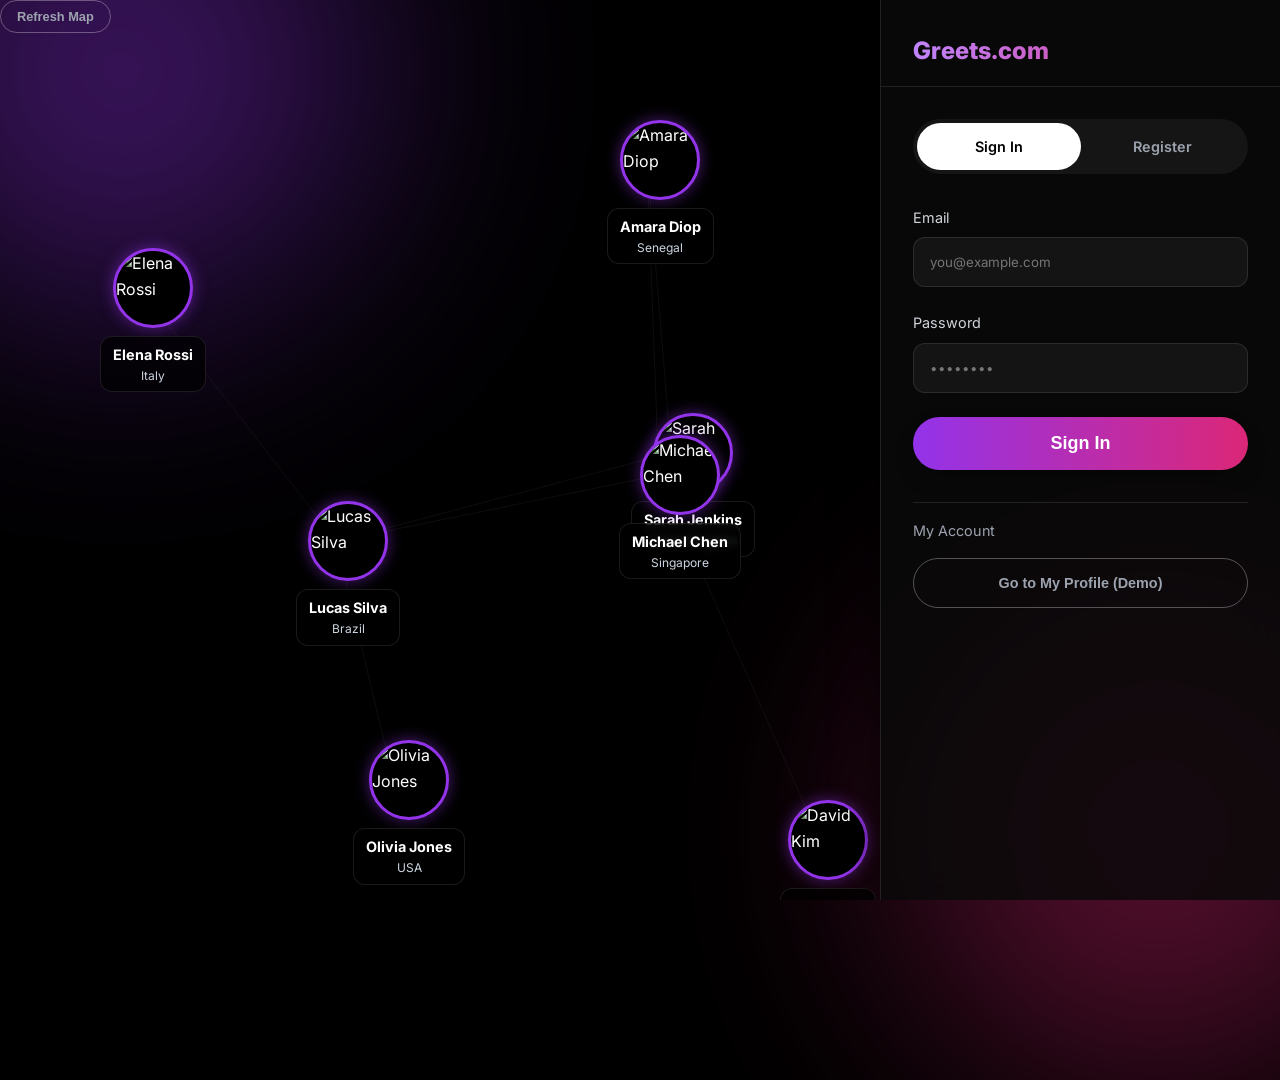
==== static_site/index.html @ 4301d511 "Add Greets.com static prototype Interactive map landing page with a sidebar for auth and profiles, p" ====
<!DOCTYPE html>
<html lang="en">

<head>
    <meta charset="UTF-8">
    <meta name="viewport" content="width=device-width, initial-scale=1.0">
    <title>Greets.com - Interactive World</title>
    <!-- Google Fonts -->
    <link rel="preconnect" href="https://fonts.googleapis.com">
    <link rel="preconnect" href="https://fonts.gstatic.com" crossorigin>
    <link href="https://fonts.googleapis.com/css2?family=Inter:wght@400;600;700;800&display=swap" rel="stylesheet">
    <!-- Custom CSS -->
    <link rel="stylesheet" href="css/style.css">
</head>

<body>

    <!-- Background Elements -->
    <div class="blob blob-purple"></div>
    <div class="blob blob-pink"></div>

    <div class="app-container">
        <!-- LEFT: Interactive Map Area -->
        <div class="map-view" id="mapView">
            <canvas id="connections-canvas"></canvas>
            <!-- Nodes will be injected here by JS -->
            <div id="nodes-container"></div>

            <!-- Map Controls (Optional) -->
            <div class="absolute bottom-4 left-4 flex gap-4">
                <button class="btn btn-secondary" style="padding: 0.5rem 1rem; font-size: 0.8rem;" id="refreshMapBtn">
                    Refresh Map
                </button>
            </div>
        </div>

        <!-- RIGHT: Sidebar Panel -->
        <div class="sidebar" id="sidebar">
            <div class="sidebar-header">
                <h2 class="text-gradient" style="font-size: 1.5rem;">Greets.com</h2>
            </div>

            <div class="sidebar-content" id="sidebarContent">
                <!-- Content injected by JS -->
            </div>
        </div>
    </div>

    <script src="js/main.js"></script>
</body>

</html>
---- static_site/css/style.css ----
:root {
    --primary-color: #9333ea;
    /* Purple 600 */
    --secondary-color: #db2777;
    /* Pink 600 */
    --bg-color: #000000;
    --text-color: #ffffff;
    --glass-bg: rgba(255, 255, 255, 0.05);
    --glass-border: rgba(255, 255, 255, 0.1);
    --font-main: 'Inter', sans-serif;
}

* {
    margin: 0;
    padding: 0;
    box-sizing: border-box;
}

body {
    background-color: var(--bg-color);
    color: var(--text-color);
    font-family: var(--font-main);
    line-height: 1.6;
    overflow-x: hidden;
    min-height: 100vh;
}

/* Typography */
h1,
h2,
h3 {
    font-weight: 800;
}

.text-gradient {
    background: linear-gradient(to right, #c084fc, #db2777);
    -webkit-background-clip: text;
    -webkit-text-fill-color: transparent;
    background-clip: text;
}

/* Layout Utilities */
.container {
    max-width: 1200px;
    margin: 0 auto;
    padding: 0 20px;
}

.flex {
    display: flex;
}

.flex-col {
    flex-direction: column;
}

.items-center {
    align-items: center;
}

.justify-center {
    justify-content: center;
}

.justify-between {
    justify-content: space-between;
}

.gap-4 {
    gap: 1rem;
}

.gap-6 {
    gap: 1.5rem;
}

.text-center {
    text-align: center;
}

.w-full {
    width: 100%;
}

.h-screen {
    height: 100vh;
}

.relative {
    position: relative;
}

.absolute {
    position: absolute;
}

.z-10 {
    z-index: 10;
}

/* Background Blobs */
.blob {
    position: absolute;
    width: 500px;
    height: 500px;
    border-radius: 50%;
    filter: blur(128px);
    opacity: 0.4;
    animation: pulse 8s infinite;
    z-index: 0;
}

.blob-purple {
    background-color: var(--primary-color);
    top: -20%;
    left: -10%;
}

.blob-pink {
    background-color: var(--secondary-color);
    bottom: -20%;
    right: -10%;
    animation-delay: 4s;
}

/* Glassmorphism */
.glass-card {
    background: var(--glass-bg);
    backdrop-filter: blur(16px);
    -webkit-backdrop-filter: blur(16px);
    border: 1px solid var(--glass-border);
    border-radius: 24px;
    padding: 3rem;
    box-shadow: 0 4px 30px rgba(0, 0, 0, 0.1);
    transition: transform 0.5s ease, box-shadow 0.5s ease;
}

.glass-card:hover {
    transform: translateY(-5px);
    box-shadow: 0 0 20px rgba(219, 39, 119, 0.3);
}

/* Buttons */
.btn {
    padding: 1rem 2rem;
    border-radius: 9999px;
    font-weight: 700;
    font-size: 1.125rem;
    cursor: pointer;
    transition: all 0.3s ease;
    border: none;
    text-decoration: none;
    display: inline-block;
}

.btn-primary {
    background: linear-gradient(to right, var(--primary-color), var(--secondary-color));
    color: white;
    box-shadow: 0 10px 20px rgba(0, 0, 0, 0.2);
}

.btn-primary:hover {
    box-shadow: 0 0 20px rgba(219, 39, 119, 0.6);
    transform: translateY(-2px);
}

.btn-secondary {
    background: transparent;
    border: 1px solid rgba(255, 255, 255, 0.3);
    color: #9ca3af;
}

.btn-secondary:hover {
    background: rgba(255, 255, 255, 0.1);
    color: white;
}

/* Dashboard Specifics */
.header {
    padding: 2rem 0;
    margin-bottom: 2rem;
}

.nav-btn {
    background: rgba(255, 255, 255, 0.1);
    border: 1px solid rgba(255, 255, 255, 0.2);
    border-radius: 8px;
    color: #e5e7eb;
    cursor: pointer;
    font-size: 0.9rem;
    font-weight: 600;
    padding: 0.5rem 1rem;
    transition: all 0.3s;
    display: inline-flex;
    align-items: center;
    gap: 0.5rem;
}

.nav-btn:hover {
    background: rgba(255, 255, 255, 0.2);
    color: white;
    border-color: rgba(255, 255, 255, 0.4);
}

.pill-btn {
    background: var(--primary-color);
    color: white;
    border-radius: 9999px;
    padding: 0.5rem 1.5rem;
    font-weight: 600;
}

.tabs {
    border-bottom: 1px solid rgba(255, 255, 255, 0.1);
    margin-bottom: 2rem;
    display: flex;
    gap: 2rem;
}

.tab-btn {
    background: none;
    border: none;
    font-size: 1.25rem;
    font-weight: 700;
    padding-bottom: 0.5rem;
    color: #6b7280;
    cursor: pointer;
    border-bottom: 2px solid transparent;
    transition: all 0.3s;
}

.tab-btn.active.greetie {
    color: var(--secondary-color);
    border-color: var(--secondary-color);
}

.tab-btn.active.greeter {
    color: var(--primary-color);
    border-color: var(--primary-color);
}

.grid {
    display: grid;
    grid-template-columns: repeat(auto-fill, minmax(280px, 1fr));
    gap: 2rem;
}

.user-card {
    background: rgba(255, 255, 255, 0.03);
    border: 1px solid rgba(255, 255, 255, 0.05);
    border-radius: 16px;
    overflow: hidden;
    transition: all 0.3s ease;
}

.user-card:hover {
    transform: translateY(-8px) scale(1.02);
    box-shadow: 0 10px 30px rgba(147, 51, 234, 0.2);
    border-color: rgba(147, 51, 234, 0.3);
}

.card-img {
    height: 200px;
    background: #1f2937;
    position: relative;
}

.card-img img {
    width: 100%;
    height: 100%;
    object-fit: cover;
}

.card-content {
    padding: 1.5rem;
    background: linear-gradient(to bottom, #111, #000);
}

.card-btn {
    width: 100%;
    padding: 0.75rem;
    font-size: 0.9rem;
    margin-top: 1rem;
}

/* Animations */
@keyframes pulse {

    0%,
    100% {
        opacity: 0.4;
        transform: scale(1);
    }

    50% {
        opacity: 0.6;
        transform: scale(1.1);
    }
}

@media (max-width: 768px) {
    .text-6xl {
        font-size: 3rem;
    }

    .glass-card {
        padding: 1.5rem;
    }
}

/* =========================================
   New Split Layout (Map + Sidebar)
   ========================================= */

.app-container {
    display: flex;
    height: 100vh;
    width: 100vw;
    overflow: hidden;
    position: relative;
    z-index: 10;
}

/* --- Left Side: The Map --- */
.map-view {
    flex: 1;
    position: relative;
    overflow: hidden;
    cursor: grab;
}

.map-view:active {
    cursor: grabbing;
}

.map-node {
    position: absolute;
    display: flex;
    flex-direction: column;
    align-items: center;
    cursor: pointer;
    transition: transform 0.3s cubic-bezier(0.175, 0.885, 0.32, 1.27);
    z-index: 10;
}

.map-node:hover {
    transform: scale(1.1);
    z-index: 50;
}

.map-node img {
    width: 80px;
    height: 80px;
    border-radius: 50%;
    object-fit: cover;
    border: 3px solid var(--primary-color);
    box-shadow: 0 0 15px rgba(147, 51, 234, 0.5);
    background: #000;
}

.map-node .node-info {
    margin-top: 8px;
    background: rgba(0, 0, 0, 0.7);
    backdrop-filter: blur(4px);
    padding: 6px 12px;
    border-radius: 12px;
    text-align: center;
    border: 1px solid rgba(255, 255, 255, 0.1);
    transition: all 0.3s ease;
}

.map-node .node-name {
    font-weight: 700;
    font-size: 0.9rem;
    color: white;
    display: block;
}

.map-node .node-country {
    font-size: 0.75rem;
    color: #cbd5e1;
    display: block;
}

/* Connection Lines (Canvas) */
#connections-canvas {
    position: absolute;
    top: 0;
    left: 0;
    width: 100%;
    height: 100%;
    pointer-events: none;
    z-index: 1;
}

/* --- Right Side: Sidebar --- */
.sidebar {
    width: 400px;
    min-width: 320px;
    background: rgba(10, 10, 10, 0.85);
    backdrop-filter: blur(20px);
    -webkit-backdrop-filter: blur(20px);
    border-left: 1px solid var(--glass-border);
    display: flex;
    flex-direction: column;
    z-index: 100;
    transition: transform 0.3s ease;
    box-shadow: -10px 0 30px rgba(0, 0, 0, 0.5);
}

.sidebar-header {
    padding: 2rem 2rem 1rem;
    border-bottom: 1px solid var(--glass-border);
}

.sidebar-content {
    flex: 1;
    overflow-y: auto;
    padding: 2rem;
}

/* Forms */
.form-group {
    margin-bottom: 1.5rem;
}

.form-label {
    display: block;
    margin-bottom: 0.5rem;
    color: #d1d5db;
    font-size: 0.9rem;
}

.form-input {
    width: 100%;
    padding: 1rem;
    background: rgba(255, 255, 255, 0.05);
    border: 1px solid rgba(255, 255, 255, 0.1);
    border-radius: 12px;
    color: white;
    font-family: var(--font-main);
    transition: all 0.3s;
}

.form-input:focus {
    outline: none;
    border-color: var(--primary-color);
    background: rgba(255, 255, 255, 0.1);
}

.auth-tabs {
    display: flex;
    background: rgba(255, 255, 255, 0.05);
    padding: 4px;
    border-radius: 99px;
    margin-bottom: 2rem;
}

.auth-tab {
    flex: 1;
    text-align: center;
    padding: 0.75rem;
    border-radius: 99px;
    font-size: 0.9rem;
    font-weight: 600;
    cursor: pointer;
    transition: all 0.3s;
    color: #9ca3af;
}

.auth-tab.active {
    background: var(--text-color);
    color: var(--bg-color);
}

/* Profile View in Sidebar */
.profile-cover {
    height: 150px;
    background: linear-gradient(to bottom right, var(--primary-color), var(--secondary-color));
    margin: 1rem -2rem 2rem -2rem;
    position: relative;
    display: flex;
    align-items: flex-end;
    justify-content: center;
}

.profile-avatar-large {
    width: 100px;
    height: 100px;
    border-radius: 50%;
    border: 4px solid #000;
    margin-bottom: -50px;
    background: #333;
    object-fit: cover;
}

.profile-stats {
    display: flex;
    justify-content: space-around;
    margin: 3rem 0 2rem;
    text-align: center;
}

.stat-value {
    font-size: 1.5rem;
    font-weight: 800;
    display: block;
}

.stat-label {
    font-size: 0.8rem;
    color: #9ca3af;
    text-transform: uppercase;
    letter-spacing: 1px;
}
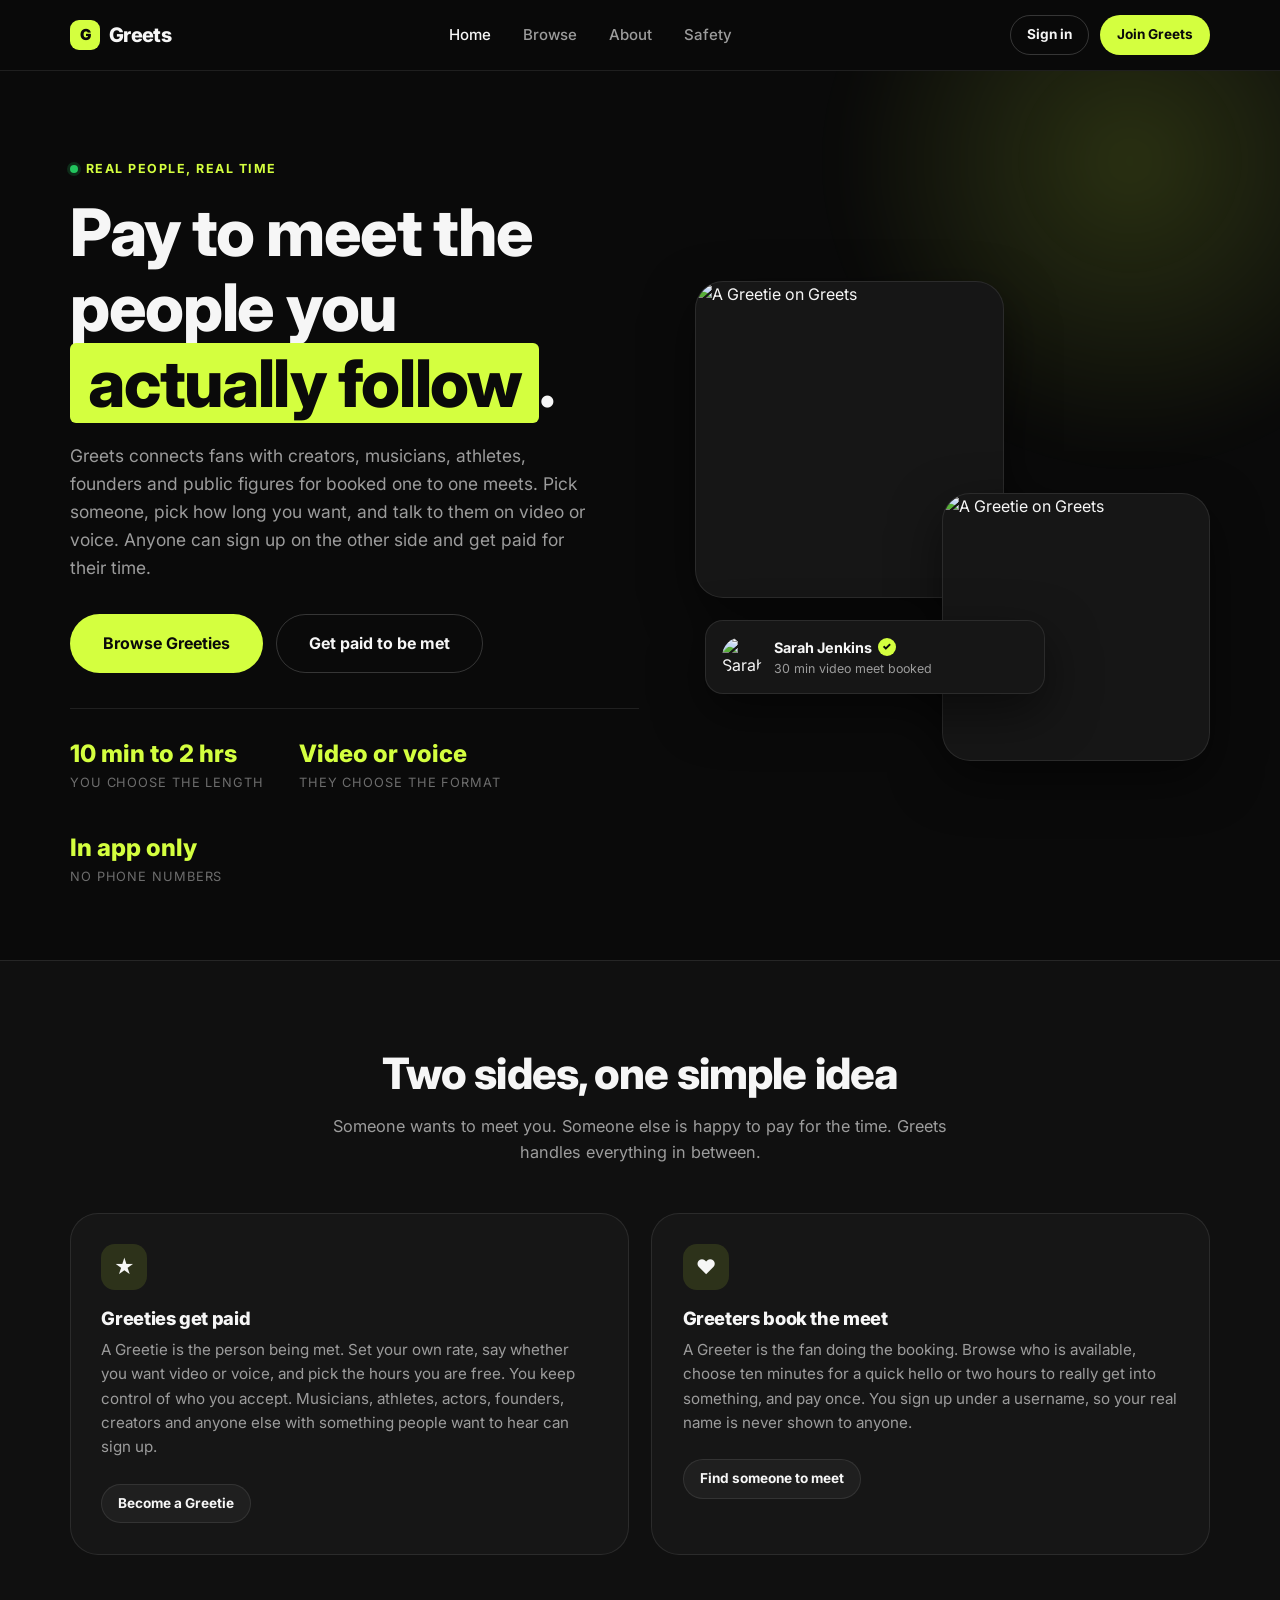
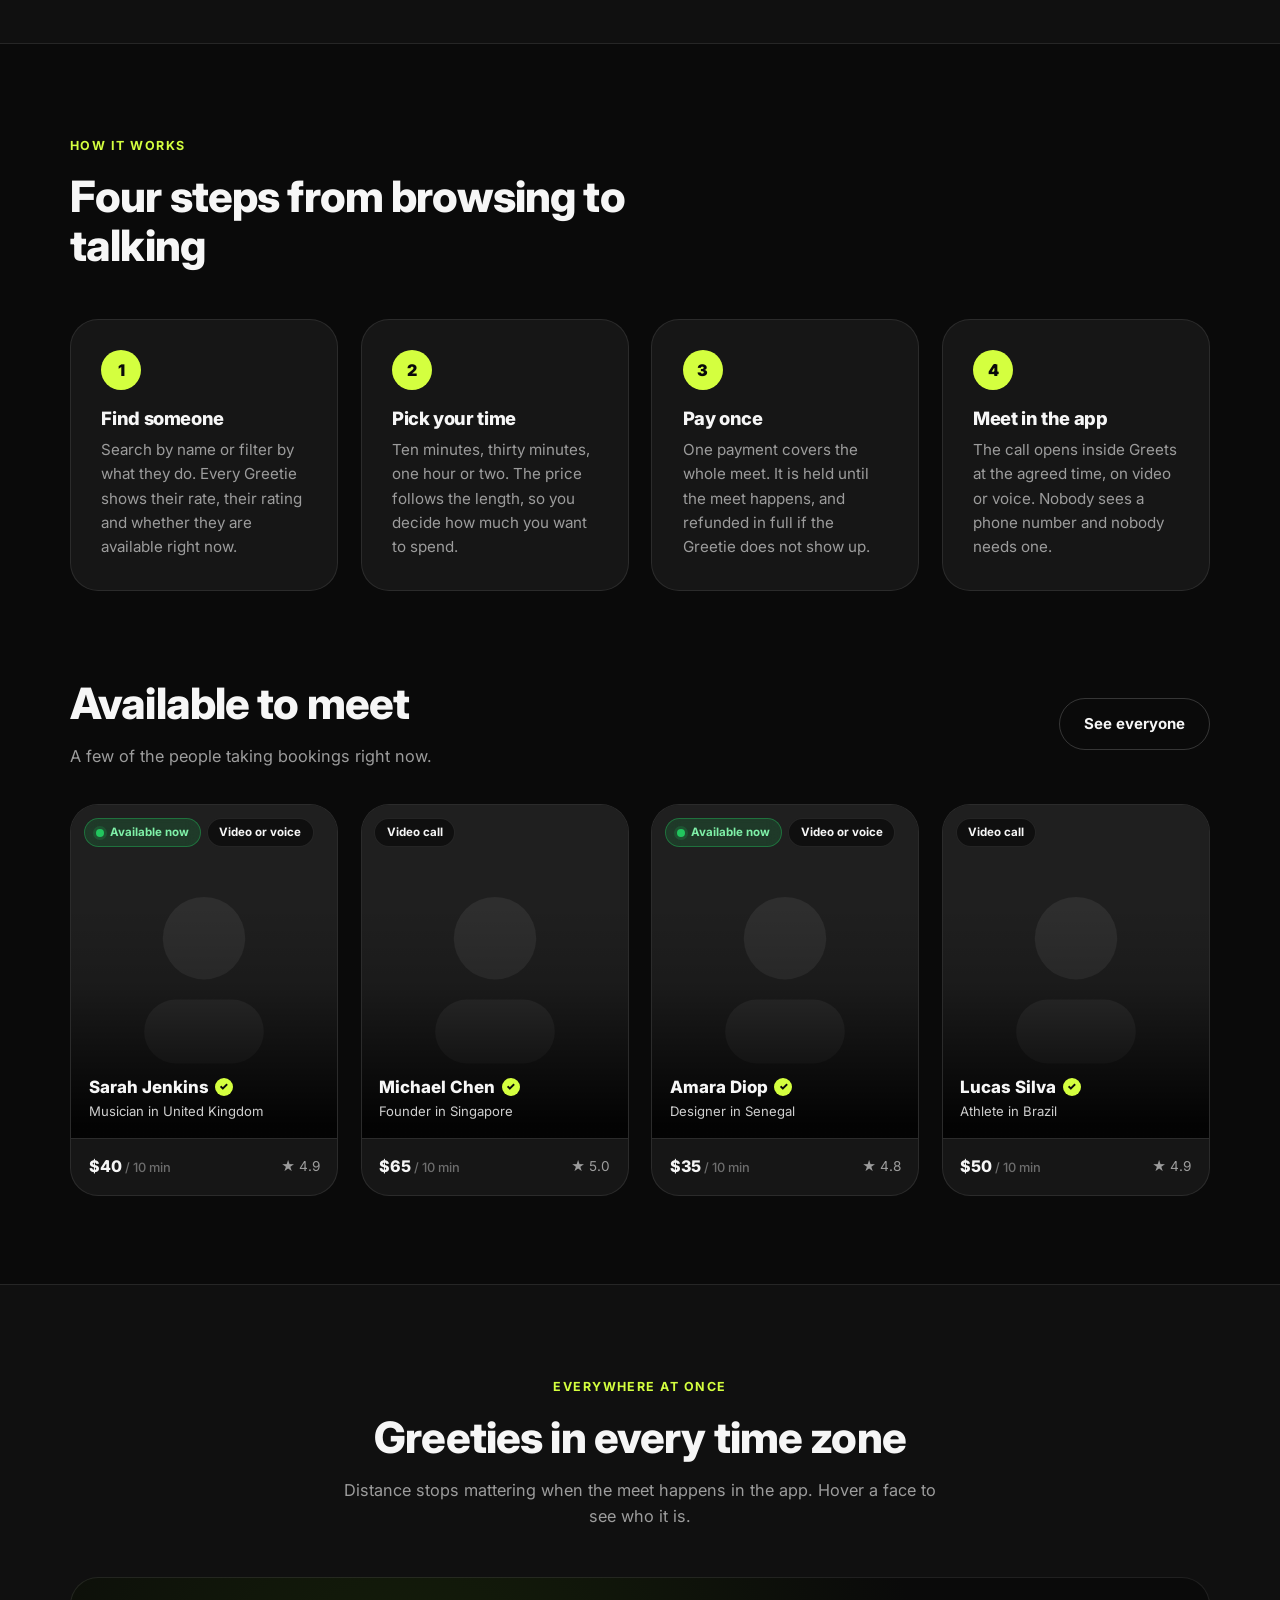
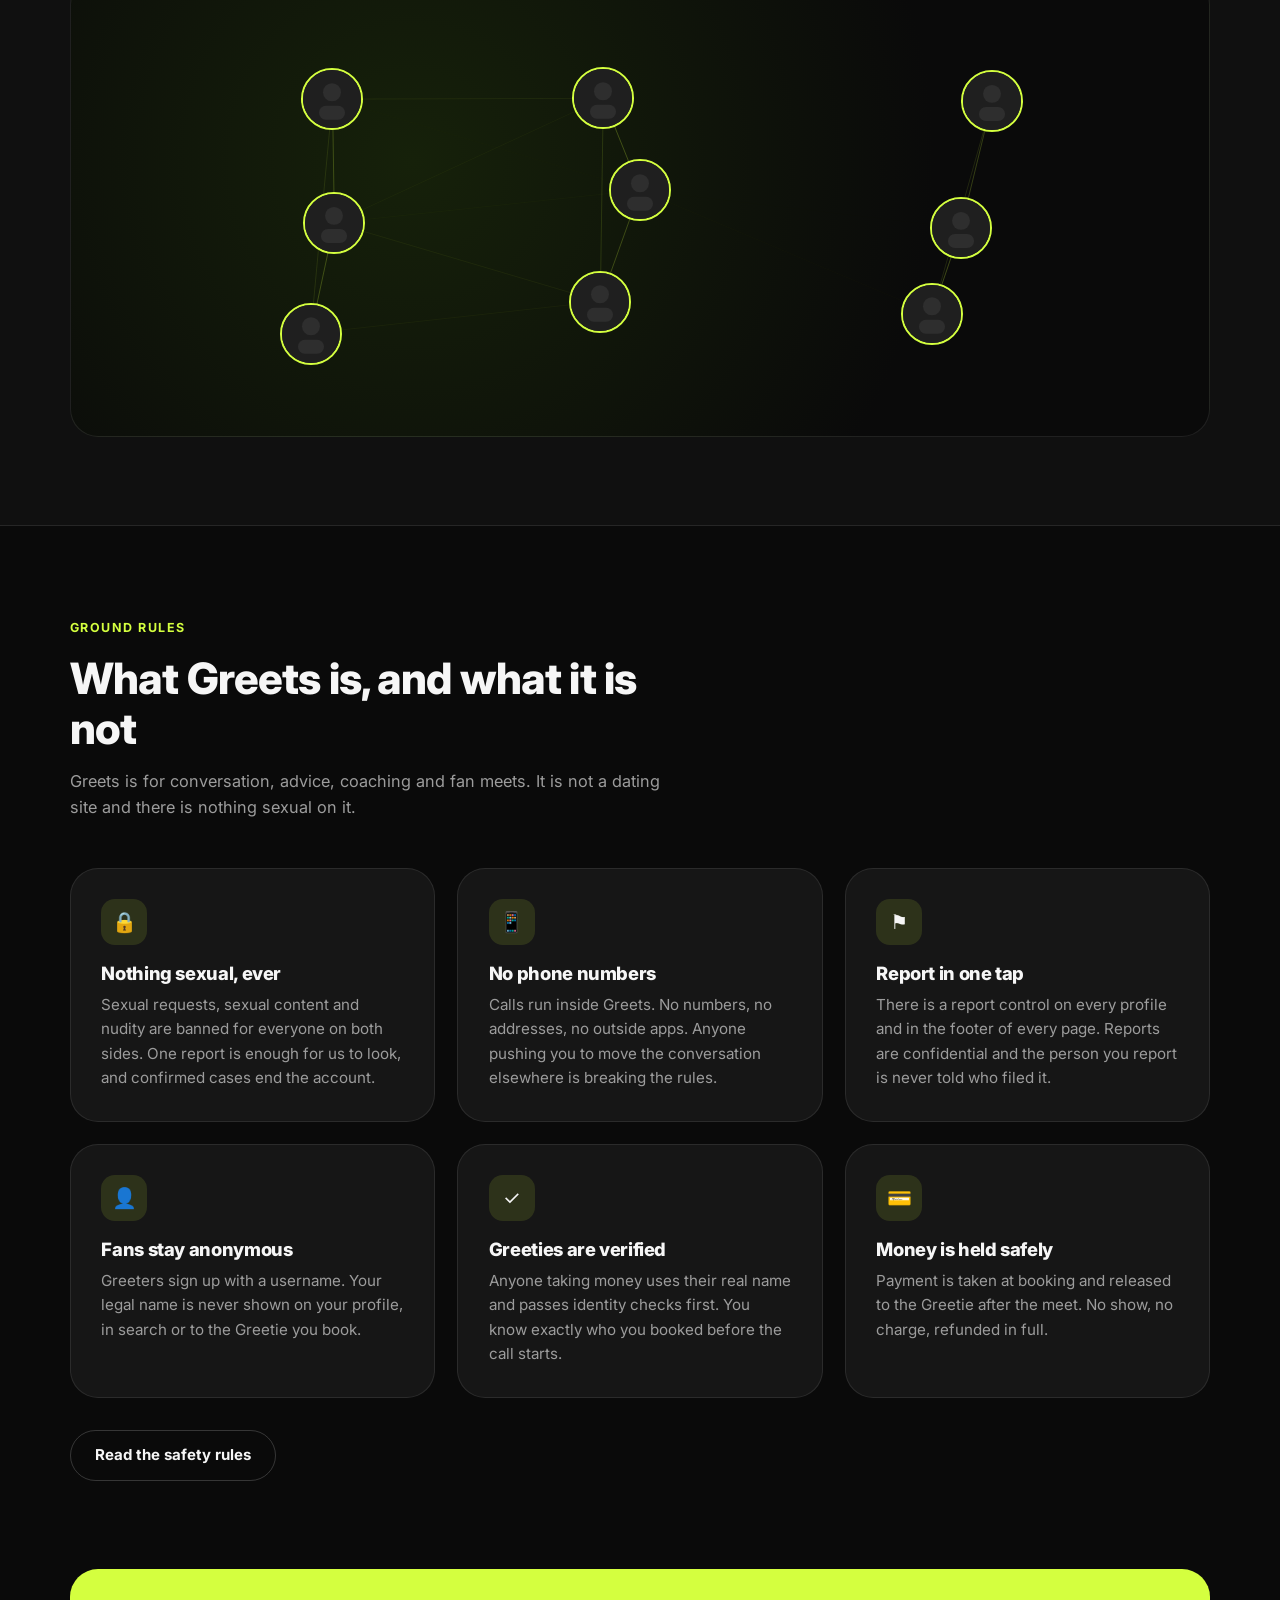
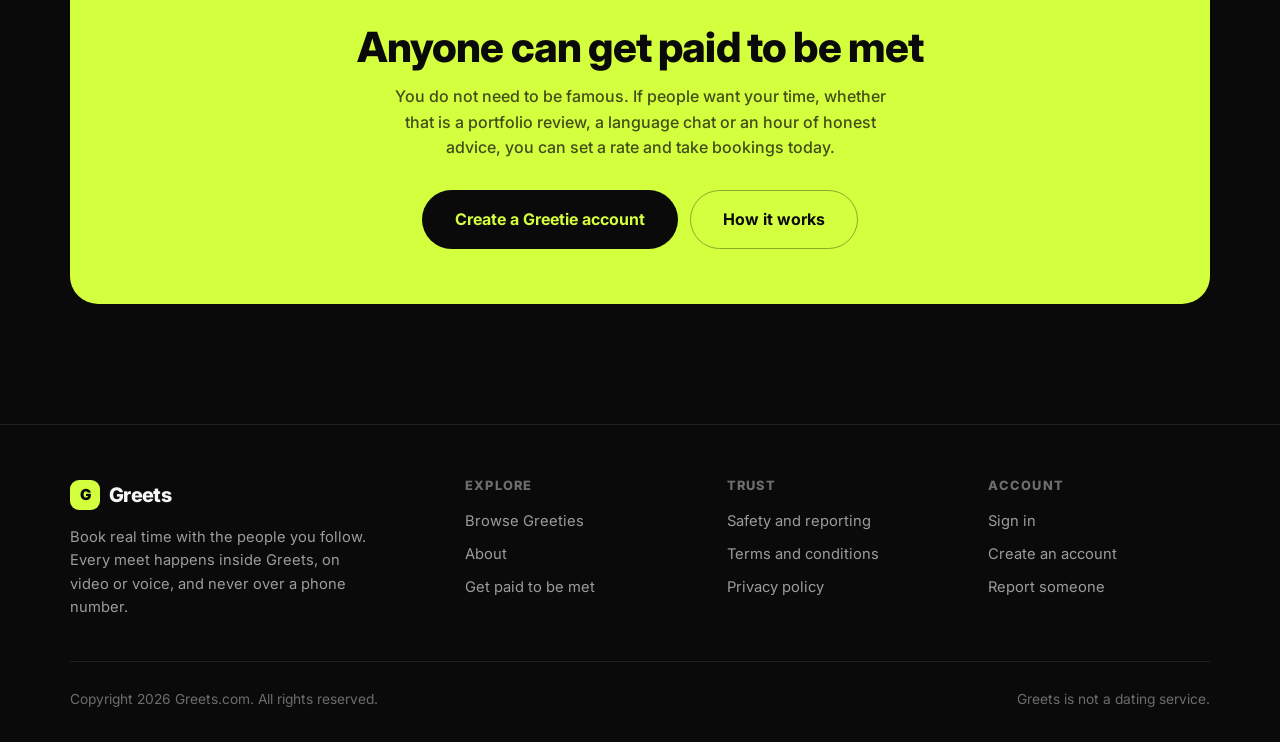
==== commit a52ee079: "Rebuild Greets as a paid meet platform Reframe the site around fans booking and paying for time with" ====
--- a/static_site/index.html
+++ b/static_site/index.html
@@ -4,49 +4,230 @@
 <head>
     <meta charset="UTF-8">
     <meta name="viewport" content="width=device-width, initial-scale=1.0">
-    <title>Greets.com - Interactive World</title>
-    <!-- Google Fonts -->
+    <title>Greets.com - Pay to meet the people you follow</title>
+    <meta name="description" content="Greets lets fans book paid video or voice meets with creators, musicians, athletes, founders and public figures. Anyone can sign up to be met and get paid for their time.">
     <link rel="preconnect" href="https://fonts.googleapis.com">
     <link rel="preconnect" href="https://fonts.gstatic.com" crossorigin>
-    <link href="https://fonts.googleapis.com/css2?family=Inter:wght@400;600;700;800&display=swap" rel="stylesheet">
-    <!-- Custom CSS -->
+    <link href="https://fonts.googleapis.com/css2?family=Inter:wght@400;500;600;700;800;900&display=swap" rel="stylesheet">
     <link rel="stylesheet" href="css/style.css">
 </head>
 
 <body>
-
-    <!-- Background Elements -->
-    <div class="blob blob-purple"></div>
-    <div class="blob blob-pink"></div>
-
-    <div class="app-container">
-        <!-- LEFT: Interactive Map Area -->
-        <div class="map-view" id="mapView">
-            <canvas id="connections-canvas"></canvas>
-            <!-- Nodes will be injected here by JS -->
-            <div id="nodes-container"></div>
-
-            <!-- Map Controls (Optional) -->
-            <div class="absolute bottom-4 left-4 flex gap-4">
-                <button class="btn btn-secondary" style="padding: 0.5rem 1rem; font-size: 0.8rem;" id="refreshMapBtn">
-                    Refresh Map
-                </button>
-            </div>
-        </div>
-
-        <!-- RIGHT: Sidebar Panel -->
-        <div class="sidebar" id="sidebar">
-            <div class="sidebar-header">
-                <h2 class="text-gradient" style="font-size: 1.5rem;">Greets.com</h2>
-            </div>
-
-            <div class="sidebar-content" id="sidebarContent">
-                <!-- Content injected by JS -->
-            </div>
-        </div>
-    </div>
-
-    <script src="js/main.js"></script>
+    <nav id="nav"></nav>
+
+    <!-- ============ HERO ============ -->
+    <header class="hero">
+        <div class="hero-glow"></div>
+        <div class="container hero-grid">
+            <div class="rise">
+                <span class="eyebrow"><span class="dot-live"></span> Real people, real time</span>
+                <h1>Pay to meet the people you <span class="mark">actually follow</span>.</h1>
+                <p class="hero-sub">
+                    Greets connects fans with creators, musicians, athletes, founders and public figures for
+                    booked one to one meets. Pick someone, pick how long you want, and talk to them on video
+                    or voice. Anyone can sign up on the other side and get paid for their time.
+                </p>
+                <div class="hero-cta">
+                    <a href="dashboard.html" class="btn btn-primary btn-lg">Browse Greeties</a>
+                    <a href="auth.html#join" class="btn btn-ghost btn-lg">Get paid to be met</a>
+                </div>
+                <div class="hero-trust">
+                    <div>
+                        <div class="trust-num">10 min to 2 hrs</div>
+                        <div class="trust-label">You choose the length</div>
+                    </div>
+                    <div>
+                        <div class="trust-num">Video or voice</div>
+                        <div class="trust-label">They choose the format</div>
+                    </div>
+                    <div>
+                        <div class="trust-num">In app only</div>
+                        <div class="trust-label">No phone numbers</div>
+                    </div>
+                </div>
+            </div>
+
+            <div class="collage rise">
+                <div class="collage-card collage-a">
+                    <img src="https://i.pravatar.cc/600?img=5" alt="A Greetie on Greets" onerror="this.src=FALLBACK_IMG">
+                </div>
+                <div class="collage-card collage-b">
+                    <img src="https://i.pravatar.cc/600?img=11" alt="A Greetie on Greets" onerror="this.src=FALLBACK_IMG">
+                </div>
+                <div class="collage-card collage-c">
+                    <img src="https://i.pravatar.cc/600?img=1" alt="Sarah Jenkins" onerror="this.src=FALLBACK_IMG">
+                    <div>
+                        <div style="font-weight:700;font-size:.9rem;display:flex;align-items:center;gap:.35rem;">
+                            Sarah Jenkins <span class="verified">&check;</span>
+                        </div>
+                        <div style="font-size:.78rem;color:var(--muted);">30 min video meet booked</div>
+                    </div>
+                </div>
+            </div>
+        </div>
+    </header>
+
+    <!-- ============ WHAT IT IS ============ -->
+    <section class="section" style="background:var(--bg-soft);border-block:1px solid var(--border);">
+        <div class="container">
+            <div class="sec-head center">
+                <h2>Two sides, one simple idea</h2>
+                <p>Someone wants to meet you. Someone else is happy to pay for the time. Greets handles everything in between.</p>
+            </div>
+            <div class="grid grid-2">
+                <div class="card">
+                    <div class="card-icon">&#9733;</div>
+                    <h3>Greeties get paid</h3>
+                    <p>
+                        A Greetie is the person being met. Set your own rate, say whether you want video or voice,
+                        and pick the hours you are free. You keep control of who you accept. Musicians, athletes,
+                        actors, founders, creators and anyone else with something people want to hear can sign up.
+                    </p>
+                    <a href="auth.html#join" class="btn btn-solid btn-sm mt-6">Become a Greetie</a>
+                </div>
+                <div class="card">
+                    <div class="card-icon">&#10084;</div>
+                    <h3>Greeters book the meet</h3>
+                    <p>
+                        A Greeter is the fan doing the booking. Browse who is available, choose ten minutes for a
+                        quick hello or two hours to really get into something, and pay once. You sign up under a
+                        username, so your real name is never shown to anyone.
+                    </p>
+                    <a href="dashboard.html" class="btn btn-solid btn-sm mt-6">Find someone to meet</a>
+                </div>
+            </div>
+        </div>
+    </section>
+
+    <!-- ============ HOW IT WORKS ============ -->
+    <section class="section">
+        <div class="container">
+            <div class="sec-head">
+                <span class="eyebrow">How it works</span>
+                <h2>Four steps from browsing to talking</h2>
+            </div>
+            <div class="grid grid-4">
+                <div class="card">
+                    <div class="step-num">1</div>
+                    <h3>Find someone</h3>
+                    <p>Search by name or filter by what they do. Every Greetie shows their rate, their rating and whether they are available right now.</p>
+                </div>
+                <div class="card">
+                    <div class="step-num">2</div>
+                    <h3>Pick your time</h3>
+                    <p>Ten minutes, thirty minutes, one hour or two. The price follows the length, so you decide how much you want to spend.</p>
+                </div>
+                <div class="card">
+                    <div class="step-num">3</div>
+                    <h3>Pay once</h3>
+                    <p>One payment covers the whole meet. It is held until the meet happens, and refunded in full if the Greetie does not show up.</p>
+                </div>
+                <div class="card">
+                    <div class="step-num">4</div>
+                    <h3>Meet in the app</h3>
+                    <p>The call opens inside Greets at the agreed time, on video or voice. Nobody sees a phone number and nobody needs one.</p>
+                </div>
+            </div>
+        </div>
+    </section>
+
+    <!-- ============ FEATURED ============ -->
+    <section class="section" style="padding-top:0;">
+        <div class="container">
+            <div class="row justify-between wrap gap-4" style="justify-content:space-between;margin-bottom:2.2rem;">
+                <div class="sec-head" style="margin-bottom:0;">
+                    <h2>Available to meet</h2>
+                    <p>A few of the people taking bookings right now.</p>
+                </div>
+                <a href="dashboard.html" class="btn btn-ghost">See everyone</a>
+            </div>
+            <div class="grid grid-4" id="featured"></div>
+        </div>
+    </section>
+
+    <!-- ============ MAP ============ -->
+    <section class="section" style="background:var(--bg-soft);border-block:1px solid var(--border);">
+        <div class="container">
+            <div class="sec-head center">
+                <span class="eyebrow">Everywhere at once</span>
+                <h2>Greeties in every time zone</h2>
+                <p>Distance stops mattering when the meet happens in the app. Hover a face to see who it is.</p>
+            </div>
+            <div class="map-wrap" id="mapView">
+                <canvas id="connections-canvas"></canvas>
+                <div id="nodes-container"></div>
+            </div>
+        </div>
+    </section>
+
+    <!-- ============ SAFETY ============ -->
+    <section class="section">
+        <div class="container">
+            <div class="sec-head">
+                <span class="eyebrow">Ground rules</span>
+                <h2>What Greets is, and what it is not</h2>
+                <p>Greets is for conversation, advice, coaching and fan meets. It is not a dating site and there is nothing sexual on it.</p>
+            </div>
+            <div class="grid grid-3">
+                <div class="card">
+                    <div class="card-icon">&#128274;</div>
+                    <h3>Nothing sexual, ever</h3>
+                    <p>Sexual requests, sexual content and nudity are banned for everyone on both sides. One report is enough for us to look, and confirmed cases end the account.</p>
+                </div>
+                <div class="card">
+                    <div class="card-icon">&#128241;</div>
+                    <h3>No phone numbers</h3>
+                    <p>Calls run inside Greets. No numbers, no addresses, no outside apps. Anyone pushing you to move the conversation elsewhere is breaking the rules.</p>
+                </div>
+                <div class="card">
+                    <div class="card-icon">&#9873;</div>
+                    <h3>Report in one tap</h3>
+                    <p>There is a report control on every profile and in the footer of every page. Reports are confidential and the person you report is never told who filed it.</p>
+                </div>
+                <div class="card">
+                    <div class="card-icon">&#128100;</div>
+                    <h3>Fans stay anonymous</h3>
+                    <p>Greeters sign up with a username. Your legal name is never shown on your profile, in search or to the Greetie you book.</p>
+                </div>
+                <div class="card">
+                    <div class="card-icon">&#10003;</div>
+                    <h3>Greeties are verified</h3>
+                    <p>Anyone taking money uses their real name and passes identity checks first. You know exactly who you booked before the call starts.</p>
+                </div>
+                <div class="card">
+                    <div class="card-icon">&#128179;</div>
+                    <h3>Money is held safely</h3>
+                    <p>Payment is taken at booking and released to the Greetie after the meet. No show, no charge, refunded in full.</p>
+                </div>
+            </div>
+            <div class="mt-8">
+                <a href="safety.html" class="btn btn-ghost">Read the safety rules</a>
+            </div>
+        </div>
+    </section>
+
+    <!-- ============ EARN ============ -->
+    <section class="section" style="padding-top:0;">
+        <div class="container">
+            <div class="band">
+                <h2>Anyone can get paid to be met</h2>
+                <p>
+                    You do not need to be famous. If people want your time, whether that is a portfolio review,
+                    a language chat or an hour of honest advice, you can set a rate and take bookings today.
+                </p>
+                <div class="row gap-3" style="justify-content:center;flex-wrap:wrap;">
+                    <a href="auth.html#join" class="btn btn-primary btn-lg">Create a Greetie account</a>
+                    <a href="about.html" class="btn btn-ghost btn-lg">How it works</a>
+                </div>
+            </div>
+        </div>
+    </section>
+
+    <footer id="footer"></footer>
+
+    <script src="js/data.js"></script>
+    <script src="js/app.js"></script>
+    <script src="js/home.js"></script>
 </body>
 
-</html>+</html>
--- a/static_site/css/style.css
+++ b/static_site/css/style.css
@@ -1,515 +1,399 @@
+/* ============================================================
+   Greets.com design system
+   Dark surface, lime accent, rounded cards, pill controls.
+   ============================================================ */
+
 :root {
-    --primary-color: #9333ea;
-    /* Purple 600 */
-    --secondary-color: #db2777;
-    /* Pink 600 */
-    --bg-color: #000000;
-    --text-color: #ffffff;
-    --glass-bg: rgba(255, 255, 255, 0.05);
-    --glass-border: rgba(255, 255, 255, 0.1);
-    --font-main: 'Inter', sans-serif;
-}
-
-* {
-    margin: 0;
-    padding: 0;
-    box-sizing: border-box;
-}
+    --lime: #d4ff3f;
+    --lime-600: #bdea22;
+    --lime-soft: rgba(212, 255, 63, 0.12);
+    --green: #22c55e;
+    --bg: #0a0a0a;
+    --bg-soft: #101010;
+    --surface: #161616;
+    --surface-2: #1f1f1f;
+    --border: rgba(255, 255, 255, 0.09);
+    --border-strong: rgba(255, 255, 255, 0.18);
+    --text: #f6f6f6;
+    --muted: #9c9c9c;
+    --muted-2: #6d6d6d;
+    --danger: #ff5f5f;
+    --radius-sm: 12px;
+    --radius: 18px;
+    --radius-lg: 28px;
+    --pill: 999px;
+    --font: "Inter", system-ui, -apple-system, "Segoe UI", Roboto, sans-serif;
+    --maxw: 1180px;
+    --shadow: 0 18px 50px rgba(0, 0, 0, 0.5);
+}
+
+* { margin: 0; padding: 0; box-sizing: border-box; }
+
+html { scroll-behavior: smooth; }
 
 body {
-    background-color: var(--bg-color);
-    color: var(--text-color);
-    font-family: var(--font-main);
+    background: var(--bg);
+    color: var(--text);
+    font-family: var(--font);
     line-height: 1.6;
+    -webkit-font-smoothing: antialiased;
     overflow-x: hidden;
-    min-height: 100vh;
-}
-
-/* Typography */
-h1,
-h2,
-h3 {
-    font-weight: 800;
-}
-
-.text-gradient {
-    background: linear-gradient(to right, #c084fc, #db2777);
-    -webkit-background-clip: text;
-    -webkit-text-fill-color: transparent;
-    background-clip: text;
-}
-
-/* Layout Utilities */
-.container {
-    max-width: 1200px;
-    margin: 0 auto;
-    padding: 0 20px;
-}
-
-.flex {
-    display: flex;
-}
-
-.flex-col {
-    flex-direction: column;
-}
-
-.items-center {
-    align-items: center;
-}
-
-.justify-center {
-    justify-content: center;
-}
-
-.justify-between {
-    justify-content: space-between;
-}
-
-.gap-4 {
-    gap: 1rem;
-}
-
-.gap-6 {
-    gap: 1.5rem;
-}
-
-.text-center {
-    text-align: center;
-}
-
-.w-full {
-    width: 100%;
-}
-
-.h-screen {
-    height: 100vh;
-}
-
-.relative {
-    position: relative;
-}
-
-.absolute {
-    position: absolute;
-}
-
-.z-10 {
-    z-index: 10;
-}
-
-/* Background Blobs */
-.blob {
-    position: absolute;
-    width: 500px;
-    height: 500px;
-    border-radius: 50%;
-    filter: blur(128px);
-    opacity: 0.4;
-    animation: pulse 8s infinite;
-    z-index: 0;
-}
-
-.blob-purple {
-    background-color: var(--primary-color);
-    top: -20%;
-    left: -10%;
-}
-
-.blob-pink {
-    background-color: var(--secondary-color);
-    bottom: -20%;
-    right: -10%;
-    animation-delay: 4s;
-}
-
-/* Glassmorphism */
-.glass-card {
-    background: var(--glass-bg);
+}
+
+img { max-width: 100%; display: block; }
+a { color: inherit; text-decoration: none; }
+button, input, select, textarea { font-family: inherit; font-size: inherit; color: inherit; }
+
+h1, h2, h3, h4 { font-weight: 800; line-height: 1.15; letter-spacing: -0.02em; }
+
+/* ---------- Layout ---------- */
+.container { width: 100%; max-width: var(--maxw); margin: 0 auto; padding: 0 20px; }
+.section { padding: 88px 0; }
+.section-sm { padding: 56px 0; }
+.center { text-align: center; }
+.muted { color: var(--muted); }
+.stack { display: flex; flex-direction: column; }
+.row { display: flex; align-items: center; }
+.wrap { flex-wrap: wrap; }
+.gap-2 { gap: .5rem; }
+.gap-3 { gap: .75rem; }
+.gap-4 { gap: 1rem; }
+.gap-6 { gap: 1.5rem; }
+.mt-2 { margin-top: .5rem; }
+.mt-4 { margin-top: 1rem; }
+.mt-6 { margin-top: 1.5rem; }
+.mt-8 { margin-top: 2rem; }
+.full { width: 100%; }
+
+/* ---------- Nav ---------- */
+.nav {
+    position: sticky; top: 0; z-index: 60;
+    background: rgba(10, 10, 10, 0.82);
     backdrop-filter: blur(16px);
-    -webkit-backdrop-filter: blur(16px);
-    border: 1px solid var(--glass-border);
-    border-radius: 24px;
-    padding: 3rem;
-    box-shadow: 0 4px 30px rgba(0, 0, 0, 0.1);
-    transition: transform 0.5s ease, box-shadow 0.5s ease;
-}
-
-.glass-card:hover {
-    transform: translateY(-5px);
-    box-shadow: 0 0 20px rgba(219, 39, 119, 0.3);
-}
-
-/* Buttons */
+    border-bottom: 1px solid var(--border);
+}
+.nav-inner { display: flex; align-items: center; justify-content: space-between; height: 70px; }
+.logo { display: flex; align-items: center; gap: .55rem; font-weight: 800; font-size: 1.25rem; letter-spacing: -0.03em; }
+.logo-mark {
+    width: 30px; height: 30px; border-radius: 9px;
+    background: var(--lime); color: #0a0a0a;
+    display: grid; place-items: center; font-size: .95rem; font-weight: 900;
+}
+.nav-links { display: flex; align-items: center; gap: 2rem; }
+.nav-links a { color: var(--muted); font-size: .94rem; font-weight: 500; transition: color .18s ease; }
+.nav-links a:hover, .nav-links a.active { color: var(--text); }
+.nav-actions { display: flex; align-items: center; gap: .7rem; }
+.nav-toggle { display: none; background: none; border: 0; cursor: pointer; padding: 8px; }
+.nav-toggle span { display: block; width: 22px; height: 2px; background: var(--text); border-radius: 2px; margin: 4px 0; transition: .2s; }
+
+/* ---------- Buttons ---------- */
 .btn {
-    padding: 1rem 2rem;
-    border-radius: 9999px;
-    font-weight: 700;
-    font-size: 1.125rem;
-    cursor: pointer;
-    transition: all 0.3s ease;
-    border: none;
-    text-decoration: none;
-    display: inline-block;
-}
-
-.btn-primary {
-    background: linear-gradient(to right, var(--primary-color), var(--secondary-color));
-    color: white;
-    box-shadow: 0 10px 20px rgba(0, 0, 0, 0.2);
-}
-
-.btn-primary:hover {
-    box-shadow: 0 0 20px rgba(219, 39, 119, 0.6);
-    transform: translateY(-2px);
-}
-
-.btn-secondary {
-    background: transparent;
-    border: 1px solid rgba(255, 255, 255, 0.3);
-    color: #9ca3af;
-}
-
-.btn-secondary:hover {
-    background: rgba(255, 255, 255, 0.1);
-    color: white;
-}
-
-/* Dashboard Specifics */
-.header {
-    padding: 2rem 0;
-    margin-bottom: 2rem;
-}
-
-.nav-btn {
-    background: rgba(255, 255, 255, 0.1);
-    border: 1px solid rgba(255, 255, 255, 0.2);
-    border-radius: 8px;
-    color: #e5e7eb;
-    cursor: pointer;
-    font-size: 0.9rem;
-    font-weight: 600;
-    padding: 0.5rem 1rem;
-    transition: all 0.3s;
-    display: inline-flex;
-    align-items: center;
-    gap: 0.5rem;
-}
-
-.nav-btn:hover {
-    background: rgba(255, 255, 255, 0.2);
-    color: white;
-    border-color: rgba(255, 255, 255, 0.4);
-}
-
-.pill-btn {
-    background: var(--primary-color);
-    color: white;
-    border-radius: 9999px;
-    padding: 0.5rem 1.5rem;
-    font-weight: 600;
-}
-
-.tabs {
-    border-bottom: 1px solid rgba(255, 255, 255, 0.1);
-    margin-bottom: 2rem;
-    display: flex;
-    gap: 2rem;
-}
-
-.tab-btn {
-    background: none;
-    border: none;
-    font-size: 1.25rem;
-    font-weight: 700;
-    padding-bottom: 0.5rem;
-    color: #6b7280;
-    cursor: pointer;
-    border-bottom: 2px solid transparent;
-    transition: all 0.3s;
-}
-
-.tab-btn.active.greetie {
-    color: var(--secondary-color);
-    border-color: var(--secondary-color);
-}
-
-.tab-btn.active.greeter {
-    color: var(--primary-color);
-    border-color: var(--primary-color);
-}
-
-.grid {
-    display: grid;
-    grid-template-columns: repeat(auto-fill, minmax(280px, 1fr));
-    gap: 2rem;
-}
-
-.user-card {
-    background: rgba(255, 255, 255, 0.03);
-    border: 1px solid rgba(255, 255, 255, 0.05);
-    border-radius: 16px;
-    overflow: hidden;
-    transition: all 0.3s ease;
-}
-
-.user-card:hover {
-    transform: translateY(-8px) scale(1.02);
-    box-shadow: 0 10px 30px rgba(147, 51, 234, 0.2);
-    border-color: rgba(147, 51, 234, 0.3);
-}
-
-.card-img {
-    height: 200px;
-    background: #1f2937;
-    position: relative;
-}
-
-.card-img img {
-    width: 100%;
-    height: 100%;
-    object-fit: cover;
-}
-
-.card-content {
-    padding: 1.5rem;
-    background: linear-gradient(to bottom, #111, #000);
-}
-
-.card-btn {
-    width: 100%;
-    padding: 0.75rem;
-    font-size: 0.9rem;
-    margin-top: 1rem;
-}
-
-/* Animations */
-@keyframes pulse {
-
-    0%,
-    100% {
-        opacity: 0.4;
-        transform: scale(1);
+    display: inline-flex; align-items: center; justify-content: center; gap: .5rem;
+    padding: .8rem 1.5rem; border-radius: var(--pill); border: 1px solid transparent;
+    font-weight: 700; font-size: .94rem; cursor: pointer;
+    transition: transform .16s ease, background .18s ease, border-color .18s ease, opacity .18s ease;
+    white-space: nowrap;
+}
+.btn:hover { transform: translateY(-2px); }
+.btn:active { transform: translateY(0); }
+.btn-primary { background: var(--lime); color: #0a0a0a; }
+.btn-primary:hover { background: var(--lime-600); }
+.btn-ghost { background: transparent; color: var(--text); border-color: var(--border-strong); }
+.btn-ghost:hover { border-color: var(--text); }
+.btn-solid { background: var(--surface-2); color: var(--text); border-color: var(--border); }
+.btn-solid:hover { background: #292929; }
+.btn-danger { background: transparent; color: var(--danger); border-color: rgba(255, 95, 95, .35); }
+.btn-danger:hover { background: rgba(255, 95, 95, .1); }
+.btn-lg { padding: 1rem 2rem; font-size: 1rem; }
+.btn-sm { padding: .5rem 1rem; font-size: .85rem; }
+.btn:disabled { opacity: .45; cursor: not-allowed; transform: none; }
+
+/* ---------- Bits ---------- */
+.chip {
+    display: inline-flex; align-items: center; gap: .4rem;
+    padding: .32rem .8rem; border-radius: var(--pill);
+    background: var(--surface-2); border: 1px solid var(--border);
+    font-size: .8rem; font-weight: 600; color: var(--muted);
+}
+.chip-lime { background: var(--lime-soft); border-color: rgba(212, 255, 63, .3); color: var(--lime); }
+.eyebrow {
+    display: inline-flex; align-items: center; gap: .5rem;
+    font-size: .78rem; font-weight: 700; letter-spacing: .12em; text-transform: uppercase;
+    color: var(--lime); margin-bottom: 1rem;
+}
+.mark { background: var(--lime); color: #0a0a0a; padding: 0 .28em; border-radius: 6px; box-decoration-break: clone; -webkit-box-decoration-break: clone; }
+.verified { display: inline-grid; place-items: center; width: 18px; height: 18px; border-radius: 50%; background: var(--lime); color: #0a0a0a; font-size: .65rem; font-weight: 900; flex: none; }
+.dot-live { width: 8px; height: 8px; border-radius: 50%; background: var(--green); flex: none; box-shadow: 0 0 0 3px rgba(34, 197, 94, .18); }
+
+/* ---------- Hero ---------- */
+.hero { position: relative; padding: 84px 0 72px; overflow: hidden; }
+.hero-glow {
+    position: absolute; width: 620px; height: 620px; border-radius: 50%;
+    background: radial-gradient(circle, rgba(212, 255, 63, .16), transparent 68%);
+    top: -220px; right: -160px; pointer-events: none; filter: blur(20px);
+}
+.hero-grid { display: grid; grid-template-columns: 1.05fr .95fr; gap: 3.5rem; align-items: center; position: relative; }
+.hero h1 { font-size: clamp(2.5rem, 5.4vw, 4.1rem); margin-bottom: 1.3rem; }
+.hero-sub { font-size: 1.09rem; color: var(--muted); max-width: 520px; margin-bottom: 2rem; }
+.hero-cta { display: flex; gap: .8rem; flex-wrap: wrap; margin-bottom: 2.2rem; }
+.hero-trust { display: flex; gap: 2.2rem; flex-wrap: wrap; padding-top: 1.6rem; border-top: 1px solid var(--border); }
+.trust-num { font-size: 1.5rem; font-weight: 800; color: var(--lime); }
+.trust-label { font-size: .8rem; color: var(--muted-2); text-transform: uppercase; letter-spacing: .07em; }
+
+/* Hero collage */
+.collage { position: relative; height: 480px; }
+.collage-card {
+    position: absolute; border-radius: var(--radius-lg); overflow: hidden;
+    border: 1px solid var(--border); box-shadow: var(--shadow); background: var(--surface);
+}
+.collage-card img { width: 100%; height: 100%; object-fit: cover; }
+.collage-a { width: 60%; height: 66%; top: 0; left: 0; }
+.collage-b { width: 52%; height: 56%; bottom: 0; right: 0; }
+.collage-c {
+    width: 66%; bottom: 14%; left: 2%; padding: .9rem 1rem; background: var(--surface);
+    border-radius: var(--radius); display: flex; align-items: center; gap: .75rem;
+}
+.collage-c img { width: 40px; height: 40px; border-radius: 50%; flex: none; }
+
+/* ---------- Section headings ---------- */
+.sec-head { max-width: 620px; margin-bottom: 3rem; }
+.sec-head.center { margin-left: auto; margin-right: auto; }
+.sec-head h2 { font-size: clamp(1.9rem, 3.6vw, 2.7rem); margin-bottom: .9rem; }
+.sec-head p { color: var(--muted); font-size: 1.02rem; }
+
+/* ---------- Cards ---------- */
+/* minmax(0, 1fr) stops long words and padded cards from forcing a track
+   wider than its share, which is what pushes the page sideways on phones. */
+.grid { display: grid; gap: 1.4rem; }
+.grid > * { min-width: 0; }
+.grid-2 { grid-template-columns: repeat(2, minmax(0, 1fr)); }
+.grid-3 { grid-template-columns: repeat(3, minmax(0, 1fr)); }
+.grid-4 { grid-template-columns: repeat(4, minmax(0, 1fr)); }
+
+.card {
+    background: var(--surface); border: 1px solid var(--border);
+    border-radius: var(--radius-lg); padding: 1.9rem;
+    transition: border-color .2s ease, transform .2s ease;
+}
+.card:hover { border-color: var(--border-strong); }
+.card-icon {
+    width: 46px; height: 46px; border-radius: 14px; background: var(--lime-soft);
+    display: grid; place-items: center; font-size: 1.25rem; margin-bottom: 1.1rem;
+}
+.card h3 { font-size: 1.15rem; margin-bottom: .55rem; }
+.card p { color: var(--muted); font-size: .95rem; }
+
+.step-num {
+    width: 40px; height: 40px; border-radius: 50%; background: var(--lime); color: #0a0a0a;
+    display: grid; place-items: center; font-weight: 900; margin-bottom: 1.1rem;
+}
+
+/* ---------- Greetie card ---------- */
+.g-card {
+    background: var(--surface); border: 1px solid var(--border);
+    border-radius: var(--radius-lg); overflow: hidden; cursor: pointer;
+    display: flex; flex-direction: column;
+    transition: transform .22s ease, border-color .22s ease;
+}
+.g-card:hover { transform: translateY(-6px); border-color: rgba(212, 255, 63, .4); }
+.g-media { position: relative; aspect-ratio: 4 / 5; overflow: hidden; background: var(--surface-2); }
+.g-media img { width: 100%; height: 100%; object-fit: cover; transition: transform .5s ease; }
+.g-card:hover .g-media img { transform: scale(1.05); }
+.g-shade { position: absolute; inset: 0; background: linear-gradient(to top, rgba(0,0,0,.9) 4%, rgba(0,0,0,.15) 46%, transparent 70%); }
+.g-badges { position: absolute; top: .8rem; left: .8rem; display: flex; gap: .4rem; flex-wrap: wrap; }
+.g-badge {
+    padding: .28rem .7rem; border-radius: var(--pill); font-size: .72rem; font-weight: 700;
+    background: rgba(10,10,10,.72); backdrop-filter: blur(8px); border: 1px solid var(--border);
+}
+.g-badge.live { background: rgba(34,197,94,.16); border-color: rgba(34,197,94,.4); color: #7ff0a8; display: flex; align-items: center; gap: .35rem; }
+.g-meta { position: absolute; left: 0; right: 0; bottom: 0; padding: 1rem 1.1rem; }
+.g-name { display: flex; align-items: center; gap: .4rem; font-weight: 800; font-size: 1.06rem; }
+.g-cat { font-size: .82rem; color: #cfcfcf; }
+.g-foot { padding: .95rem 1.1rem; display: flex; align-items: center; justify-content: space-between; gap: .5rem; border-top: 1px solid var(--border); }
+.g-price { font-weight: 800; font-size: 1rem; }
+.g-price span { font-weight: 500; font-size: .8rem; color: var(--muted-2); }
+.g-rate { display: flex; align-items: center; gap: .3rem; font-size: .85rem; color: var(--muted); }
+
+/* ---------- Filters ---------- */
+.toolbar { display: flex; align-items: center; gap: 1rem; flex-wrap: wrap; margin-bottom: 1.8rem; }
+.search {
+    flex: 1; min-width: 240px; display: flex; align-items: center; gap: .6rem;
+    background: var(--surface); border: 1px solid var(--border);
+    border-radius: var(--pill); padding: .7rem 1.15rem;
+}
+.search input { flex: 1; background: none; border: 0; outline: none; font-size: .94rem; }
+.search input::placeholder { color: var(--muted-2); }
+.filters { display: flex; gap: .5rem; flex-wrap: wrap; margin-bottom: 2.2rem; }
+.filter {
+    padding: .55rem 1.15rem; border-radius: var(--pill); cursor: pointer;
+    background: var(--surface); border: 1px solid var(--border);
+    font-size: .88rem; font-weight: 600; color: var(--muted); transition: .18s ease;
+}
+.filter:hover { color: var(--text); border-color: var(--border-strong); }
+.filter.active { background: var(--lime); border-color: var(--lime); color: #0a0a0a; }
+
+/* ---------- Forms ---------- */
+.field { margin-bottom: 1.05rem; }
+.label { display: block; font-size: .85rem; font-weight: 600; color: var(--muted); margin-bottom: .45rem; }
+.input {
+    width: 100%; background: var(--bg-soft); border: 1px solid var(--border);
+    border-radius: var(--radius-sm); padding: .82rem 1rem; outline: none;
+    transition: border-color .18s ease, background .18s ease;
+}
+.input::placeholder { color: var(--muted-2); }
+.input:focus { border-color: var(--lime); background: #141414; }
+select.input { appearance: none; cursor: pointer; }
+.hint { font-size: .8rem; color: var(--muted-2); margin-top: .4rem; }
+.error { color: var(--danger); font-size: .85rem; margin-top: .6rem; min-height: 1.2rem; }
+
+.check { display: flex; align-items: flex-start; gap: .65rem; font-size: .87rem; color: var(--muted); cursor: pointer; }
+.check input { width: 17px; height: 17px; margin-top: .2rem; accent-color: var(--lime); flex: none; cursor: pointer; }
+.check a { color: var(--lime); text-decoration: underline; }
+
+/* Segmented choice */
+.seg { display: grid; gap: .6rem; }
+.seg-2 { grid-template-columns: 1fr 1fr; }
+.opt {
+    position: relative; display: block; cursor: pointer;
+    background: var(--bg-soft); border: 1px solid var(--border);
+    border-radius: var(--radius); padding: .95rem 1.05rem; transition: .18s ease;
+}
+.opt:hover { border-color: var(--border-strong); }
+.opt input { position: absolute; opacity: 0; pointer-events: none; }
+.opt-title { font-weight: 700; font-size: .95rem; display: flex; align-items: center; justify-content: space-between; gap: .5rem; }
+.opt-desc { font-size: .82rem; color: var(--muted); margin-top: .2rem; }
+.opt.sel { border-color: var(--lime); background: var(--lime-soft); }
+.opt.sel .opt-title { color: var(--lime); }
+
+/* ---------- Auth ---------- */
+.auth-wrap { display: grid; grid-template-columns: 1fr 1fr; min-height: calc(100vh - 70px); }
+.auth-aside { padding: 4rem 3.5rem; background: var(--bg-soft); border-right: 1px solid var(--border); display: flex; flex-direction: column; justify-content: center; position: relative; overflow: hidden; }
+.auth-aside h2 { font-size: 2.2rem; margin-bottom: 1rem; position: relative; }
+.auth-aside p { color: var(--muted); max-width: 400px; position: relative; }
+.auth-points { list-style: none; margin-top: 2.4rem; display: grid; gap: 1.1rem; position: relative; }
+.auth-points li { display: flex; gap: .8rem; align-items: flex-start; font-size: .93rem; color: var(--muted); }
+.auth-points .tick { width: 22px; height: 22px; border-radius: 50%; background: var(--lime-soft); color: var(--lime); display: grid; place-items: center; font-size: .72rem; font-weight: 900; flex: none; margin-top: .15rem; }
+.auth-panel { padding: 3.2rem; display: flex; align-items: center; justify-content: center; }
+.auth-form { width: 100%; max-width: 420px; }
+.tabs { display: flex; gap: .35rem; background: var(--surface); border: 1px solid var(--border); border-radius: var(--pill); padding: .3rem; margin-bottom: 2rem; }
+.tab { flex: 1; padding: .62rem; border-radius: var(--pill); border: 0; background: none; cursor: pointer; font-weight: 700; font-size: .9rem; color: var(--muted); transition: .18s ease; }
+.tab.active { background: var(--lime); color: #0a0a0a; }
+
+/* ---------- Profile ---------- */
+.p-cover { height: 220px; border-radius: var(--radius-lg); overflow: hidden; position: relative; background: linear-gradient(120deg, #1b2a06, #0a0a0a 60%); }
+.p-cover img { width: 100%; height: 100%; object-fit: cover; opacity: .38; }
+.p-head { display: flex; align-items: flex-end; gap: 1.5rem; margin-top: -62px; padding: 0 1.5rem; position: relative; flex-wrap: wrap; }
+.p-avatar { width: 128px; height: 128px; border-radius: 32px; border: 4px solid var(--bg); object-fit: cover; flex: none; background: var(--surface-2); }
+.p-id { flex: 1; min-width: 220px; padding-bottom: .4rem; }
+.p-id h1 { font-size: 1.9rem; display: flex; align-items: center; gap: .5rem; flex-wrap: wrap; }
+.p-layout { display: grid; grid-template-columns: 1fr 380px; gap: 2rem; margin-top: 2.5rem; align-items: start; }
+.panel { background: var(--surface); border: 1px solid var(--border); border-radius: var(--radius-lg); padding: 1.7rem; }
+.panel + .panel { margin-top: 1.4rem; }
+.panel h3 { font-size: 1.05rem; margin-bottom: 1rem; }
+.book { position: sticky; top: 90px; }
+.price-row { display: flex; align-items: baseline; justify-content: space-between; padding-top: 1.1rem; margin-top: 1.1rem; border-top: 1px solid var(--border); }
+.price-total { font-size: 1.75rem; font-weight: 800; color: var(--lime); }
+.stats { display: flex; gap: 2rem; flex-wrap: wrap; }
+.stat-v { font-size: 1.3rem; font-weight: 800; }
+.stat-l { font-size: .78rem; color: var(--muted-2); text-transform: uppercase; letter-spacing: .07em; }
+.tags { display: flex; gap: .45rem; flex-wrap: wrap; }
+
+/* ---------- Notice ---------- */
+.notice {
+    display: flex; gap: .8rem; align-items: flex-start;
+    background: var(--lime-soft); border: 1px solid rgba(212, 255, 63, .28);
+    border-radius: var(--radius); padding: 1rem 1.15rem; font-size: .88rem; color: #dff5a5;
+}
+.notice.warn { background: rgba(255, 95, 95, .08); border-color: rgba(255, 95, 95, .28); color: #ffc4c4; }
+
+/* ---------- Modal ---------- */
+.modal { position: fixed; inset: 0; z-index: 200; display: none; align-items: center; justify-content: center; padding: 1.5rem; }
+.modal.open { display: flex; }
+.modal-bg { position: absolute; inset: 0; background: rgba(0, 0, 0, .78); backdrop-filter: blur(6px); }
+.modal-box { position: relative; width: 100%; max-width: 460px; background: var(--surface); border: 1px solid var(--border-strong); border-radius: var(--radius-lg); padding: 1.9rem; max-height: 90vh; overflow-y: auto; }
+.modal-box h3 { font-size: 1.25rem; margin-bottom: .5rem; }
+
+/* ---------- Legal prose ---------- */
+.prose { max-width: 780px; }
+.prose h2 { font-size: 1.4rem; margin: 2.4rem 0 .8rem; }
+.prose h3 { font-size: 1.05rem; margin: 1.6rem 0 .5rem; }
+.prose p, .prose li { color: var(--muted); font-size: .96rem; }
+.prose p { margin-bottom: .9rem; }
+.prose ul { margin: 0 0 1rem 1.15rem; display: grid; gap: .45rem; }
+.prose strong { color: var(--text); }
+.toc { background: var(--surface); border: 1px solid var(--border); border-radius: var(--radius); padding: 1.3rem 1.5rem; margin-bottom: 2.5rem; }
+.toc a { color: var(--muted); font-size: .9rem; display: block; padding: .2rem 0; }
+.toc a:hover { color: var(--lime); }
+
+/* ---------- Map ---------- */
+.map-wrap { position: relative; height: 460px; border-radius: var(--radius-lg); overflow: hidden; border: 1px solid var(--border); background: radial-gradient(circle at 30% 40%, #16210a 0%, #0a0a0a 62%); }
+#connections-canvas { position: absolute; inset: 0; width: 100%; height: 100%; }
+.map-node { position: absolute; cursor: pointer; transform: translate(-50%, -50%); transition: transform .22s ease; }
+.map-node:hover { transform: translate(-50%, -50%) scale(1.12); z-index: 5; }
+.map-node img { width: 62px; height: 62px; border-radius: 50%; border: 2px solid var(--lime); object-fit: cover; background: var(--surface-2); }
+.node-info { position: absolute; top: 68px; left: 50%; transform: translateX(-50%); background: rgba(10,10,10,.92); border: 1px solid var(--border); border-radius: 10px; padding: .35rem .6rem; text-align: center; white-space: nowrap; opacity: 0; transition: opacity .2s ease; pointer-events: none; }
+.node-name { display: block; font-size: .78rem; font-weight: 700; }
+.node-cat { display: block; font-size: .68rem; color: var(--muted-2); }
+.map-node:hover .node-info { opacity: 1; }
+
+/* ---------- CTA band ---------- */
+.band { background: var(--lime); color: #0a0a0a; border-radius: var(--radius-lg); padding: 3.4rem 2.5rem; text-align: center; }
+.band h2 { font-size: clamp(1.8rem, 3.4vw, 2.6rem); margin-bottom: .8rem; }
+.band p { color: rgba(10, 10, 10, .72); max-width: 520px; margin: 0 auto 1.8rem; font-weight: 500; }
+.band .btn-primary { background: #0a0a0a; color: var(--lime); }
+.band .btn-primary:hover { background: #1c1c1c; }
+.band .btn-ghost { border-color: rgba(10, 10, 10, .35); color: #0a0a0a; }
+.band .btn-ghost:hover { border-color: #0a0a0a; }
+
+/* ---------- Footer ---------- */
+.footer { border-top: 1px solid var(--border); padding: 3.4rem 0 2rem; margin-top: 2rem; }
+.footer-grid { display: grid; grid-template-columns: 1.6fr 1fr 1fr 1fr; gap: 2.5rem; margin-bottom: 2.6rem; }
+.footer h4 { font-size: .8rem; text-transform: uppercase; letter-spacing: .1em; color: var(--muted-2); margin-bottom: 1rem; }
+.footer-links { display: grid; gap: .6rem; }
+.footer-links a { color: var(--muted); font-size: .92rem; }
+.footer-links a:hover { color: var(--lime); }
+.footer-note { color: var(--muted); font-size: .92rem; max-width: 300px; margin-top: .9rem; }
+.footer-base { border-top: 1px solid var(--border); padding-top: 1.6rem; display: flex; justify-content: space-between; gap: 1rem; flex-wrap: wrap; font-size: .86rem; color: var(--muted-2); }
+
+/* ---------- Animation ---------- */
+@keyframes rise { from { opacity: 0; transform: translateY(18px); } to { opacity: 1; transform: translateY(0); } }
+.rise { animation: rise .5s ease both; }
+
+/* ---------- Responsive ---------- */
+@media (max-width: 1000px) {
+    .hero-grid { grid-template-columns: 1fr; gap: 2.5rem; }
+    .collage { height: 400px; max-width: 480px; }
+    .p-layout { grid-template-columns: 1fr; }
+    .book { position: static; }
+    .grid-4 { grid-template-columns: repeat(3, 1fr); }
+    .auth-wrap { grid-template-columns: 1fr; }
+    .auth-aside { display: none; }
+}
+
+@media (max-width: 780px) {
+    .nav-links {
+        position: absolute; top: 70px; left: 0; right: 0;
+        background: var(--bg-soft); border-bottom: 1px solid var(--border);
+        flex-direction: column; align-items: stretch; gap: 0; padding: .5rem 20px 1.2rem;
+        display: none;
     }
-
-    50% {
-        opacity: 0.6;
-        transform: scale(1.1);
-    }
-}
-
-@media (max-width: 768px) {
-    .text-6xl {
-        font-size: 3rem;
-    }
-
-    .glass-card {
-        padding: 1.5rem;
-    }
-}
-
-/* =========================================
-   New Split Layout (Map + Sidebar)
-   ========================================= */
-
-.app-container {
-    display: flex;
-    height: 100vh;
-    width: 100vw;
-    overflow: hidden;
-    position: relative;
-    z-index: 10;
-}
-
-/* --- Left Side: The Map --- */
-.map-view {
-    flex: 1;
-    position: relative;
-    overflow: hidden;
-    cursor: grab;
-}
-
-.map-view:active {
-    cursor: grabbing;
-}
-
-.map-node {
-    position: absolute;
-    display: flex;
-    flex-direction: column;
-    align-items: center;
-    cursor: pointer;
-    transition: transform 0.3s cubic-bezier(0.175, 0.885, 0.32, 1.27);
-    z-index: 10;
-}
-
-.map-node:hover {
-    transform: scale(1.1);
-    z-index: 50;
-}
-
-.map-node img {
-    width: 80px;
-    height: 80px;
-    border-radius: 50%;
-    object-fit: cover;
-    border: 3px solid var(--primary-color);
-    box-shadow: 0 0 15px rgba(147, 51, 234, 0.5);
-    background: #000;
-}
-
-.map-node .node-info {
-    margin-top: 8px;
-    background: rgba(0, 0, 0, 0.7);
-    backdrop-filter: blur(4px);
-    padding: 6px 12px;
-    border-radius: 12px;
-    text-align: center;
-    border: 1px solid rgba(255, 255, 255, 0.1);
-    transition: all 0.3s ease;
-}
-
-.map-node .node-name {
-    font-weight: 700;
-    font-size: 0.9rem;
-    color: white;
-    display: block;
-}
-
-.map-node .node-country {
-    font-size: 0.75rem;
-    color: #cbd5e1;
-    display: block;
-}
-
-/* Connection Lines (Canvas) */
-#connections-canvas {
-    position: absolute;
-    top: 0;
-    left: 0;
-    width: 100%;
-    height: 100%;
-    pointer-events: none;
-    z-index: 1;
-}
-
-/* --- Right Side: Sidebar --- */
-.sidebar {
-    width: 400px;
-    min-width: 320px;
-    background: rgba(10, 10, 10, 0.85);
-    backdrop-filter: blur(20px);
-    -webkit-backdrop-filter: blur(20px);
-    border-left: 1px solid var(--glass-border);
-    display: flex;
-    flex-direction: column;
-    z-index: 100;
-    transition: transform 0.3s ease;
-    box-shadow: -10px 0 30px rgba(0, 0, 0, 0.5);
-}
-
-.sidebar-header {
-    padding: 2rem 2rem 1rem;
-    border-bottom: 1px solid var(--glass-border);
-}
-
-.sidebar-content {
-    flex: 1;
-    overflow-y: auto;
-    padding: 2rem;
-}
-
-/* Forms */
-.form-group {
-    margin-bottom: 1.5rem;
-}
-
-.form-label {
-    display: block;
-    margin-bottom: 0.5rem;
-    color: #d1d5db;
-    font-size: 0.9rem;
-}
-
-.form-input {
-    width: 100%;
-    padding: 1rem;
-    background: rgba(255, 255, 255, 0.05);
-    border: 1px solid rgba(255, 255, 255, 0.1);
-    border-radius: 12px;
-    color: white;
-    font-family: var(--font-main);
-    transition: all 0.3s;
-}
-
-.form-input:focus {
-    outline: none;
-    border-color: var(--primary-color);
-    background: rgba(255, 255, 255, 0.1);
-}
-
-.auth-tabs {
-    display: flex;
-    background: rgba(255, 255, 255, 0.05);
-    padding: 4px;
-    border-radius: 99px;
-    margin-bottom: 2rem;
-}
-
-.auth-tab {
-    flex: 1;
-    text-align: center;
-    padding: 0.75rem;
-    border-radius: 99px;
-    font-size: 0.9rem;
-    font-weight: 600;
-    cursor: pointer;
-    transition: all 0.3s;
-    color: #9ca3af;
-}
-
-.auth-tab.active {
-    background: var(--text-color);
-    color: var(--bg-color);
-}
-
-/* Profile View in Sidebar */
-.profile-cover {
-    height: 150px;
-    background: linear-gradient(to bottom right, var(--primary-color), var(--secondary-color));
-    margin: 1rem -2rem 2rem -2rem;
-    position: relative;
-    display: flex;
-    align-items: flex-end;
-    justify-content: center;
-}
-
-.profile-avatar-large {
-    width: 100px;
-    height: 100px;
-    border-radius: 50%;
-    border: 4px solid #000;
-    margin-bottom: -50px;
-    background: #333;
-    object-fit: cover;
-}
-
-.profile-stats {
-    display: flex;
-    justify-content: space-around;
-    margin: 3rem 0 2rem;
-    text-align: center;
-}
-
-.stat-value {
-    font-size: 1.5rem;
-    font-weight: 800;
-    display: block;
-}
-
-.stat-label {
-    font-size: 0.8rem;
-    color: #9ca3af;
-    text-transform: uppercase;
-    letter-spacing: 1px;
-}+    .nav-links.open { display: flex; }
+    .nav-links a { padding: .75rem 0; border-bottom: 1px solid var(--border); }
+    .nav-toggle { display: block; }
+    .nav-actions .btn-ghost { display: none; }
+    .section { padding: 60px 0; }
+    .grid-4, .grid-3, .grid-2 { grid-template-columns: repeat(2, minmax(0, 1fr)); }
+    .footer-grid { grid-template-columns: 1fr 1fr; gap: 2rem; }
+    .hero-trust { gap: 1.5rem; }
+    .auth-panel { padding: 2.2rem 1.2rem; }
+    .p-layout { margin-top: 1.8rem; }
+    .band { padding: 2.4rem 1.4rem; }
+}
+
+@media (max-width: 520px) {
+    .grid-4, .grid-3, .grid-2 { grid-template-columns: 1fr; }
+    .collage { height: 340px; }
+    .p-avatar { width: 96px; height: 96px; border-radius: 24px; }
+    .p-head { margin-top: -48px; padding: 0; }
+    .seg-2 { grid-template-columns: 1fr; }
+}
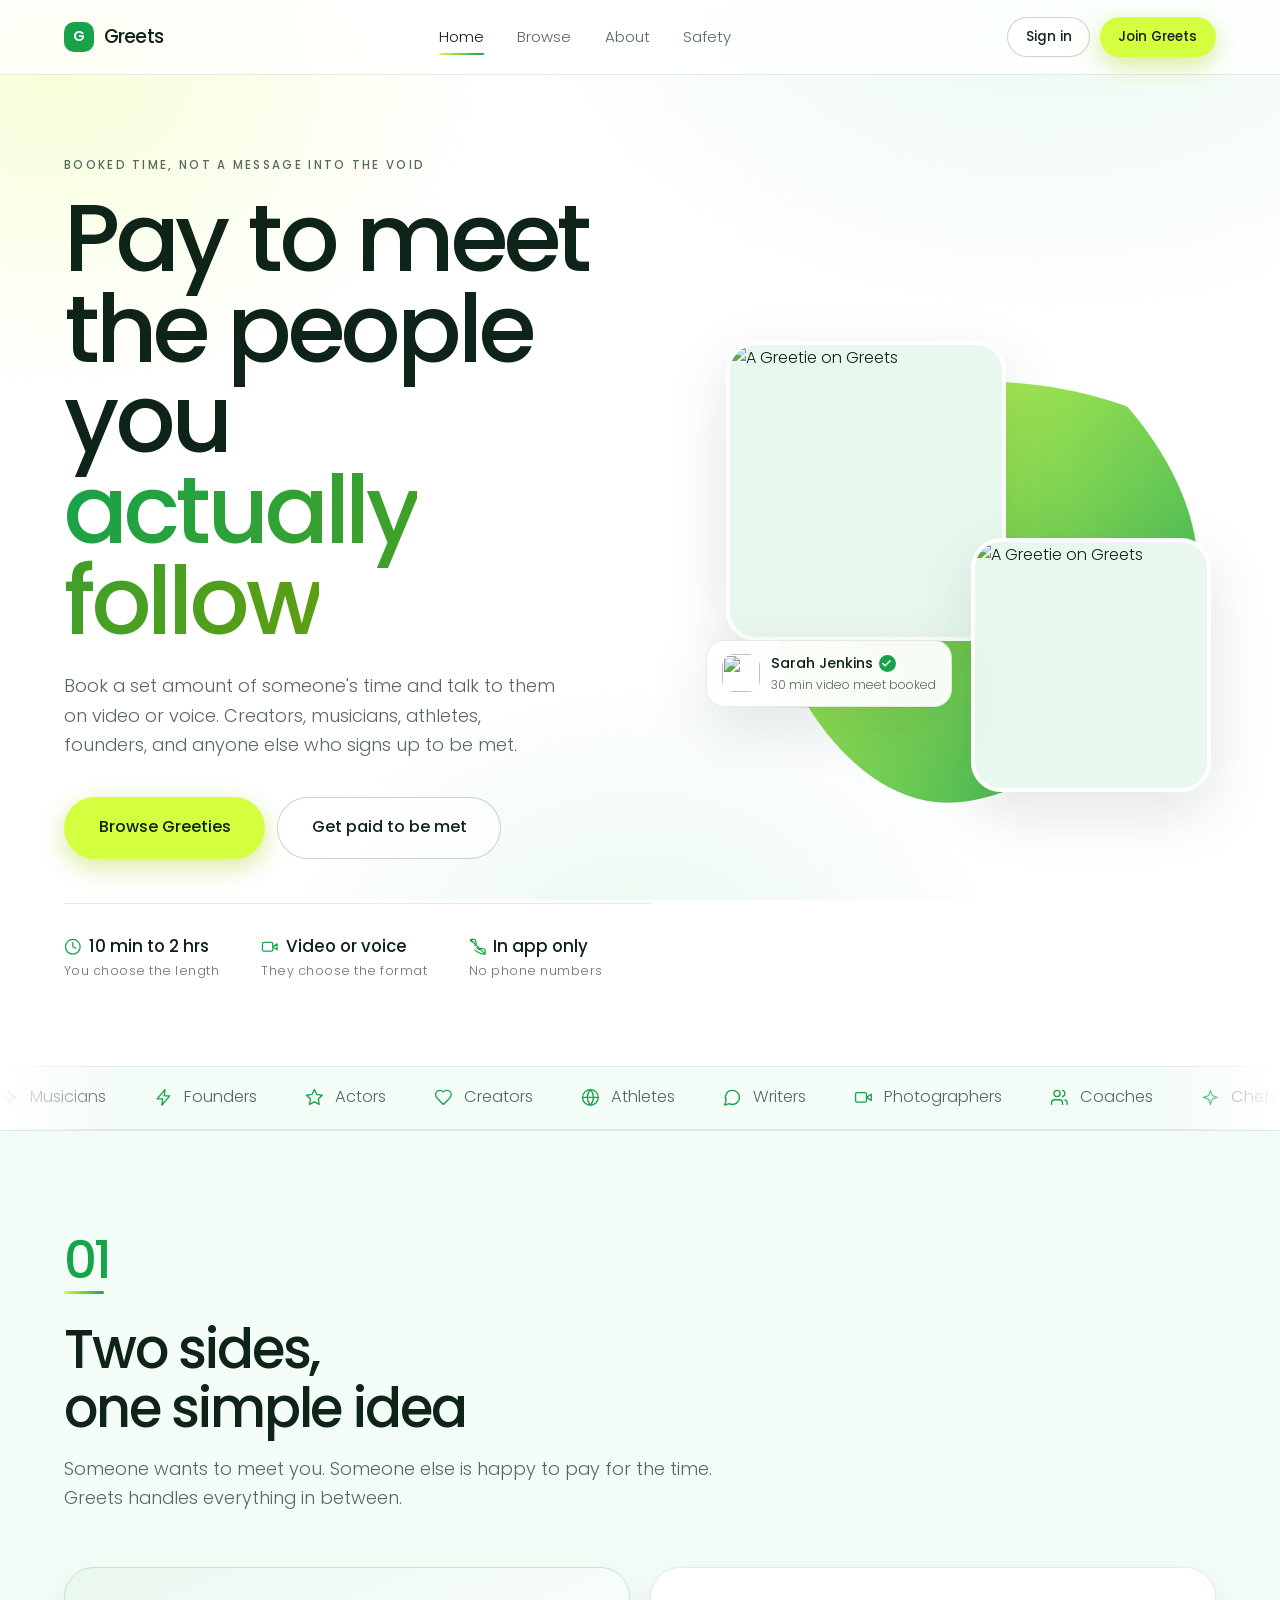
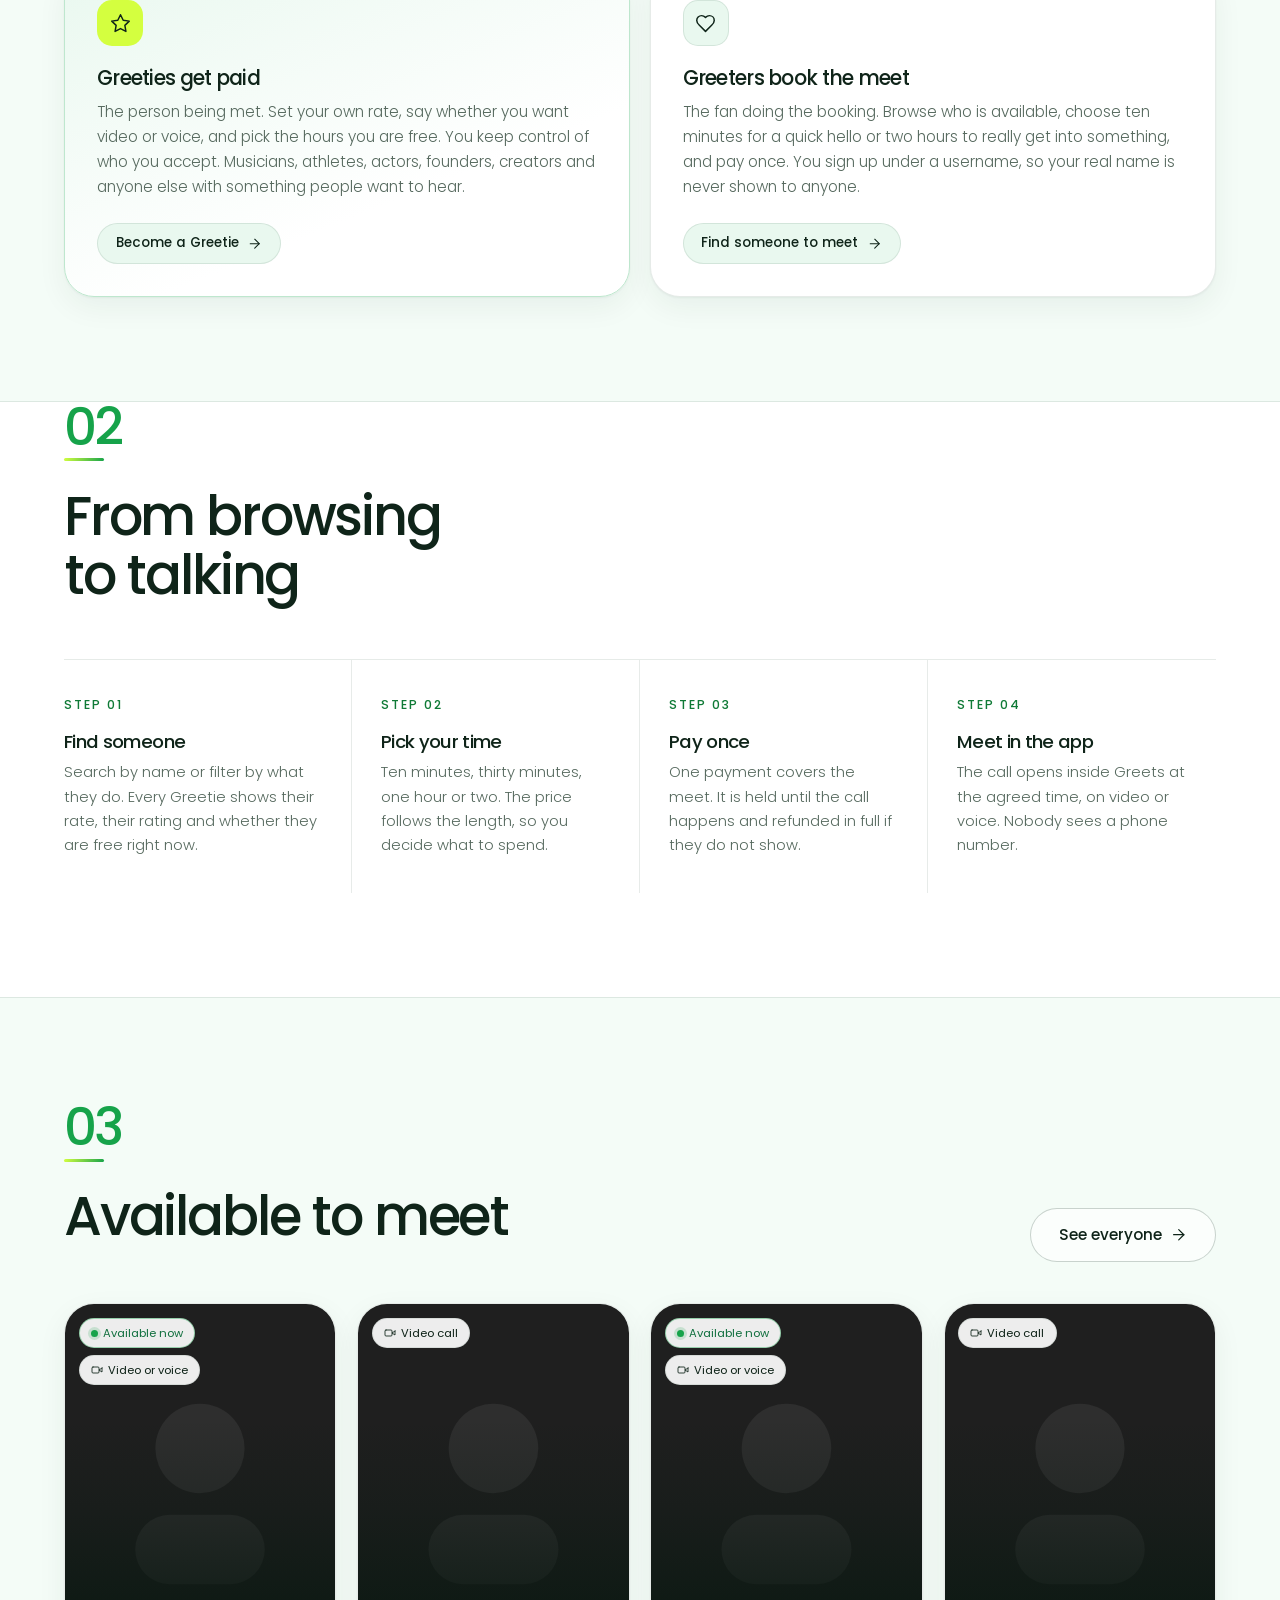
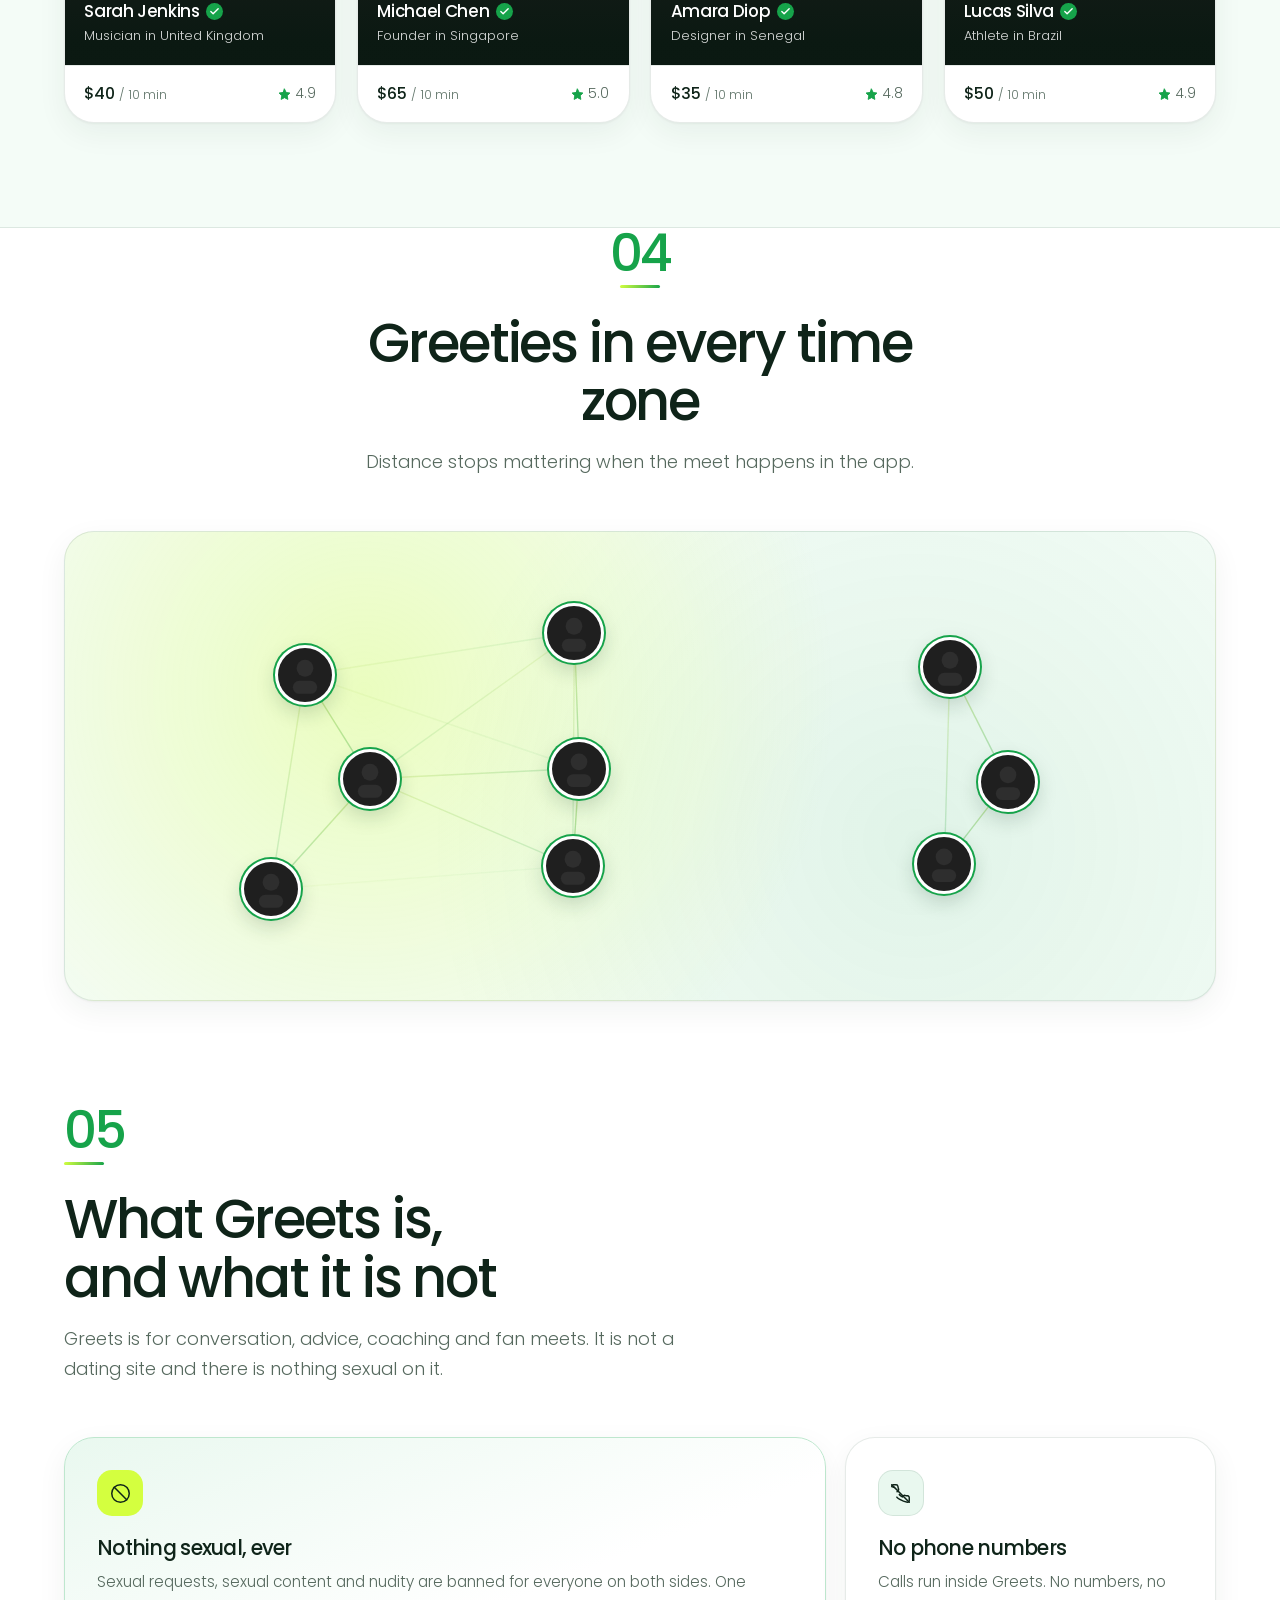
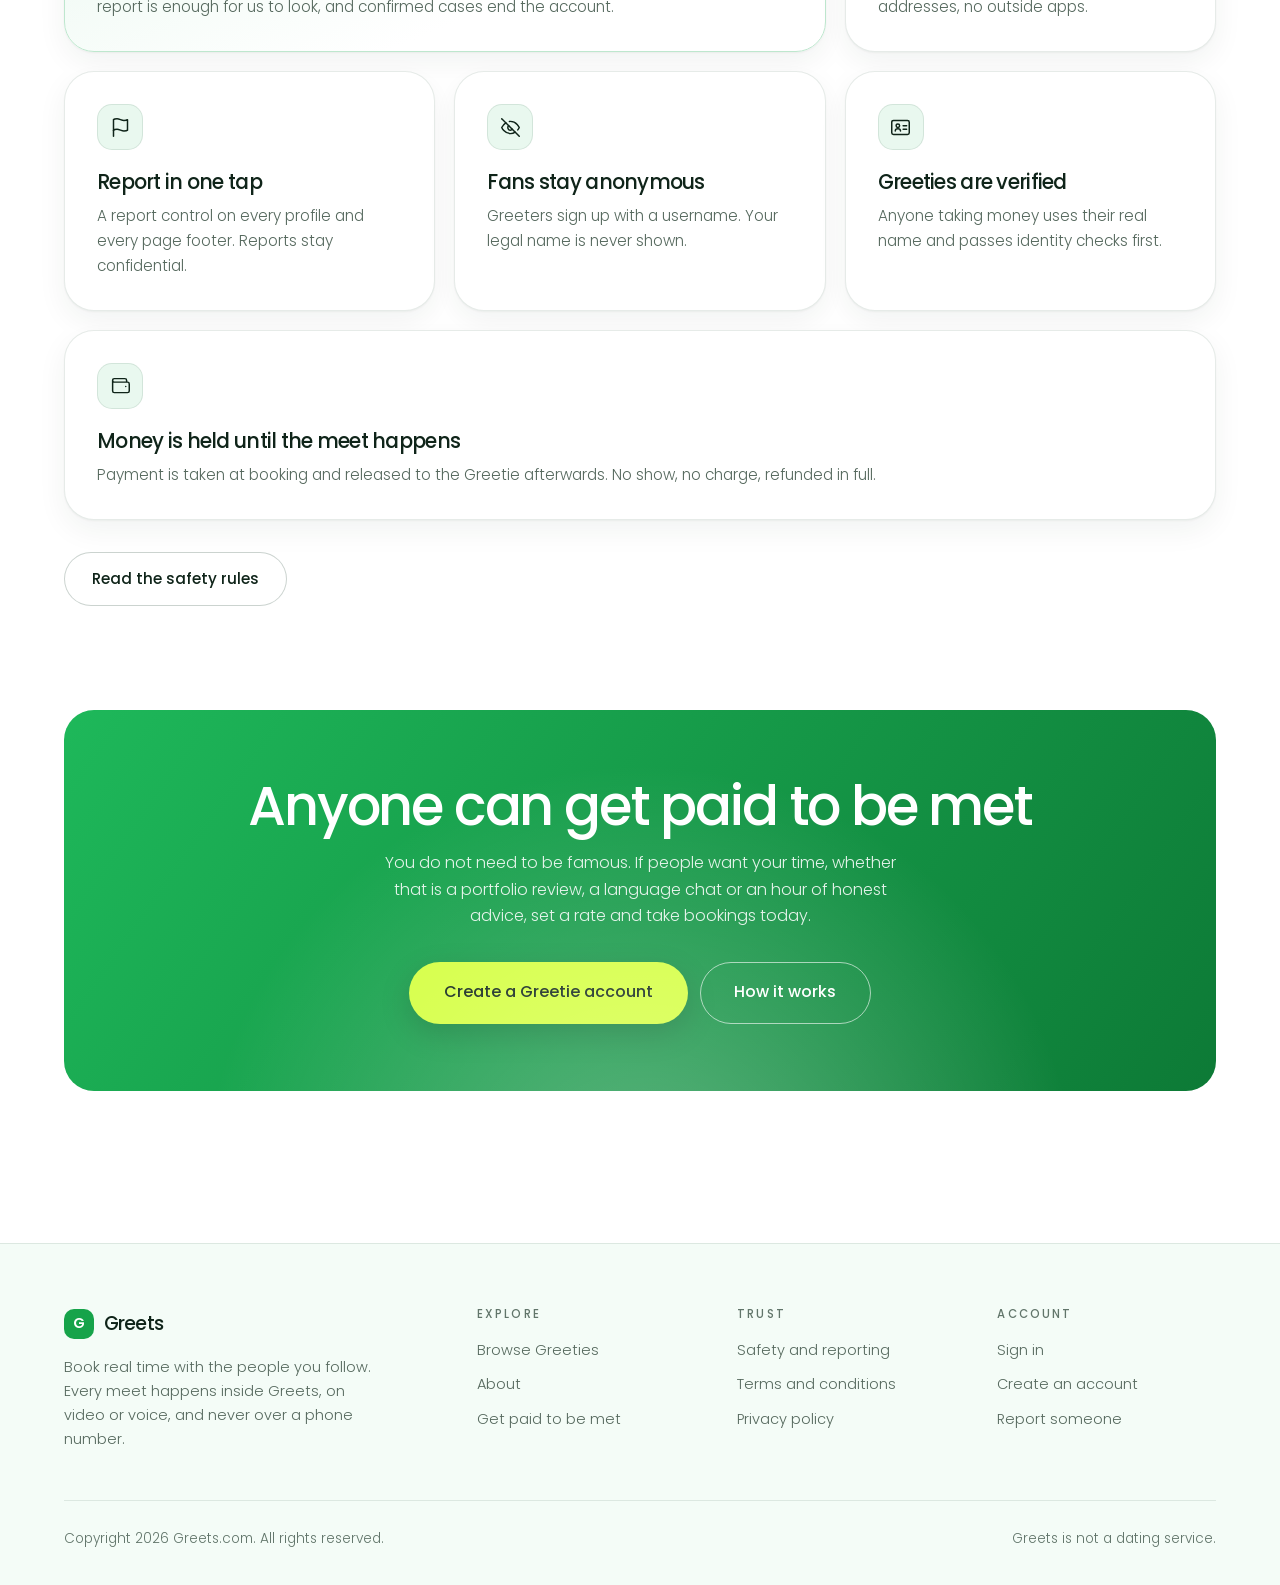
==== commit 42a3b604: "Redesign on a white and green palette with a real icon set Replace every emoji with a stroke icon se" ====
--- a/static_site/index.html
+++ b/static_site/index.html
@@ -8,150 +8,141 @@
     <meta name="description" content="Greets lets fans book paid video or voice meets with creators, musicians, athletes, founders and public figures. Anyone can sign up to be met and get paid for their time.">
     <link rel="preconnect" href="https://fonts.googleapis.com">
     <link rel="preconnect" href="https://fonts.gstatic.com" crossorigin>
-    <link href="https://fonts.googleapis.com/css2?family=Inter:wght@400;500;600;700;800;900&display=swap" rel="stylesheet">
+    <link href="https://fonts.googleapis.com/css2?family=Poppins:wght@300;400;500;600&display=swap" rel="stylesheet">
     <link rel="stylesheet" href="css/style.css">
 </head>
 
 <body>
     <nav id="nav"></nav>
 
-    <!-- ============ HERO ============ -->
+    <!-- ================= HERO ================= -->
     <header class="hero">
-        <div class="hero-glow"></div>
         <div class="container hero-grid">
             <div class="rise">
-                <span class="eyebrow"><span class="dot-live"></span> Real people, real time</span>
-                <h1>Pay to meet the people you <span class="mark">actually follow</span>.</h1>
-                <p class="hero-sub">
-                    Greets connects fans with creators, musicians, athletes, founders and public figures for
-                    booked one to one meets. Pick someone, pick how long you want, and talk to them on video
-                    or voice. Anyone can sign up on the other side and get paid for their time.
+                <span class="kicker">Booked time, not a message into the void</span>
+                <h1 class="display">
+                    Pay to meet<br>the people you<br><span class="grad-text">actually follow</span>
+                </h1>
+                <p class="lead">
+                    Book a set amount of someone's time and talk to them on video or voice.
+                    Creators, musicians, athletes, founders, and anyone else who signs up to be met.
                 </p>
                 <div class="hero-cta">
                     <a href="dashboard.html" class="btn btn-primary btn-lg">Browse Greeties</a>
                     <a href="auth.html#join" class="btn btn-ghost btn-lg">Get paid to be met</a>
                 </div>
-                <div class="hero-trust">
-                    <div>
-                        <div class="trust-num">10 min to 2 hrs</div>
-                        <div class="trust-label">You choose the length</div>
-                    </div>
-                    <div>
-                        <div class="trust-num">Video or voice</div>
-                        <div class="trust-label">They choose the format</div>
-                    </div>
-                    <div>
-                        <div class="trust-num">In app only</div>
-                        <div class="trust-label">No phone numbers</div>
-                    </div>
-                </div>
+
+                <div class="hero-stats" id="heroStats"></div>
             </div>
 
-            <div class="collage rise">
-                <div class="collage-card collage-a">
-                    <img src="https://i.pravatar.cc/600?img=5" alt="A Greetie on Greets" onerror="this.src=FALLBACK_IMG">
-                </div>
-                <div class="collage-card collage-b">
-                    <img src="https://i.pravatar.cc/600?img=11" alt="A Greetie on Greets" onerror="this.src=FALLBACK_IMG">
-                </div>
-                <div class="collage-card collage-c">
-                    <img src="https://i.pravatar.cc/600?img=1" alt="Sarah Jenkins" onerror="this.src=FALLBACK_IMG">
-                    <div>
-                        <div style="font-weight:700;font-size:.9rem;display:flex;align-items:center;gap:.35rem;">
-                            Sarah Jenkins <span class="verified">&check;</span>
+            <div class="blob-wrap rise">
+                <svg class="blob" viewBox="0 0 520 520" xmlns="http://www.w3.org/2000/svg" aria-hidden="true">
+                    <defs>
+                        <linearGradient id="blobGrad" x1="0%" y1="10%" x2="100%" y2="90%">
+                            <stop offset="0%" stop-color="#d4ff3f" />
+                            <stop offset="100%" stop-color="#16a34a" />
+                        </linearGradient>
+                    </defs>
+                    <path fill="url(#blobGrad)"
+                        d="M416 108c38 44 66 100 61 152-5 52-43 100-89 138-46 38-100 66-149 57-49-9-93-55-119-110-26-55-34-119-9-167 25-48 83-80 142-89 59-9 125 5 163 19z" />
+                </svg>
+
+                <div class="float-stack">
+                    <div class="float-card float-a">
+                        <img src="https://i.pravatar.cc/600?img=5" alt="A Greetie on Greets">
+                    </div>
+                    <div class="float-card float-b">
+                        <img src="https://i.pravatar.cc/600?img=11" alt="A Greetie on Greets">
+                    </div>
+                    <div class="float-pill">
+                        <img src="https://i.pravatar.cc/200?img=1" alt="">
+                        <div>
+                            <div style="font-size:.88rem;font-weight:500;display:flex;align-items:center;gap:.35rem;">
+                                Sarah Jenkins <span class="verified" id="pillTick"></span>
+                            </div>
+                            <div style="font-size:.76rem;color:var(--muted);">30 min video meet booked</div>
                         </div>
-                        <div style="font-size:.78rem;color:var(--muted);">30 min video meet booked</div>
                     </div>
                 </div>
             </div>
         </div>
     </header>
 
-    <!-- ============ WHAT IT IS ============ -->
-    <section class="section" style="background:var(--bg-soft);border-block:1px solid var(--border);">
+    <!-- ================= MARQUEE ================= -->
+    <div class="marquee">
+        <div class="marquee-track" id="marquee"></div>
+    </div>
+
+    <!-- ================= 01 TWO SIDES ================= -->
+    <section class="section band-green">
         <div class="container">
-            <div class="sec-head center">
-                <h2>Two sides, one simple idea</h2>
-                <p>Someone wants to meet you. Someone else is happy to pay for the time. Greets handles everything in between.</p>
+            <div class="sec-head">
+                <span class="num">01</span>
+                <div class="num-rule"></div>
+                <h2 class="h2">Two sides,<br>one simple idea</h2>
+                <p class="lead">Someone wants to meet you. Someone else is happy to pay for the time. Greets handles everything in between.</p>
             </div>
-            <div class="grid grid-2">
-                <div class="card">
-                    <div class="card-icon">&#9733;</div>
-                    <h3>Greeties get paid</h3>
-                    <p>
-                        A Greetie is the person being met. Set your own rate, say whether you want video or voice,
-                        and pick the hours you are free. You keep control of who you accept. Musicians, athletes,
-                        actors, founders, creators and anyone else with something people want to hear can sign up.
-                    </p>
-                    <a href="auth.html#join" class="btn btn-solid btn-sm mt-6">Become a Greetie</a>
+
+            <div class="bento" id="sidesBento"></div>
+        </div>
+    </section>
+
+    <!-- ================= 02 HOW IT WORKS ================= -->
+    <section class="section" style="padding-top:0;">
+        <div class="container">
+            <div class="sec-head">
+                <span class="num">02</span>
+                <div class="num-rule"></div>
+                <h2 class="h2">From browsing<br>to talking</h2>
+            </div>
+            <div class="steps">
+                <div class="step">
+                    <span class="n">STEP 01</span>
+                    <h3>Find someone</h3>
+                    <p>Search by name or filter by what they do. Every Greetie shows their rate, their rating and whether they are free right now.</p>
                 </div>
-                <div class="card">
-                    <div class="card-icon">&#10084;</div>
-                    <h3>Greeters book the meet</h3>
-                    <p>
-                        A Greeter is the fan doing the booking. Browse who is available, choose ten minutes for a
-                        quick hello or two hours to really get into something, and pay once. You sign up under a
-                        username, so your real name is never shown to anyone.
-                    </p>
-                    <a href="dashboard.html" class="btn btn-solid btn-sm mt-6">Find someone to meet</a>
+                <div class="step">
+                    <span class="n">STEP 02</span>
+                    <h3>Pick your time</h3>
+                    <p>Ten minutes, thirty minutes, one hour or two. The price follows the length, so you decide what to spend.</p>
+                </div>
+                <div class="step">
+                    <span class="n">STEP 03</span>
+                    <h3>Pay once</h3>
+                    <p>One payment covers the meet. It is held until the call happens and refunded in full if they do not show.</p>
+                </div>
+                <div class="step">
+                    <span class="n">STEP 04</span>
+                    <h3>Meet in the app</h3>
+                    <p>The call opens inside Greets at the agreed time, on video or voice. Nobody sees a phone number.</p>
                 </div>
             </div>
         </div>
     </section>
 
-    <!-- ============ HOW IT WORKS ============ -->
-    <section class="section">
+    <!-- ================= 03 FEATURED ================= -->
+    <section class="section band-green">
         <div class="container">
-            <div class="sec-head">
-                <span class="eyebrow">How it works</span>
-                <h2>Four steps from browsing to talking</h2>
-            </div>
-            <div class="grid grid-4">
-                <div class="card">
-                    <div class="step-num">1</div>
-                    <h3>Find someone</h3>
-                    <p>Search by name or filter by what they do. Every Greetie shows their rate, their rating and whether they are available right now.</p>
+            <div class="row between wrap gap-6" style="align-items:flex-end;margin-bottom:2.6rem;">
+                <div class="sec-head" style="margin-bottom:0;">
+                    <span class="num">03</span>
+                    <div class="num-rule"></div>
+                    <h2 class="h2">Available to meet</h2>
                 </div>
-                <div class="card">
-                    <div class="step-num">2</div>
-                    <h3>Pick your time</h3>
-                    <p>Ten minutes, thirty minutes, one hour or two. The price follows the length, so you decide how much you want to spend.</p>
-                </div>
-                <div class="card">
-                    <div class="step-num">3</div>
-                    <h3>Pay once</h3>
-                    <p>One payment covers the whole meet. It is held until the meet happens, and refunded in full if the Greetie does not show up.</p>
-                </div>
-                <div class="card">
-                    <div class="step-num">4</div>
-                    <h3>Meet in the app</h3>
-                    <p>The call opens inside Greets at the agreed time, on video or voice. Nobody sees a phone number and nobody needs one.</p>
-                </div>
-            </div>
-        </div>
-    </section>
-
-    <!-- ============ FEATURED ============ -->
-    <section class="section" style="padding-top:0;">
-        <div class="container">
-            <div class="row justify-between wrap gap-4" style="justify-content:space-between;margin-bottom:2.2rem;">
-                <div class="sec-head" style="margin-bottom:0;">
-                    <h2>Available to meet</h2>
-                    <p>A few of the people taking bookings right now.</p>
-                </div>
-                <a href="dashboard.html" class="btn btn-ghost">See everyone</a>
+                <a href="dashboard.html" class="btn btn-ghost" id="seeAll">See everyone</a>
             </div>
             <div class="grid grid-4" id="featured"></div>
         </div>
     </section>
 
-    <!-- ============ MAP ============ -->
-    <section class="section" style="background:var(--bg-soft);border-block:1px solid var(--border);">
+    <!-- ================= 04 MAP ================= -->
+    <section class="section" style="padding-top:0;">
         <div class="container">
             <div class="sec-head center">
-                <span class="eyebrow">Everywhere at once</span>
-                <h2>Greeties in every time zone</h2>
-                <p>Distance stops mattering when the meet happens in the app. Hover a face to see who it is.</p>
+                <span class="num">04</span>
+                <div class="num-rule" style="margin-inline:auto;"></div>
+                <h2 class="h2">Greeties in every time zone</h2>
+                <p class="lead">Distance stops mattering when the meet happens in the app.</p>
             </div>
             <div class="map-wrap" id="mapView">
                 <canvas id="connections-canvas"></canvas>
@@ -160,60 +151,30 @@
         </div>
     </section>
 
-    <!-- ============ SAFETY ============ -->
-    <section class="section">
+    <!-- ================= 05 GROUND RULES ================= -->
+    <section class="section" style="padding-top:0;">
         <div class="container">
             <div class="sec-head">
-                <span class="eyebrow">Ground rules</span>
-                <h2>What Greets is, and what it is not</h2>
-                <p>Greets is for conversation, advice, coaching and fan meets. It is not a dating site and there is nothing sexual on it.</p>
+                <span class="num">05</span>
+                <div class="num-rule"></div>
+                <h2 class="h2">What Greets is,<br>and what it is not</h2>
+                <p class="lead">Greets is for conversation, advice, coaching and fan meets. It is not a dating site and there is nothing sexual on it.</p>
             </div>
-            <div class="grid grid-3">
-                <div class="card">
-                    <div class="card-icon">&#128274;</div>
-                    <h3>Nothing sexual, ever</h3>
-                    <p>Sexual requests, sexual content and nudity are banned for everyone on both sides. One report is enough for us to look, and confirmed cases end the account.</p>
-                </div>
-                <div class="card">
-                    <div class="card-icon">&#128241;</div>
-                    <h3>No phone numbers</h3>
-                    <p>Calls run inside Greets. No numbers, no addresses, no outside apps. Anyone pushing you to move the conversation elsewhere is breaking the rules.</p>
-                </div>
-                <div class="card">
-                    <div class="card-icon">&#9873;</div>
-                    <h3>Report in one tap</h3>
-                    <p>There is a report control on every profile and in the footer of every page. Reports are confidential and the person you report is never told who filed it.</p>
-                </div>
-                <div class="card">
-                    <div class="card-icon">&#128100;</div>
-                    <h3>Fans stay anonymous</h3>
-                    <p>Greeters sign up with a username. Your legal name is never shown on your profile, in search or to the Greetie you book.</p>
-                </div>
-                <div class="card">
-                    <div class="card-icon">&#10003;</div>
-                    <h3>Greeties are verified</h3>
-                    <p>Anyone taking money uses their real name and passes identity checks first. You know exactly who you booked before the call starts.</p>
-                </div>
-                <div class="card">
-                    <div class="card-icon">&#128179;</div>
-                    <h3>Money is held safely</h3>
-                    <p>Payment is taken at booking and released to the Greetie after the meet. No show, no charge, refunded in full.</p>
-                </div>
-            </div>
+            <div class="bento" id="rulesBento"></div>
             <div class="mt-8">
                 <a href="safety.html" class="btn btn-ghost">Read the safety rules</a>
             </div>
         </div>
     </section>
 
-    <!-- ============ EARN ============ -->
+    <!-- ================= CTA ================= -->
     <section class="section" style="padding-top:0;">
         <div class="container">
             <div class="band">
-                <h2>Anyone can get paid to be met</h2>
+                <h2 class="h2">Anyone can get paid to be met</h2>
                 <p>
                     You do not need to be famous. If people want your time, whether that is a portfolio review,
-                    a language chat or an hour of honest advice, you can set a rate and take bookings today.
+                    a language chat or an hour of honest advice, set a rate and take bookings today.
                 </p>
                 <div class="row gap-3" style="justify-content:center;flex-wrap:wrap;">
                     <a href="auth.html#join" class="btn btn-primary btn-lg">Create a Greetie account</a>
@@ -225,6 +186,7 @@
 
     <footer id="footer"></footer>
 
+    <script src="js/icons.js"></script>
     <script src="js/data.js"></script>
     <script src="js/app.js"></script>
     <script src="js/home.js"></script>
--- a/static_site/css/style.css
+++ b/static_site/css/style.css
@@ -1,399 +1,557 @@
 /* ============================================================
-   Greets.com design system
-   Dark surface, lime accent, rounded cards, pill controls.
+   Greets.com
+   Surface: white with light green. Accent: lime #D4FF3F to vibrant green #16A34A.
+   Type: Poppins, Light for body, Medium and SemiBold for display.
    ============================================================ */
 
 :root {
     --lime: #d4ff3f;
-    --lime-600: #bdea22;
-    --lime-soft: rgba(212, 255, 63, 0.12);
-    --green: #22c55e;
-    --bg: #0a0a0a;
-    --bg-soft: #101010;
-    --surface: #161616;
-    --surface-2: #1f1f1f;
-    --border: rgba(255, 255, 255, 0.09);
-    --border-strong: rgba(255, 255, 255, 0.18);
-    --text: #f6f6f6;
-    --muted: #9c9c9c;
-    --muted-2: #6d6d6d;
-    --danger: #ff5f5f;
-    --radius-sm: 12px;
-    --radius: 18px;
-    --radius-lg: 28px;
+    --lime-2: #c3f52a;
+    --green: #16a34a;
+    --green-ink: #0f7a36;
+    --grad: linear-gradient(118deg, #d4ff3f 0%, #16a34a 100%);
+    --grad-green: linear-gradient(125deg, #1eb85a 0%, #0d7a36 100%);
+    --grad-soft: linear-gradient(118deg, rgba(212, 255, 63, .26), rgba(22, 163, 74, .10));
+
+    /* White base, light green for the bands and tints */
+    --bg: #ffffff;
+    --green-50: #f4fcf7;
+    --green-100: #e9f8ef;
+    --green-200: #d8f2e2;
+    --green-300: #bee7ce;
+    --bg-2: var(--green-50);
+    --surface: #ffffff;
+    --surface-2: var(--green-100);
+
+    --line: rgba(18, 58, 36, .10);
+    --line-2: rgba(18, 58, 36, .22);
+    --shadow: 0 1px 2px rgba(18, 58, 36, .05), 0 10px 30px rgba(18, 58, 36, .06);
+    --shadow-lg: 0 20px 60px rgba(18, 58, 36, .13);
+
+    --text: #0f2419;
+    --muted: #56695e;
+    --muted-2: #61756a;
+
+    --r-sm: 12px;
+    --r: 20px;
+    --r-lg: 30px;
     --pill: 999px;
-    --font: "Inter", system-ui, -apple-system, "Segoe UI", Roboto, sans-serif;
-    --maxw: 1180px;
-    --shadow: 0 18px 50px rgba(0, 0, 0, 0.5);
+
+    --font: "Poppins", system-ui, -apple-system, "Segoe UI", Roboto, sans-serif;
+    --maxw: 1200px;
+    --ease: cubic-bezier(.22, .68, .3, 1);
 }
 
 * { margin: 0; padding: 0; box-sizing: border-box; }
-
-html { scroll-behavior: smooth; }
+html { scroll-behavior: smooth; -webkit-text-size-adjust: 100%; }
 
 body {
     background: var(--bg);
     color: var(--text);
     font-family: var(--font);
-    line-height: 1.6;
+    font-weight: 300;
+    line-height: 1.65;
     -webkit-font-smoothing: antialiased;
     overflow-x: hidden;
+}
+
+/* Soft green wash so the white is never flat */
+body::before {
+    content: "";
+    position: fixed; inset: 0; z-index: -1; pointer-events: none;
+    background:
+        radial-gradient(880px 620px at 82% -6%, var(--green-100), transparent 62%),
+        radial-gradient(720px 540px at 4% 8%, rgba(212, 255, 63, .20), transparent 60%),
+        radial-gradient(600px 480px at 50% 108%, var(--green-100), transparent 62%);
 }
 
 img { max-width: 100%; display: block; }
 a { color: inherit; text-decoration: none; }
 button, input, select, textarea { font-family: inherit; font-size: inherit; color: inherit; }
 
-h1, h2, h3, h4 { font-weight: 800; line-height: 1.15; letter-spacing: -0.02em; }
+h1, h2, h3, h4 { font-weight: 500; line-height: 1.08; letter-spacing: -.035em; }
+strong { font-weight: 500; color: var(--text); }
+::selection { background: var(--lime); color: var(--text); }
+
+/* ---------- Icons ---------- */
+.ico {
+    width: 1.15em; height: 1.15em;
+    stroke: currentColor; fill: none;
+    stroke-width: 1.7; stroke-linecap: round; stroke-linejoin: round;
+    flex: none;
+}
+.ico-lg { width: 1.5em; height: 1.5em; }
 
 /* ---------- Layout ---------- */
-.container { width: 100%; max-width: var(--maxw); margin: 0 auto; padding: 0 20px; }
-.section { padding: 88px 0; }
-.section-sm { padding: 56px 0; }
+.container { width: 100%; max-width: var(--maxw); margin: 0 auto; padding: 0 24px; }
+.section { padding: 104px 0; position: relative; }
+.band-green { background: var(--green-50); border-block: 1px solid var(--line); }
 .center { text-align: center; }
 .muted { color: var(--muted); }
-.stack { display: flex; flex-direction: column; }
 .row { display: flex; align-items: center; }
 .wrap { flex-wrap: wrap; }
-.gap-2 { gap: .5rem; }
-.gap-3 { gap: .75rem; }
-.gap-4 { gap: 1rem; }
-.gap-6 { gap: 1.5rem; }
-.mt-2 { margin-top: .5rem; }
-.mt-4 { margin-top: 1rem; }
-.mt-6 { margin-top: 1.5rem; }
-.mt-8 { margin-top: 2rem; }
+.between { justify-content: space-between; }
+.gap-2 { gap: .5rem; } .gap-3 { gap: .75rem; } .gap-4 { gap: 1rem; } .gap-6 { gap: 1.5rem; }
+.mt-2 { margin-top: .5rem; } .mt-4 { margin-top: 1rem; }
+.mt-6 { margin-top: 1.5rem; } .mt-8 { margin-top: 2rem; } .mt-12 { margin-top: 3rem; }
 .full { width: 100%; }
+
+/* ---------- Type scale ---------- */
+.display {
+    font-size: clamp(2.9rem, 7.4vw, 6rem);
+    font-weight: 500; line-height: .96; letter-spacing: -.045em;
+}
+.h2 { font-size: clamp(2rem, 4.4vw, 3.4rem); letter-spacing: -.04em; }
+.lead { font-size: clamp(1.02rem, 1.4vw, 1.18rem); color: var(--muted); font-weight: 300; }
+
+.grad-text {
+    background: linear-gradient(118deg, #16a34a 0%, #5f9e10 100%);
+    -webkit-background-clip: text; background-clip: text;
+    -webkit-text-fill-color: transparent; color: transparent;
+}
+
+.num {
+    display: block; font-size: clamp(2.4rem, 4vw, 3.4rem); font-weight: 500;
+    line-height: 1; letter-spacing: -.05em; color: var(--green); margin-bottom: .35rem;
+}
+.num-rule { width: 40px; height: 3px; background: var(--grad); border-radius: 2px; margin-bottom: 1.6rem; }
+
+.kicker {
+    display: inline-flex; align-items: center; gap: .5rem;
+    font-size: .72rem; font-weight: 500; letter-spacing: .2em; text-transform: uppercase;
+    color: var(--muted); margin-bottom: 1.1rem;
+}
+
+/* ---------- Buttons ---------- */
+.btn {
+    display: inline-flex; align-items: center; justify-content: center; gap: .55rem;
+    padding: .85rem 1.7rem; border-radius: var(--pill); border: 1px solid transparent;
+    font-weight: 500; font-size: .95rem; cursor: pointer;
+    transition: transform .22s var(--ease), box-shadow .2s, border-color .2s, background .2s;
+    white-space: nowrap;
+}
+.btn:hover { transform: translateY(-2px); }
+.btn:active { transform: translateY(0); }
+.btn-primary { background: var(--lime); color: var(--text); box-shadow: 0 8px 24px rgba(163, 204, 20, .42); }
+.btn-primary:hover { background: var(--lime-2); box-shadow: 0 14px 34px rgba(163, 204, 20, .52); }
+.btn-ghost { border-color: var(--line-2); color: var(--text); background: rgba(255, 255, 255, .6); }
+.btn-ghost:hover { border-color: var(--text); background: #fff; }
+.btn-solid { background: var(--green-100); border-color: var(--line); color: var(--text); }
+.btn-solid:hover { background: var(--green-200); }
+.btn-danger { color: #b3261e; border-color: rgba(179, 38, 30, .3); background: #fff; }
+.btn-danger:hover { background: rgba(179, 38, 30, .07); }
+.btn-lg { padding: 1.05rem 2.1rem; font-size: 1rem; }
+.btn-sm { padding: .52rem 1.1rem; font-size: .84rem; }
+.btn:disabled { opacity: .45; cursor: not-allowed; transform: none; }
+
+/* ---------- Chips ---------- */
+.chip {
+    display: inline-flex; align-items: center; gap: .4rem;
+    padding: .34rem .85rem; border-radius: var(--pill);
+    background: var(--green-100); border: 1px solid var(--line);
+    font-size: .8rem; font-weight: 400; color: var(--muted);
+}
+.chip-grad { background: var(--grad-soft); border-color: rgba(22, 163, 74, .3); color: var(--green-ink); }
+.verified {
+    display: inline-grid; place-items: center; width: 17px; height: 17px;
+    border-radius: 50%; background: var(--green); color: #fff; flex: none;
+}
+.verified .ico { width: 11px; height: 11px; stroke-width: 3; }
+.dot-live {
+    width: 7px; height: 7px; border-radius: 50%; background: #16a34a; flex: none;
+    box-shadow: 0 0 0 3px rgba(22, 163, 74, .18);
+}
 
 /* ---------- Nav ---------- */
 .nav {
-    position: sticky; top: 0; z-index: 60;
-    background: rgba(10, 10, 10, 0.82);
-    backdrop-filter: blur(16px);
-    border-bottom: 1px solid var(--border);
-}
-.nav-inner { display: flex; align-items: center; justify-content: space-between; height: 70px; }
-.logo { display: flex; align-items: center; gap: .55rem; font-weight: 800; font-size: 1.25rem; letter-spacing: -0.03em; }
+    position: sticky; top: 0; z-index: 80;
+    background: rgba(255, 255, 255, .82);
+    backdrop-filter: blur(20px) saturate(160%);
+    border-bottom: 1px solid var(--line);
+}
+.nav-inner { display: flex; align-items: center; justify-content: space-between; height: 74px; gap: 1rem; }
+.logo { display: flex; align-items: center; gap: .6rem; font-weight: 500; font-size: 1.2rem; letter-spacing: -.04em; }
 .logo-mark {
-    width: 30px; height: 30px; border-radius: 9px;
-    background: var(--lime); color: #0a0a0a;
-    display: grid; place-items: center; font-size: .95rem; font-weight: 900;
-}
-.nav-links { display: flex; align-items: center; gap: 2rem; }
-.nav-links a { color: var(--muted); font-size: .94rem; font-weight: 500; transition: color .18s ease; }
+    width: 30px; height: 30px; border-radius: 10px; background: var(--green);
+    display: grid; place-items: center; color: #fff; font-size: .9rem; font-weight: 600; letter-spacing: 0;
+}
+.nav-links { display: flex; align-items: center; gap: 2.1rem; }
+.nav-links a { color: var(--muted); font-size: .93rem; transition: color .2s; position: relative; }
 .nav-links a:hover, .nav-links a.active { color: var(--text); }
-.nav-actions { display: flex; align-items: center; gap: .7rem; }
-.nav-toggle { display: none; background: none; border: 0; cursor: pointer; padding: 8px; }
-.nav-toggle span { display: block; width: 22px; height: 2px; background: var(--text); border-radius: 2px; margin: 4px 0; transition: .2s; }
-
-/* ---------- Buttons ---------- */
-.btn {
-    display: inline-flex; align-items: center; justify-content: center; gap: .5rem;
-    padding: .8rem 1.5rem; border-radius: var(--pill); border: 1px solid transparent;
-    font-weight: 700; font-size: .94rem; cursor: pointer;
-    transition: transform .16s ease, background .18s ease, border-color .18s ease, opacity .18s ease;
-    white-space: nowrap;
-}
-.btn:hover { transform: translateY(-2px); }
-.btn:active { transform: translateY(0); }
-.btn-primary { background: var(--lime); color: #0a0a0a; }
-.btn-primary:hover { background: var(--lime-600); }
-.btn-ghost { background: transparent; color: var(--text); border-color: var(--border-strong); }
-.btn-ghost:hover { border-color: var(--text); }
-.btn-solid { background: var(--surface-2); color: var(--text); border-color: var(--border); }
-.btn-solid:hover { background: #292929; }
-.btn-danger { background: transparent; color: var(--danger); border-color: rgba(255, 95, 95, .35); }
-.btn-danger:hover { background: rgba(255, 95, 95, .1); }
-.btn-lg { padding: 1rem 2rem; font-size: 1rem; }
-.btn-sm { padding: .5rem 1rem; font-size: .85rem; }
-.btn:disabled { opacity: .45; cursor: not-allowed; transform: none; }
-
-/* ---------- Bits ---------- */
-.chip {
-    display: inline-flex; align-items: center; gap: .4rem;
-    padding: .32rem .8rem; border-radius: var(--pill);
-    background: var(--surface-2); border: 1px solid var(--border);
-    font-size: .8rem; font-weight: 600; color: var(--muted);
-}
-.chip-lime { background: var(--lime-soft); border-color: rgba(212, 255, 63, .3); color: var(--lime); }
-.eyebrow {
-    display: inline-flex; align-items: center; gap: .5rem;
-    font-size: .78rem; font-weight: 700; letter-spacing: .12em; text-transform: uppercase;
-    color: var(--lime); margin-bottom: 1rem;
-}
-.mark { background: var(--lime); color: #0a0a0a; padding: 0 .28em; border-radius: 6px; box-decoration-break: clone; -webkit-box-decoration-break: clone; }
-.verified { display: inline-grid; place-items: center; width: 18px; height: 18px; border-radius: 50%; background: var(--lime); color: #0a0a0a; font-size: .65rem; font-weight: 900; flex: none; }
-.dot-live { width: 8px; height: 8px; border-radius: 50%; background: var(--green); flex: none; box-shadow: 0 0 0 3px rgba(34, 197, 94, .18); }
+.nav-links a.active::after {
+    content: ""; position: absolute; left: 0; right: 0; bottom: -6px;
+    height: 2px; background: var(--grad); border-radius: 2px;
+}
+.nav-actions { display: flex; align-items: center; gap: .6rem; }
+.nav-toggle { display: none; background: none; border: 0; cursor: pointer; padding: 6px; color: var(--text); }
+.nav-toggle .ico { width: 24px; height: 24px; }
 
 /* ---------- Hero ---------- */
-.hero { position: relative; padding: 84px 0 72px; overflow: hidden; }
-.hero-glow {
-    position: absolute; width: 620px; height: 620px; border-radius: 50%;
-    background: radial-gradient(circle, rgba(212, 255, 63, .16), transparent 68%);
-    top: -220px; right: -160px; pointer-events: none; filter: blur(20px);
-}
-.hero-grid { display: grid; grid-template-columns: 1.05fr .95fr; gap: 3.5rem; align-items: center; position: relative; }
-.hero h1 { font-size: clamp(2.5rem, 5.4vw, 4.1rem); margin-bottom: 1.3rem; }
-.hero-sub { font-size: 1.09rem; color: var(--muted); max-width: 520px; margin-bottom: 2rem; }
-.hero-cta { display: flex; gap: .8rem; flex-wrap: wrap; margin-bottom: 2.2rem; }
-.hero-trust { display: flex; gap: 2.2rem; flex-wrap: wrap; padding-top: 1.6rem; border-top: 1px solid var(--border); }
-.trust-num { font-size: 1.5rem; font-weight: 800; color: var(--lime); }
-.trust-label { font-size: .8rem; color: var(--muted-2); text-transform: uppercase; letter-spacing: .07em; }
-
-/* Hero collage */
-.collage { position: relative; height: 480px; }
-.collage-card {
-    position: absolute; border-radius: var(--radius-lg); overflow: hidden;
-    border: 1px solid var(--border); box-shadow: var(--shadow); background: var(--surface);
-}
-.collage-card img { width: 100%; height: 100%; object-fit: cover; }
-.collage-a { width: 60%; height: 66%; top: 0; left: 0; }
-.collage-b { width: 52%; height: 56%; bottom: 0; right: 0; }
-.collage-c {
-    width: 66%; bottom: 14%; left: 2%; padding: .9rem 1rem; background: var(--surface);
-    border-radius: var(--radius); display: flex; align-items: center; gap: .75rem;
-}
-.collage-c img { width: 40px; height: 40px; border-radius: 50%; flex: none; }
-
-/* ---------- Section headings ---------- */
-.sec-head { max-width: 620px; margin-bottom: 3rem; }
-.sec-head.center { margin-left: auto; margin-right: auto; }
-.sec-head h2 { font-size: clamp(1.9rem, 3.6vw, 2.7rem); margin-bottom: .9rem; }
-.sec-head p { color: var(--muted); font-size: 1.02rem; }
-
-/* ---------- Cards ---------- */
-/* minmax(0, 1fr) stops long words and padded cards from forcing a track
-   wider than its share, which is what pushes the page sideways on phones. */
-.grid { display: grid; gap: 1.4rem; }
+.hero { position: relative; padding: 76px 0 84px; overflow: hidden; }
+.hero-grid { display: grid; grid-template-columns: 1.08fr .92fr; gap: 4rem; align-items: center; }
+.hero .display { margin-bottom: 1.5rem; }
+.hero .lead { max-width: 500px; margin-bottom: 2.3rem; }
+.hero-cta { display: flex; gap: .75rem; flex-wrap: wrap; }
+
+.blob-wrap { position: relative; }
+.blob {
+    position: absolute; width: 118%; left: -12%; top: -10%;
+    z-index: 0; opacity: .92;
+    animation: morph 16s ease-in-out infinite;
+}
+@keyframes morph {
+    0%, 100% { transform: rotate(0deg) scale(1); }
+    50% { transform: rotate(-6deg) scale(1.05); }
+}
+
+.float-stack { position: relative; z-index: 2; height: 470px; }
+.float-card {
+    position: absolute; border-radius: var(--r-lg); overflow: hidden;
+    border: 4px solid #fff; box-shadow: var(--shadow-lg); background: var(--green-100);
+}
+.float-card img { width: 100%; height: 100%; object-fit: cover; }
+.float-a { width: 56%; height: 64%; top: 2%; left: 2%; animation: bob 7s ease-in-out infinite; }
+.float-b { width: 48%; height: 54%; bottom: 2%; right: 1%; animation: bob 7s ease-in-out infinite .9s; }
+@keyframes bob {
+    0%, 100% { transform: translateY(0); }
+    50% { transform: translateY(-14px); }
+}
+.float-pill {
+    position: absolute; z-index: 3; bottom: 20%; left: -2%;
+    display: flex; align-items: center; gap: .7rem;
+    padding: .7rem .95rem; border-radius: 18px;
+    background: rgba(255, 255, 255, .95); backdrop-filter: blur(14px);
+    border: 1px solid var(--line); box-shadow: var(--shadow-lg);
+}
+.float-pill img { width: 38px; height: 38px; border-radius: 12px; object-fit: cover; flex: none; }
+
+.hero-stats { display: flex; gap: 2.6rem; flex-wrap: wrap; margin-top: 2.8rem; padding-top: 1.8rem; border-top: 1px solid var(--line); }
+.hero-stats .v { font-size: 1.05rem; font-weight: 500; display: flex; align-items: center; gap: .45rem; }
+.hero-stats .v .ico { color: var(--green); width: 1.05em; height: 1.05em; }
+.hero-stats .l { font-size: .78rem; color: var(--muted-2); letter-spacing: .04em; }
+
+/* ---------- Marquee ---------- */
+.marquee {
+    overflow: hidden; border-block: 1px solid var(--line);
+    padding: 1.1rem 0; background: var(--green-50);
+    -webkit-mask-image: linear-gradient(90deg, transparent, #000 9%, #000 91%, transparent);
+    mask-image: linear-gradient(90deg, transparent, #000 9%, #000 91%, transparent);
+}
+.marquee-track { display: flex; gap: 3rem; width: max-content; animation: slide 34s linear infinite; }
+.marquee:hover .marquee-track { animation-play-state: paused; }
+.marquee-item { display: flex; align-items: center; gap: .7rem; font-size: 1.02rem; color: var(--muted); white-space: nowrap; }
+.marquee-item .ico { color: var(--green); }
+@keyframes slide { to { transform: translateX(-50%); } }
+
+/* ---------- Section head ---------- */
+.sec-head { max-width: 660px; margin-bottom: 3.4rem; }
+.sec-head.center { margin-inline: auto; }
+.sec-head h2 { margin-bottom: 1rem; }
+
+/* ---------- Bento ---------- */
+.bento { display: grid; grid-template-columns: repeat(6, minmax(0, 1fr)); gap: 1.2rem; }
+.bento > * { min-width: 0; }
+.b-2 { grid-column: span 2; }
+.b-3 { grid-column: span 3; }
+.b-4 { grid-column: span 4; }
+.b-6 { grid-column: span 6; }
+
+.tile {
+    position: relative; overflow: hidden;
+    background: var(--surface); border: 1px solid var(--line);
+    border-radius: var(--r-lg); padding: 2rem; box-shadow: var(--shadow);
+    transition: box-shadow .3s var(--ease), transform .3s var(--ease), border-color .3s;
+}
+.tile:hover { box-shadow: var(--shadow-lg); transform: translateY(-3px); }
+.tile h3 { font-size: 1.28rem; margin-bottom: .6rem; }
+.tile p { color: var(--muted); font-size: .95rem; }
+.tile-tall { display: flex; flex-direction: column; justify-content: space-between; min-height: 300px; }
+.tile-grad { background: linear-gradient(158deg, var(--green-100), #fff 66%); border-color: var(--green-300); }
+
+.tile-ico {
+    width: 46px; height: 46px; border-radius: 15px; margin-bottom: 1.3rem;
+    display: grid; place-items: center;
+    background: var(--green-100); border: 1px solid var(--line); color: var(--text);
+}
+.tile-ico .ico { width: 21px; height: 21px; }
+.tile-grad .tile-ico { background: var(--lime); border-color: transparent; color: var(--text); }
+
+/* ---------- Steps ---------- */
+.steps { display: grid; grid-template-columns: repeat(4, minmax(0, 1fr)); gap: 0; border-top: 1px solid var(--line); }
+.step { padding: 2.2rem 1.8rem 2.2rem 0; border-right: 1px solid var(--line); position: relative; }
+.step:last-child { border-right: 0; }
+.step:not(:first-child) { padding-left: 1.8rem; }
+.step::before {
+    content: ""; position: absolute; top: -1px; left: 0; width: 0; height: 2px;
+    background: var(--grad); transition: width .5s var(--ease);
+}
+.step:hover::before { width: 100%; }
+.step .n { font-size: .78rem; color: var(--green-ink); letter-spacing: .16em; font-weight: 500; margin-bottom: 1rem; display: block; }
+.step h3 { font-size: 1.15rem; margin-bottom: .55rem; }
+.step p { font-size: .92rem; color: var(--muted); }
+
+/* ---------- Greetie card ---------- */
+.grid { display: grid; gap: 1.3rem; }
 .grid > * { min-width: 0; }
 .grid-2 { grid-template-columns: repeat(2, minmax(0, 1fr)); }
 .grid-3 { grid-template-columns: repeat(3, minmax(0, 1fr)); }
 .grid-4 { grid-template-columns: repeat(4, minmax(0, 1fr)); }
 
-.card {
-    background: var(--surface); border: 1px solid var(--border);
-    border-radius: var(--radius-lg); padding: 1.9rem;
-    transition: border-color .2s ease, transform .2s ease;
-}
-.card:hover { border-color: var(--border-strong); }
-.card-icon {
-    width: 46px; height: 46px; border-radius: 14px; background: var(--lime-soft);
-    display: grid; place-items: center; font-size: 1.25rem; margin-bottom: 1.1rem;
-}
-.card h3 { font-size: 1.15rem; margin-bottom: .55rem; }
-.card p { color: var(--muted); font-size: .95rem; }
-
-.step-num {
-    width: 40px; height: 40px; border-radius: 50%; background: var(--lime); color: #0a0a0a;
-    display: grid; place-items: center; font-weight: 900; margin-bottom: 1.1rem;
-}
-
-/* ---------- Greetie card ---------- */
 .g-card {
-    background: var(--surface); border: 1px solid var(--border);
-    border-radius: var(--radius-lg); overflow: hidden; cursor: pointer;
-    display: flex; flex-direction: column;
-    transition: transform .22s ease, border-color .22s ease;
-}
-.g-card:hover { transform: translateY(-6px); border-color: rgba(212, 255, 63, .4); }
-.g-media { position: relative; aspect-ratio: 4 / 5; overflow: hidden; background: var(--surface-2); }
-.g-media img { width: 100%; height: 100%; object-fit: cover; transition: transform .5s ease; }
-.g-card:hover .g-media img { transform: scale(1.05); }
-.g-shade { position: absolute; inset: 0; background: linear-gradient(to top, rgba(0,0,0,.9) 4%, rgba(0,0,0,.15) 46%, transparent 70%); }
-.g-badges { position: absolute; top: .8rem; left: .8rem; display: flex; gap: .4rem; flex-wrap: wrap; }
+    position: relative; cursor: pointer; border-radius: var(--r-lg); overflow: hidden;
+    background: var(--surface); border: 1px solid var(--line); box-shadow: var(--shadow);
+    transition: transform .35s var(--ease), box-shadow .35s, border-color .35s;
+}
+.g-card:hover { transform: translateY(-8px); box-shadow: var(--shadow-lg); border-color: rgba(22, 163, 74, .35); }
+.g-media { position: relative; aspect-ratio: 3 / 4; overflow: hidden; background: var(--green-100); }
+.g-media img { width: 100%; height: 100%; object-fit: cover; transition: transform .7s var(--ease); }
+.g-card:hover .g-media img { transform: scale(1.07); }
+/* Dark scrim stays: the name sits on top of a photo, not on the page */
+.g-shade { position: absolute; inset: 0; background: linear-gradient(to top, rgba(8, 24, 16, .88) 6%, rgba(8, 24, 16, .26) 44%, transparent 68%); }
+.g-badges { position: absolute; top: .85rem; left: .85rem; right: .85rem; display: flex; gap: .4rem; flex-wrap: wrap; }
 .g-badge {
-    padding: .28rem .7rem; border-radius: var(--pill); font-size: .72rem; font-weight: 700;
-    background: rgba(10,10,10,.72); backdrop-filter: blur(8px); border: 1px solid var(--border);
-}
-.g-badge.live { background: rgba(34,197,94,.16); border-color: rgba(34,197,94,.4); color: #7ff0a8; display: flex; align-items: center; gap: .35rem; }
-.g-meta { position: absolute; left: 0; right: 0; bottom: 0; padding: 1rem 1.1rem; }
-.g-name { display: flex; align-items: center; gap: .4rem; font-weight: 800; font-size: 1.06rem; }
-.g-cat { font-size: .82rem; color: #cfcfcf; }
-.g-foot { padding: .95rem 1.1rem; display: flex; align-items: center; justify-content: space-between; gap: .5rem; border-top: 1px solid var(--border); }
-.g-price { font-weight: 800; font-size: 1rem; }
-.g-price span { font-weight: 500; font-size: .8rem; color: var(--muted-2); }
+    display: inline-flex; align-items: center; gap: .32rem;
+    padding: .3rem .7rem; border-radius: var(--pill); font-size: .71rem; font-weight: 400;
+    background: rgba(255, 255, 255, .92); backdrop-filter: blur(10px);
+    border: 1px solid var(--line); color: var(--text);
+}
+.g-badge .ico { width: 12px; height: 12px; }
+.g-badge.live { color: #12703f; border-color: rgba(22, 163, 74, .4); }
+.g-meta { position: absolute; left: 0; right: 0; bottom: 0; padding: 1.15rem 1.2rem; color: #fff; }
+.g-name { display: flex; align-items: center; gap: .4rem; font-weight: 500; font-size: 1.05rem; letter-spacing: -.02em; }
+.g-cat { font-size: .81rem; color: rgba(255, 255, 255, .84); }
+.g-foot { padding: .95rem 1.2rem; display: flex; align-items: center; justify-content: space-between; gap: .5rem; border-top: 1px solid var(--line); }
+.g-price { font-weight: 500; font-size: .98rem; }
+.g-price span { font-weight: 300; font-size: .78rem; color: var(--muted-2); }
 .g-rate { display: flex; align-items: center; gap: .3rem; font-size: .85rem; color: var(--muted); }
-
-/* ---------- Filters ---------- */
-.toolbar { display: flex; align-items: center; gap: 1rem; flex-wrap: wrap; margin-bottom: 1.8rem; }
+.g-rate .ico { width: 13px; height: 13px; color: var(--green); fill: var(--green); }
+
+/* ---------- Toolbar ---------- */
+.toolbar { display: flex; align-items: center; gap: 1rem; flex-wrap: wrap; margin-bottom: 1.6rem; }
 .search {
-    flex: 1; min-width: 240px; display: flex; align-items: center; gap: .6rem;
-    background: var(--surface); border: 1px solid var(--border);
-    border-radius: var(--pill); padding: .7rem 1.15rem;
-}
+    flex: 1; min-width: 250px; display: flex; align-items: center; gap: .7rem;
+    background: #fff; border: 1px solid var(--line); box-shadow: var(--shadow);
+    border-radius: var(--pill); padding: .78rem 1.2rem; transition: border-color .2s;
+}
+.search:focus-within { border-color: var(--green); }
+.search .ico { color: var(--muted-2); }
 .search input { flex: 1; background: none; border: 0; outline: none; font-size: .94rem; }
 .search input::placeholder { color: var(--muted-2); }
-.filters { display: flex; gap: .5rem; flex-wrap: wrap; margin-bottom: 2.2rem; }
+.filters { display: flex; gap: .5rem; flex-wrap: wrap; margin-bottom: 2.4rem; }
 .filter {
-    padding: .55rem 1.15rem; border-radius: var(--pill); cursor: pointer;
-    background: var(--surface); border: 1px solid var(--border);
-    font-size: .88rem; font-weight: 600; color: var(--muted); transition: .18s ease;
-}
-.filter:hover { color: var(--text); border-color: var(--border-strong); }
-.filter.active { background: var(--lime); border-color: var(--lime); color: #0a0a0a; }
+    padding: .5rem 1.15rem; border-radius: var(--pill); cursor: pointer;
+    background: #fff; border: 1px solid var(--line);
+    font-size: .87rem; font-weight: 300; color: var(--muted); transition: .2s;
+}
+.filter:hover { color: var(--text); border-color: var(--line-2); }
+.filter.active { background: var(--lime); border-color: var(--lime-2); color: var(--text); font-weight: 500; }
 
 /* ---------- Forms ---------- */
-.field { margin-bottom: 1.05rem; }
-.label { display: block; font-size: .85rem; font-weight: 600; color: var(--muted); margin-bottom: .45rem; }
+.field { margin-bottom: 1.1rem; }
+.label { display: block; font-size: .82rem; font-weight: 400; color: var(--muted); margin-bottom: .5rem; }
 .input {
-    width: 100%; background: var(--bg-soft); border: 1px solid var(--border);
-    border-radius: var(--radius-sm); padding: .82rem 1rem; outline: none;
-    transition: border-color .18s ease, background .18s ease;
+    width: 100%; background: #fff; border: 1px solid var(--line-2);
+    border-radius: var(--r-sm); padding: .85rem 1rem; outline: none; font-weight: 300;
+    transition: border-color .2s, box-shadow .2s;
 }
 .input::placeholder { color: var(--muted-2); }
-.input:focus { border-color: var(--lime); background: #141414; }
+.input:focus { border-color: var(--green); box-shadow: 0 0 0 3px rgba(22, 163, 74, .14); }
 select.input { appearance: none; cursor: pointer; }
-.hint { font-size: .8rem; color: var(--muted-2); margin-top: .4rem; }
-.error { color: var(--danger); font-size: .85rem; margin-top: .6rem; min-height: 1.2rem; }
-
-.check { display: flex; align-items: flex-start; gap: .65rem; font-size: .87rem; color: var(--muted); cursor: pointer; }
-.check input { width: 17px; height: 17px; margin-top: .2rem; accent-color: var(--lime); flex: none; cursor: pointer; }
-.check a { color: var(--lime); text-decoration: underline; }
-
-/* Segmented choice */
+.hint { font-size: .79rem; color: var(--muted-2); margin-top: .45rem; }
+.error { color: #b3261e; font-size: .85rem; margin-top: .6rem; min-height: 1.2rem; }
+
+.check { display: flex; align-items: flex-start; gap: .7rem; font-size: .86rem; color: var(--muted); cursor: pointer; }
+.check input { width: 17px; height: 17px; margin-top: .22rem; accent-color: var(--green); flex: none; cursor: pointer; }
+.check a { color: var(--green-ink); text-decoration: underline; text-underline-offset: 2px; }
+
 .seg { display: grid; gap: .6rem; }
 .seg-2 { grid-template-columns: 1fr 1fr; }
 .opt {
     position: relative; display: block; cursor: pointer;
-    background: var(--bg-soft); border: 1px solid var(--border);
-    border-radius: var(--radius); padding: .95rem 1.05rem; transition: .18s ease;
-}
-.opt:hover { border-color: var(--border-strong); }
+    background: #fff; border: 1px solid var(--line-2);
+    border-radius: var(--r); padding: .95rem 1.05rem; transition: .2s var(--ease);
+}
+.opt:hover { border-color: var(--muted-2); }
 .opt input { position: absolute; opacity: 0; pointer-events: none; }
-.opt-title { font-weight: 700; font-size: .95rem; display: flex; align-items: center; justify-content: space-between; gap: .5rem; }
-.opt-desc { font-size: .82rem; color: var(--muted); margin-top: .2rem; }
-.opt.sel { border-color: var(--lime); background: var(--lime-soft); }
-.opt.sel .opt-title { color: var(--lime); }
+.opt-title { font-weight: 400; font-size: .94rem; display: flex; align-items: center; justify-content: space-between; gap: .5rem; }
+.opt-desc { font-size: .81rem; color: var(--muted); margin-top: .18rem; }
+.opt.sel { border-color: var(--green); background: rgba(212, 255, 63, .18); }
 
 /* ---------- Auth ---------- */
-.auth-wrap { display: grid; grid-template-columns: 1fr 1fr; min-height: calc(100vh - 70px); }
-.auth-aside { padding: 4rem 3.5rem; background: var(--bg-soft); border-right: 1px solid var(--border); display: flex; flex-direction: column; justify-content: center; position: relative; overflow: hidden; }
-.auth-aside h2 { font-size: 2.2rem; margin-bottom: 1rem; position: relative; }
+.auth-wrap { display: grid; grid-template-columns: 1fr 1fr; min-height: calc(100vh - 74px); }
+.auth-aside {
+    padding: 4rem 3.6rem; border-right: 1px solid var(--line); background: var(--green-50);
+    display: flex; flex-direction: column; justify-content: center;
+    position: relative; overflow: hidden;
+}
+.auth-aside .blob { width: 92%; left: 6%; top: 16%; opacity: .16; }
+.auth-aside h2 { font-size: 2.3rem; margin-bottom: 1rem; position: relative; }
 .auth-aside p { color: var(--muted); max-width: 400px; position: relative; }
-.auth-points { list-style: none; margin-top: 2.4rem; display: grid; gap: 1.1rem; position: relative; }
-.auth-points li { display: flex; gap: .8rem; align-items: flex-start; font-size: .93rem; color: var(--muted); }
-.auth-points .tick { width: 22px; height: 22px; border-radius: 50%; background: var(--lime-soft); color: var(--lime); display: grid; place-items: center; font-size: .72rem; font-weight: 900; flex: none; margin-top: .15rem; }
-.auth-panel { padding: 3.2rem; display: flex; align-items: center; justify-content: center; }
-.auth-form { width: 100%; max-width: 420px; }
-.tabs { display: flex; gap: .35rem; background: var(--surface); border: 1px solid var(--border); border-radius: var(--pill); padding: .3rem; margin-bottom: 2rem; }
-.tab { flex: 1; padding: .62rem; border-radius: var(--pill); border: 0; background: none; cursor: pointer; font-weight: 700; font-size: .9rem; color: var(--muted); transition: .18s ease; }
-.tab.active { background: var(--lime); color: #0a0a0a; }
+.auth-points { list-style: none; margin-top: 2.5rem; display: grid; gap: 1.15rem; position: relative; }
+.auth-points li { display: flex; gap: .85rem; align-items: flex-start; font-size: .92rem; color: var(--muted); }
+.auth-points .tick {
+    width: 23px; height: 23px; border-radius: 50%; background: var(--green);
+    display: grid; place-items: center; flex: none; margin-top: .12rem; color: #fff;
+}
+.auth-points .tick .ico { width: 12px; height: 12px; stroke-width: 3; }
+.auth-panel { padding: 3.4rem; display: flex; align-items: center; justify-content: center; }
+.auth-form { width: 100%; max-width: 430px; }
+.tabs { display: flex; gap: .3rem; background: var(--green-100); border: 1px solid var(--line); border-radius: var(--pill); padding: .3rem; margin-bottom: 2rem; }
+.tab { flex: 1; padding: .64rem; border-radius: var(--pill); border: 0; background: none; cursor: pointer; font-weight: 400; font-size: .9rem; color: var(--muted); transition: .22s; font-family: inherit; }
+.tab.active { background: var(--lime); color: var(--text); font-weight: 500; }
 
 /* ---------- Profile ---------- */
-.p-cover { height: 220px; border-radius: var(--radius-lg); overflow: hidden; position: relative; background: linear-gradient(120deg, #1b2a06, #0a0a0a 60%); }
-.p-cover img { width: 100%; height: 100%; object-fit: cover; opacity: .38; }
-.p-head { display: flex; align-items: flex-end; gap: 1.5rem; margin-top: -62px; padding: 0 1.5rem; position: relative; flex-wrap: wrap; }
-.p-avatar { width: 128px; height: 128px; border-radius: 32px; border: 4px solid var(--bg); object-fit: cover; flex: none; background: var(--surface-2); }
-.p-id { flex: 1; min-width: 220px; padding-bottom: .4rem; }
-.p-id h1 { font-size: 1.9rem; display: flex; align-items: center; gap: .5rem; flex-wrap: wrap; }
-.p-layout { display: grid; grid-template-columns: 1fr 380px; gap: 2rem; margin-top: 2.5rem; align-items: start; }
-.panel { background: var(--surface); border: 1px solid var(--border); border-radius: var(--radius-lg); padding: 1.7rem; }
-.panel + .panel { margin-top: 1.4rem; }
-.panel h3 { font-size: 1.05rem; margin-bottom: 1rem; }
-.book { position: sticky; top: 90px; }
-.price-row { display: flex; align-items: baseline; justify-content: space-between; padding-top: 1.1rem; margin-top: 1.1rem; border-top: 1px solid var(--border); }
-.price-total { font-size: 1.75rem; font-weight: 800; color: var(--lime); }
-.stats { display: flex; gap: 2rem; flex-wrap: wrap; }
-.stat-v { font-size: 1.3rem; font-weight: 800; }
-.stat-l { font-size: .78rem; color: var(--muted-2); text-transform: uppercase; letter-spacing: .07em; }
+.p-cover { height: 230px; border-radius: var(--r-lg); overflow: hidden; position: relative; background: var(--grad-green); }
+.p-cover img { width: 100%; height: 100%; object-fit: cover; opacity: .34; }
+.p-head { display: flex; align-items: flex-end; gap: 1.6rem; margin-top: -64px; padding: 0 1.6rem; position: relative; flex-wrap: wrap; }
+.p-avatar { width: 130px; height: 130px; border-radius: 34px; border: 5px solid #fff; object-fit: cover; flex: none; background: var(--green-100); box-shadow: var(--shadow); }
+.p-id { flex: 1; min-width: 220px; padding-bottom: .5rem; }
+.p-id h1 { font-size: 2rem; display: flex; align-items: center; gap: .55rem; flex-wrap: wrap; }
+.p-layout { display: grid; grid-template-columns: 1fr 390px; gap: 2rem; margin-top: 2.6rem; align-items: start; }
+.panel { background: var(--surface); border: 1px solid var(--line); border-radius: var(--r-lg); padding: 1.8rem; box-shadow: var(--shadow); }
+.panel + .panel { margin-top: 1.3rem; }
+.panel h3 { font-size: 1.08rem; margin-bottom: 1.1rem; }
+.book { position: sticky; top: 96px; }
+.price-row { display: flex; align-items: flex-end; justify-content: space-between; gap: 1rem; padding-top: 1.2rem; margin-top: 1.2rem; border-top: 1px solid var(--line); }
+.price-total { font-size: 1.9rem; font-weight: 500; letter-spacing: -.04em; }
+.stats { display: flex; gap: 2.2rem; flex-wrap: wrap; }
+.stat-v { font-size: 1.35rem; font-weight: 500; letter-spacing: -.03em; }
+.stat-l { font-size: .76rem; color: var(--muted-2); letter-spacing: .08em; text-transform: uppercase; }
 .tags { display: flex; gap: .45rem; flex-wrap: wrap; }
+.list-check { list-style: none; display: grid; gap: .7rem; }
+.list-check li { display: flex; gap: .7rem; align-items: flex-start; font-size: .91rem; color: var(--muted); }
+.list-check .ico { color: var(--green); margin-top: .28rem; width: 15px; height: 15px; }
 
 /* ---------- Notice ---------- */
 .notice {
     display: flex; gap: .8rem; align-items: flex-start;
-    background: var(--lime-soft); border: 1px solid rgba(212, 255, 63, .28);
-    border-radius: var(--radius); padding: 1rem 1.15rem; font-size: .88rem; color: #dff5a5;
-}
-.notice.warn { background: rgba(255, 95, 95, .08); border-color: rgba(255, 95, 95, .28); color: #ffc4c4; }
+    background: var(--green-100); border: 1px solid var(--green-300);
+    border-radius: var(--r); padding: 1rem 1.15rem; font-size: .87rem; color: #26543a;
+}
+.notice .ico { margin-top: .18rem; color: #1f7a4d; }
+.notice.warn { background: rgba(179, 38, 30, .05); border-color: rgba(179, 38, 30, .22); color: #8a2019; }
+.notice.warn .ico { color: #b3261e; }
 
 /* ---------- Modal ---------- */
 .modal { position: fixed; inset: 0; z-index: 200; display: none; align-items: center; justify-content: center; padding: 1.5rem; }
 .modal.open { display: flex; }
-.modal-bg { position: absolute; inset: 0; background: rgba(0, 0, 0, .78); backdrop-filter: blur(6px); }
-.modal-box { position: relative; width: 100%; max-width: 460px; background: var(--surface); border: 1px solid var(--border-strong); border-radius: var(--radius-lg); padding: 1.9rem; max-height: 90vh; overflow-y: auto; }
-.modal-box h3 { font-size: 1.25rem; margin-bottom: .5rem; }
-
-/* ---------- Legal prose ---------- */
+.modal-bg { position: absolute; inset: 0; background: rgba(12, 38, 24, .42); backdrop-filter: blur(6px); }
+.modal-box {
+    position: relative; width: 100%; max-width: 470px; background: #fff;
+    border: 1px solid var(--line); border-radius: var(--r-lg); padding: 2rem;
+    max-height: 90vh; overflow-y: auto; box-shadow: var(--shadow-lg);
+    animation: pop .28s var(--ease);
+}
+@keyframes pop { from { opacity: 0; transform: translateY(14px) scale(.98); } }
+.modal-box h3 { font-size: 1.3rem; margin-bottom: .5rem; }
+.modal-ico { width: 52px; height: 52px; border-radius: 18px; background: var(--green); display: grid; place-items: center; color: #fff; margin: 0 auto 1.3rem; }
+.modal-ico .ico { width: 24px; height: 24px; stroke-width: 2.4; }
+
+/* ---------- Prose ---------- */
 .prose { max-width: 780px; }
-.prose h2 { font-size: 1.4rem; margin: 2.4rem 0 .8rem; }
-.prose h3 { font-size: 1.05rem; margin: 1.6rem 0 .5rem; }
-.prose p, .prose li { color: var(--muted); font-size: .96rem; }
+.prose h2 { font-size: 1.45rem; margin: 2.6rem 0 .9rem; }
+.prose h3 { font-size: 1.05rem; margin: 1.7rem 0 .5rem; }
+.prose p, .prose li { color: var(--muted); font-size: .95rem; }
 .prose p { margin-bottom: .9rem; }
-.prose ul { margin: 0 0 1rem 1.15rem; display: grid; gap: .45rem; }
-.prose strong { color: var(--text); }
-.toc { background: var(--surface); border: 1px solid var(--border); border-radius: var(--radius); padding: 1.3rem 1.5rem; margin-bottom: 2.5rem; }
-.toc a { color: var(--muted); font-size: .9rem; display: block; padding: .2rem 0; }
-.toc a:hover { color: var(--lime); }
+.prose ul { margin: 0 0 1.1rem 1.15rem; display: grid; gap: .5rem; }
+.toc { background: var(--green-50); border: 1px solid var(--line); border-radius: var(--r); padding: 1.4rem 1.6rem; margin-bottom: 2.6rem; }
+.toc h4 { font-size: .72rem; letter-spacing: .18em; text-transform: uppercase; color: var(--muted-2); margin-bottom: .8rem; font-weight: 500; }
+.toc a { color: var(--muted); font-size: .89rem; display: block; padding: .22rem 0; transition: color .2s; }
+.toc a:hover { color: var(--green-ink); }
 
 /* ---------- Map ---------- */
-.map-wrap { position: relative; height: 460px; border-radius: var(--radius-lg); overflow: hidden; border: 1px solid var(--border); background: radial-gradient(circle at 30% 40%, #16210a 0%, #0a0a0a 62%); }
+.map-wrap {
+    position: relative; height: 470px; border-radius: var(--r-lg); overflow: hidden;
+    border: 1px solid var(--line); box-shadow: var(--shadow);
+    background:
+        radial-gradient(circle at 26% 34%, rgba(212, 255, 63, .3), transparent 52%),
+        radial-gradient(circle at 74% 66%, rgba(22, 163, 74, .09), transparent 54%),
+        var(--green-50);
+}
 #connections-canvas { position: absolute; inset: 0; width: 100%; height: 100%; }
-.map-node { position: absolute; cursor: pointer; transform: translate(-50%, -50%); transition: transform .22s ease; }
-.map-node:hover { transform: translate(-50%, -50%) scale(1.12); z-index: 5; }
-.map-node img { width: 62px; height: 62px; border-radius: 50%; border: 2px solid var(--lime); object-fit: cover; background: var(--surface-2); }
-.node-info { position: absolute; top: 68px; left: 50%; transform: translateX(-50%); background: rgba(10,10,10,.92); border: 1px solid var(--border); border-radius: 10px; padding: .35rem .6rem; text-align: center; white-space: nowrap; opacity: 0; transition: opacity .2s ease; pointer-events: none; }
-.node-name { display: block; font-size: .78rem; font-weight: 700; }
+.map-node { position: absolute; cursor: pointer; transform: translate(-50%, -50%); transition: transform .25s var(--ease); }
+.map-node:hover { transform: translate(-50%, -50%) scale(1.14); z-index: 5; }
+.map-node img { width: 60px; height: 60px; border-radius: 50%; object-fit: cover; background: #fff; border: 3px solid #fff; box-shadow: 0 0 0 2px var(--green), 0 8px 20px rgba(18, 58, 36, .18); }
+.node-info { position: absolute; top: 72px; left: 50%; transform: translateX(-50%); background: #fff; border: 1px solid var(--line); box-shadow: var(--shadow); border-radius: 11px; padding: .4rem .7rem; text-align: center; white-space: nowrap; opacity: 0; transition: opacity .22s; pointer-events: none; }
+.node-name { display: block; font-size: .78rem; font-weight: 500; }
 .node-cat { display: block; font-size: .68rem; color: var(--muted-2); }
 .map-node:hover .node-info { opacity: 1; }
 
 /* ---------- CTA band ---------- */
-.band { background: var(--lime); color: #0a0a0a; border-radius: var(--radius-lg); padding: 3.4rem 2.5rem; text-align: center; }
-.band h2 { font-size: clamp(1.8rem, 3.4vw, 2.6rem); margin-bottom: .8rem; }
-.band p { color: rgba(10, 10, 10, .72); max-width: 520px; margin: 0 auto 1.8rem; font-weight: 500; }
-.band .btn-primary { background: #0a0a0a; color: var(--lime); }
-.band .btn-primary:hover { background: #1c1c1c; }
-.band .btn-ghost { border-color: rgba(10, 10, 10, .35); color: #0a0a0a; }
-.band .btn-ghost:hover { border-color: #0a0a0a; }
+.band { position: relative; overflow: hidden; border-radius: var(--r-lg); padding: 4.2rem 2.5rem; text-align: center; background: var(--grad-green); }
+.band::after { content: ""; position: absolute; inset: 0; background: radial-gradient(circle at 50% 130%, rgba(255, 255, 255, .32), transparent 58%); pointer-events: none; }
+.band h2 { color: #fff; margin-bottom: .9rem; position: relative; }
+.band p { color: rgba(255, 255, 255, .88); max-width: 540px; margin: 0 auto 2rem; position: relative; }
+.band .row { position: relative; }
+.band .btn-primary { background: var(--lime); color: var(--text); box-shadow: 0 10px 30px rgba(0, 0, 0, .18); }
+.band .btn-ghost { border-color: rgba(255, 255, 255, .6); color: #fff; background: transparent; }
+.band .btn-ghost:hover { border-color: #fff; background: rgba(255, 255, 255, .16); }
 
 /* ---------- Footer ---------- */
-.footer { border-top: 1px solid var(--border); padding: 3.4rem 0 2rem; margin-top: 2rem; }
-.footer-grid { display: grid; grid-template-columns: 1.6fr 1fr 1fr 1fr; gap: 2.5rem; margin-bottom: 2.6rem; }
-.footer h4 { font-size: .8rem; text-transform: uppercase; letter-spacing: .1em; color: var(--muted-2); margin-bottom: 1rem; }
-.footer-links { display: grid; gap: .6rem; }
-.footer-links a { color: var(--muted); font-size: .92rem; }
-.footer-links a:hover { color: var(--lime); }
-.footer-note { color: var(--muted); font-size: .92rem; max-width: 300px; margin-top: .9rem; }
-.footer-base { border-top: 1px solid var(--border); padding-top: 1.6rem; display: flex; justify-content: space-between; gap: 1rem; flex-wrap: wrap; font-size: .86rem; color: var(--muted-2); }
-
-/* ---------- Animation ---------- */
-@keyframes rise { from { opacity: 0; transform: translateY(18px); } to { opacity: 1; transform: translateY(0); } }
-.rise { animation: rise .5s ease both; }
+.footer { border-top: 1px solid var(--line); background: var(--green-50); padding: 4rem 0 2.2rem; margin-top: 3rem; }
+.footer-grid { display: grid; grid-template-columns: 1.7fr 1fr 1fr 1fr; gap: 2.6rem; margin-bottom: 3rem; }
+.footer h4 { font-size: .72rem; letter-spacing: .18em; text-transform: uppercase; color: var(--muted-2); margin-bottom: 1.1rem; font-weight: 500; }
+.footer-links { display: grid; gap: .65rem; }
+.footer-links a { color: var(--muted); font-size: .91rem; transition: color .2s; }
+.footer-links a:hover { color: var(--green-ink); }
+.footer-note { color: var(--muted); font-size: .91rem; max-width: 310px; margin-top: 1rem; }
+.footer-base { border-top: 1px solid var(--line); padding-top: 1.7rem; display: flex; justify-content: space-between; gap: 1rem; flex-wrap: wrap; font-size: .85rem; color: var(--muted-2); }
+
+/* ---------- Motion ---------- */
+@keyframes rise { from { opacity: 0; transform: translateY(20px); } to { opacity: 1; transform: none; } }
+.rise { animation: rise .55s var(--ease) both; }
+
+@media (prefers-reduced-motion: reduce) {
+    *, *::before, *::after { animation-duration: .01ms !important; animation-iteration-count: 1 !important; transition-duration: .01ms !important; scroll-behavior: auto !important; }
+}
 
 /* ---------- Responsive ---------- */
-@media (max-width: 1000px) {
-    .hero-grid { grid-template-columns: 1fr; gap: 2.5rem; }
-    .collage { height: 400px; max-width: 480px; }
+@media (max-width: 1040px) {
+    .hero-grid { grid-template-columns: 1fr; gap: 3rem; }
+    .float-stack { height: 400px; max-width: 470px; }
     .p-layout { grid-template-columns: 1fr; }
     .book { position: static; }
-    .grid-4 { grid-template-columns: repeat(3, 1fr); }
+    .grid-4 { grid-template-columns: repeat(3, minmax(0, 1fr)); }
     .auth-wrap { grid-template-columns: 1fr; }
     .auth-aside { display: none; }
-}
-
-@media (max-width: 780px) {
+    .steps { grid-template-columns: repeat(2, minmax(0, 1fr)); }
+    .step:nth-child(2) { border-right: 0; }
+    .step:nth-child(3), .step:nth-child(4) { border-top: 1px solid var(--line); }
+    .b-3, .b-4 { grid-column: span 6; }
+    .b-2 { grid-column: span 3; }
+}
+
+@media (max-width: 800px) {
     .nav-links {
-        position: absolute; top: 70px; left: 0; right: 0;
-        background: var(--bg-soft); border-bottom: 1px solid var(--border);
-        flex-direction: column; align-items: stretch; gap: 0; padding: .5rem 20px 1.2rem;
+        position: absolute; top: 74px; left: 0; right: 0;
+        background: #fff; border-bottom: 1px solid var(--line); box-shadow: var(--shadow);
+        flex-direction: column; align-items: stretch; gap: 0; padding: .4rem 24px 1.3rem;
         display: none;
     }
     .nav-links.open { display: flex; }
-    .nav-links a { padding: .75rem 0; border-bottom: 1px solid var(--border); }
+    .nav-links a { padding: .85rem 0; border-bottom: 1px solid var(--line); }
+    .nav-links a.active::after { display: none; }
     .nav-toggle { display: block; }
     .nav-actions .btn-ghost { display: none; }
-    .section { padding: 60px 0; }
+    .section { padding: 68px 0; }
     .grid-4, .grid-3, .grid-2 { grid-template-columns: repeat(2, minmax(0, 1fr)); }
     .footer-grid { grid-template-columns: 1fr 1fr; gap: 2rem; }
-    .hero-trust { gap: 1.5rem; }
-    .auth-panel { padding: 2.2rem 1.2rem; }
-    .p-layout { margin-top: 1.8rem; }
-    .band { padding: 2.4rem 1.4rem; }
-}
-
-@media (max-width: 520px) {
+    .auth-panel { padding: 2.4rem 1.2rem; }
+    .band { padding: 3rem 1.5rem; }
+    .hero-stats { gap: 1.6rem; }
+}
+
+@media (max-width: 540px) {
+    .container { padding: 0 18px; }
     .grid-4, .grid-3, .grid-2 { grid-template-columns: 1fr; }
-    .collage { height: 340px; }
-    .p-avatar { width: 96px; height: 96px; border-radius: 24px; }
-    .p-head { margin-top: -48px; padding: 0; }
+    .steps { grid-template-columns: 1fr; }
+    .step { border-right: 0; padding: 1.8rem 0; border-top: 1px solid var(--line); }
+    .step:not(:first-child) { padding-left: 0; }
+    .step:first-child { border-top: 0; }
+    .b-2, .b-3, .b-4 { grid-column: span 6; }
+    .float-stack { height: 330px; }
+    .p-avatar { width: 98px; height: 98px; border-radius: 26px; }
+    .p-head { margin-top: -50px; padding: 0; }
     .seg-2 { grid-template-columns: 1fr; }
-}
+    .tile { padding: 1.6rem; }
+}
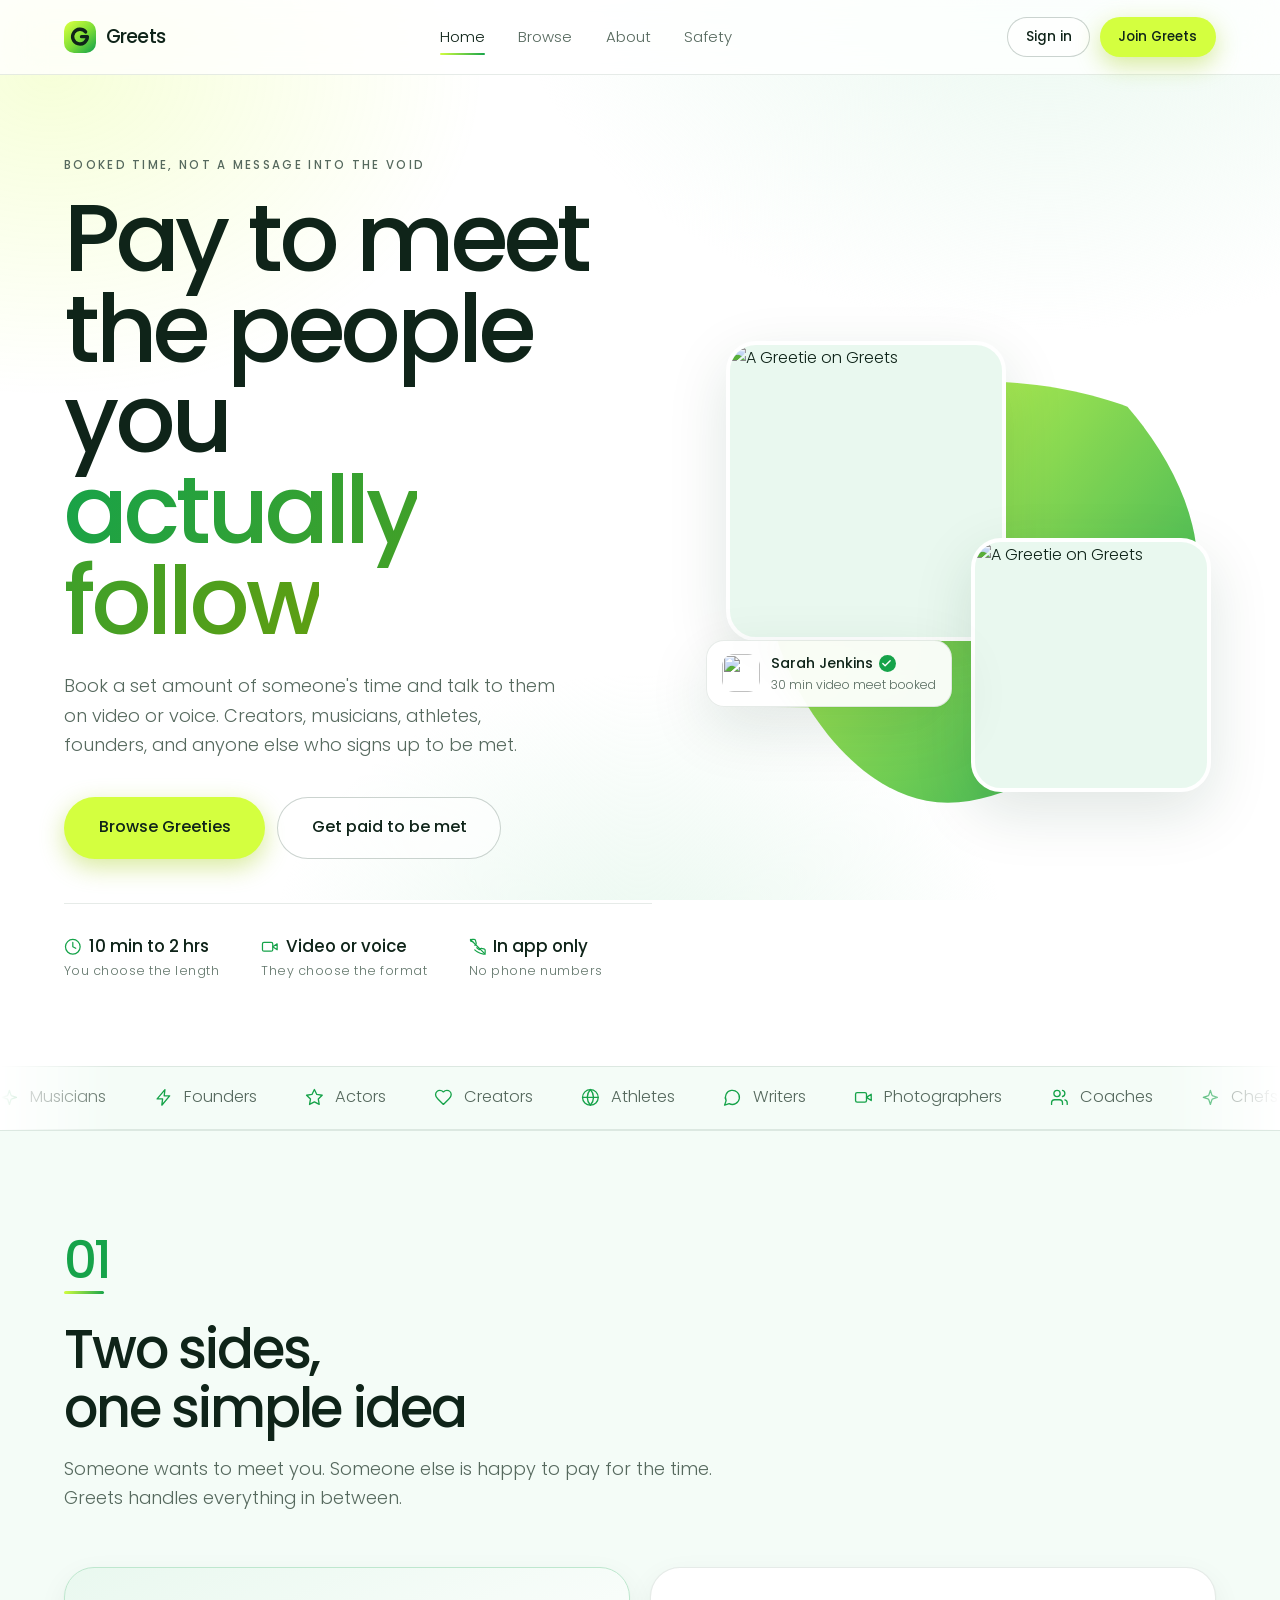
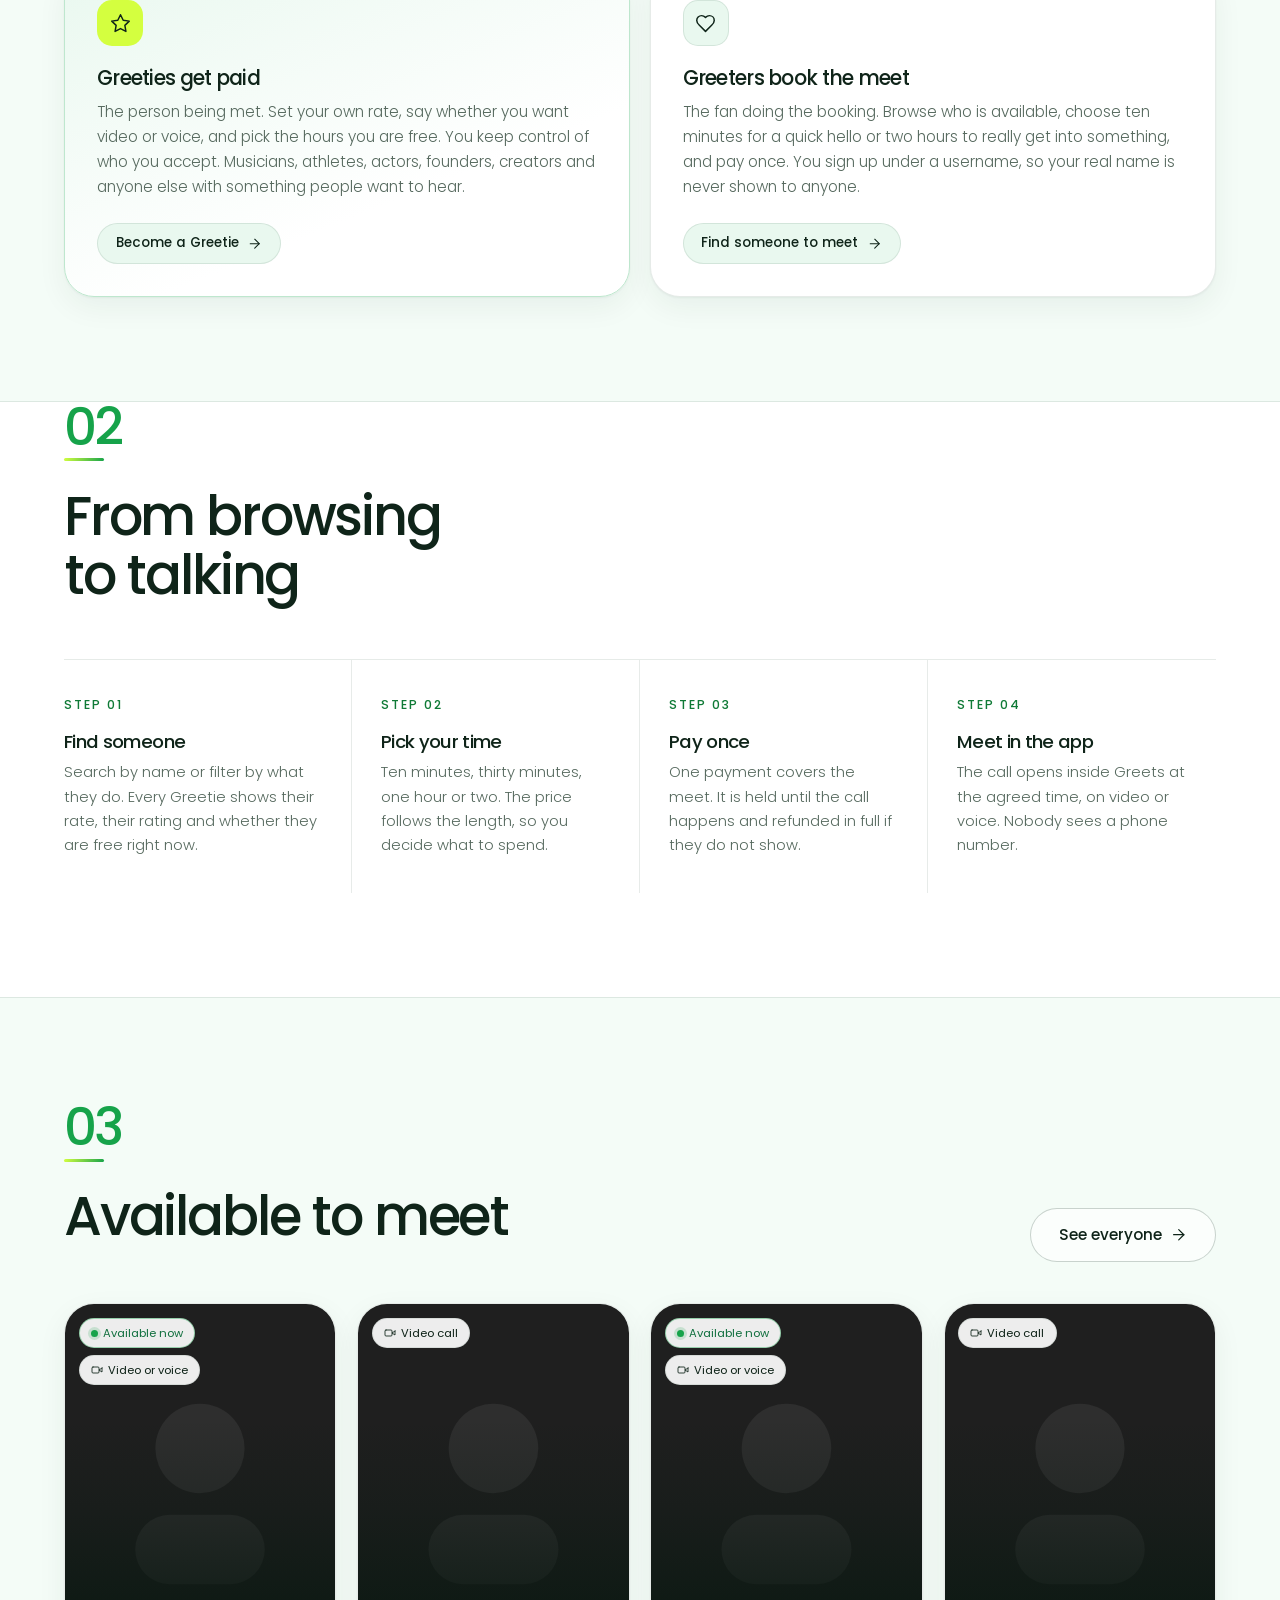
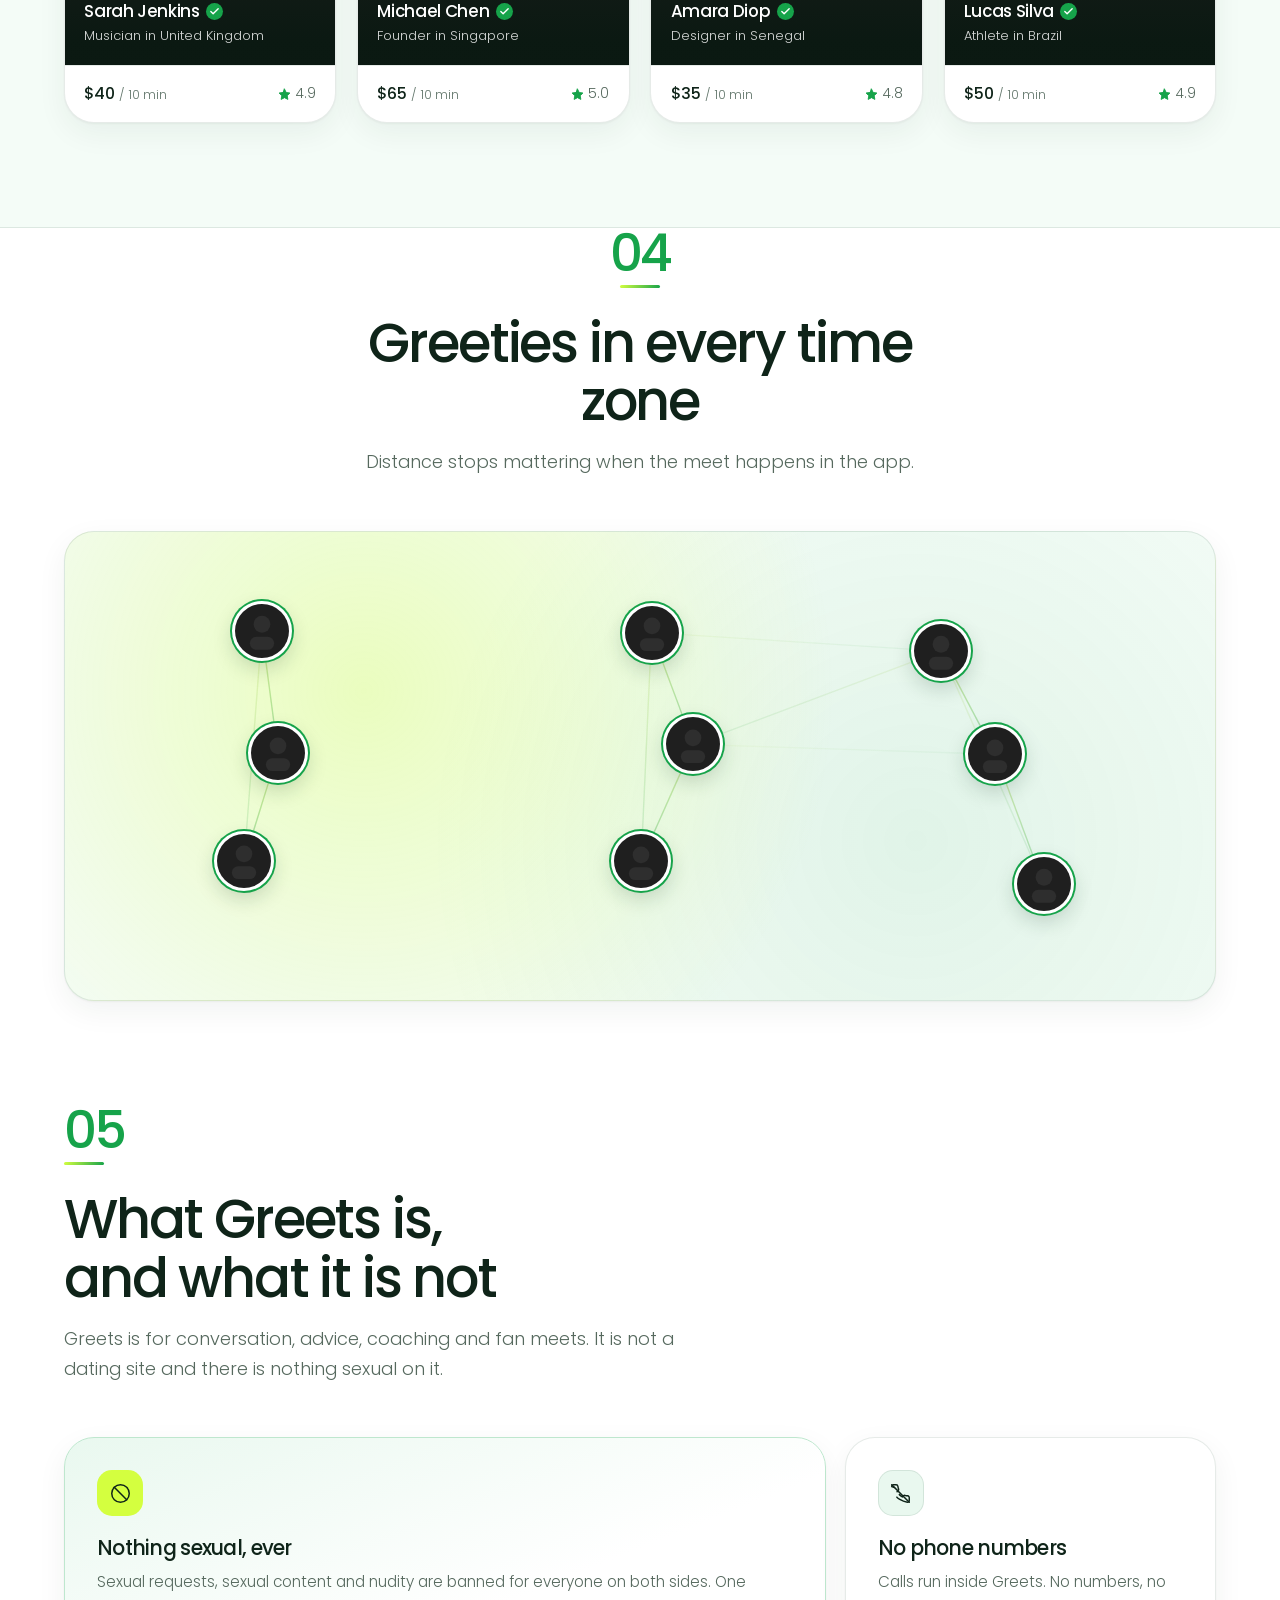
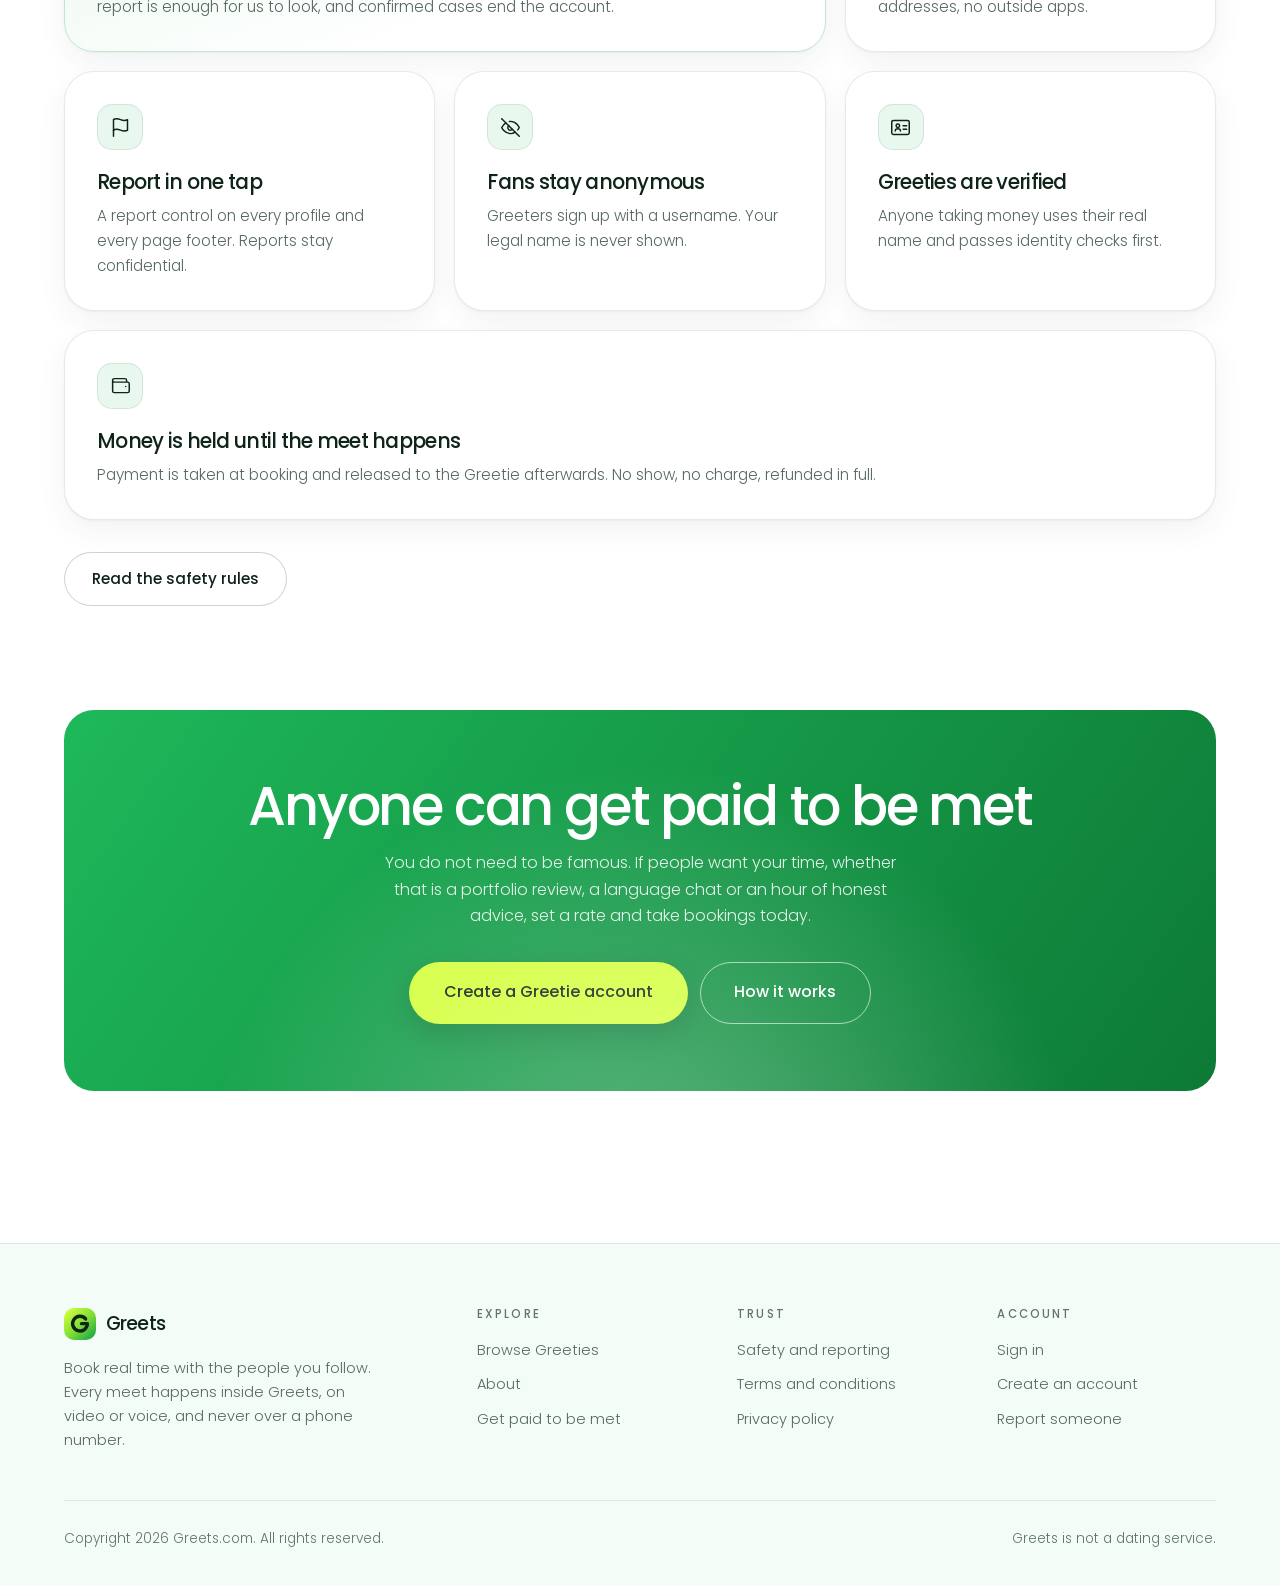
==== commit da3c77b6: "Add the Greets logo, favicons and social card The mark is a rounded tile in the lime to green gradie" ====
--- a/static_site/index.html
+++ b/static_site/index.html
@@ -6,6 +6,24 @@
     <meta name="viewport" content="width=device-width, initial-scale=1.0">
     <title>Greets.com - Pay to meet the people you follow</title>
     <meta name="description" content="Greets lets fans book paid video or voice meets with creators, musicians, athletes, founders and public figures. Anyone can sign up to be met and get paid for their time.">
+    <link rel="icon" href="/favicon.ico" sizes="any">
+    <link rel="icon" href="/logo.svg" type="image/svg+xml">
+    <link rel="apple-touch-icon" href="/apple-touch-icon.png">
+    <link rel="manifest" href="/site.webmanifest">
+    <meta name="theme-color" content="#16a34a">
+    <link rel="canonical" href="https://greets-com.vercel.app/">
+    <meta property="og:type" content="website">
+    <meta property="og:site_name" content="Greets">
+    <meta property="og:title" content="Greets.com - Pay to meet the people you follow">
+    <meta property="og:description" content="Greets lets fans book paid video or voice meets with creators, musicians, athletes, founders and public figures. Anyone can sign up to be met and get paid for their time.">
+    <meta property="og:url" content="https://greets-com.vercel.app/">
+    <meta property="og:image" content="https://greets-com.vercel.app/og-image.jpg">
+    <meta property="og:image:width" content="1200">
+    <meta property="og:image:height" content="630">
+    <meta name="twitter:card" content="summary_large_image">
+    <meta name="twitter:title" content="Greets.com - Pay to meet the people you follow">
+    <meta name="twitter:description" content="Greets lets fans book paid video or voice meets with creators, musicians, athletes, founders and public figures. Anyone can sign up to be met and get paid for their time.">
+    <meta name="twitter:image" content="https://greets-com.vercel.app/og-image.jpg">
     <link rel="preconnect" href="https://fonts.googleapis.com">
     <link rel="preconnect" href="https://fonts.gstatic.com" crossorigin>
     <link href="https://fonts.googleapis.com/css2?family=Poppins:wght@300;400;500;600&display=swap" rel="stylesheet">
--- a/static_site/css/style.css
+++ b/static_site/css/style.css
@@ -172,8 +172,8 @@
 .nav-inner { display: flex; align-items: center; justify-content: space-between; height: 74px; gap: 1rem; }
 .logo { display: flex; align-items: center; gap: .6rem; font-weight: 500; font-size: 1.2rem; letter-spacing: -.04em; }
 .logo-mark {
-    width: 30px; height: 30px; border-radius: 10px; background: var(--green);
-    display: grid; place-items: center; color: #fff; font-size: .9rem; font-weight: 600; letter-spacing: 0;
+    width: 32px; height: 32px; border-radius: 10px;
+    display: block; flex: none;
 }
 .nav-links { display: flex; align-items: center; gap: 2.1rem; }
 .nav-links a { color: var(--muted); font-size: .93rem; transition: color .2s; position: relative; }
